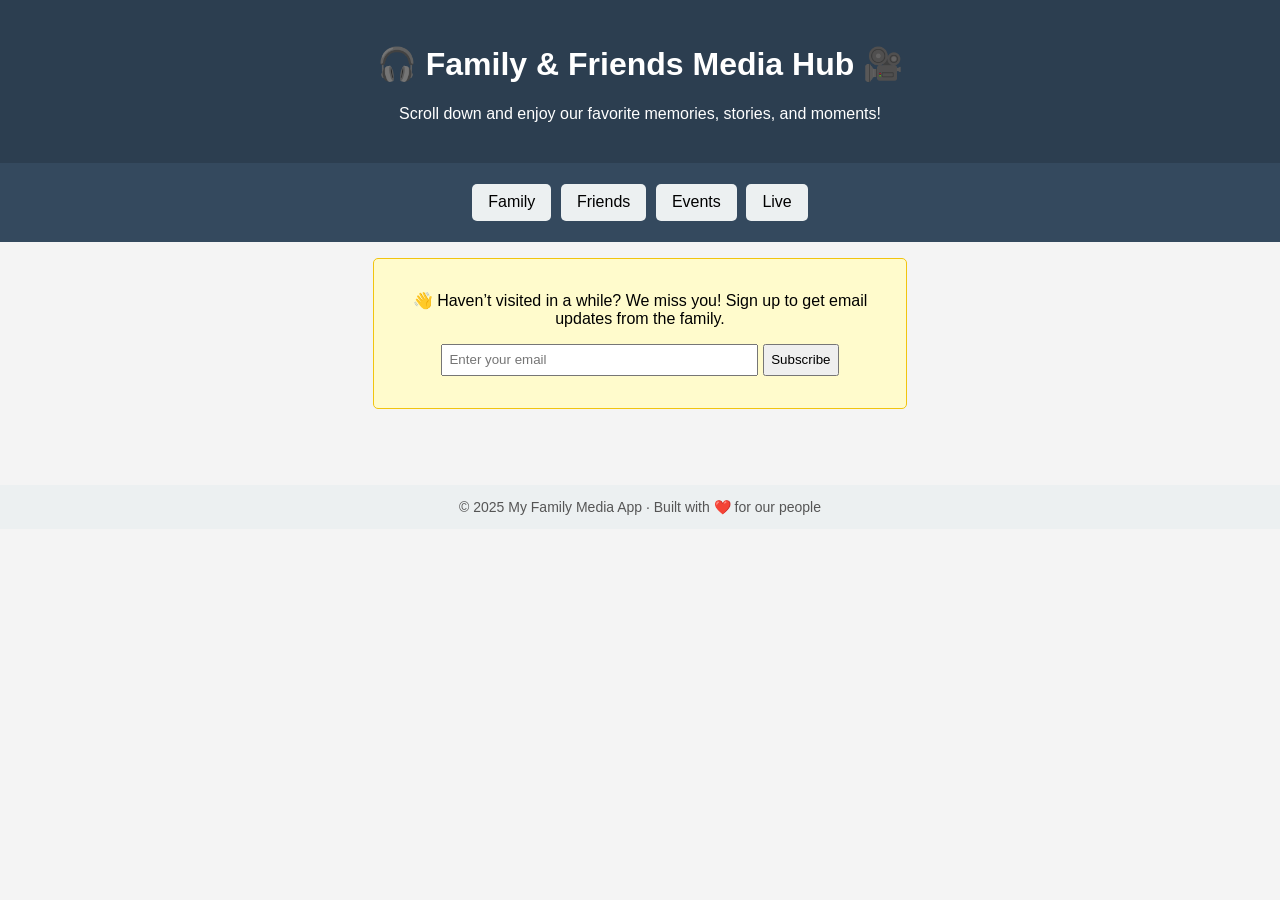
==== index.html @ aa8474a3 "Update index.html" ====
<!DOCTYPE html>
<html lang="en">
<head>
  <meta charset="UTF-8">
  <title>Family & Friends Media App</title>
  <style>
    body { font-family: 'Segoe UI', sans-serif; margin: 0; background: #f4f4f4; }
    header { background: #2c3e50; color: white; padding: 1.5em; text-align: center; }
    nav { display: flex; justify-content: center; background: #34495e; padding: 1em 0; flex-wrap: wrap; }
    nav button {
      background: #ecf0f1; border: none; padding: 0.6em 1em; margin: 0.3em;
      font-size: 16px; cursor: pointer; border-radius: 5px;
    }
    nav button:hover { background: #bdc3c7; }
    .content { display: flex; flex-wrap: wrap; justify-content: center; gap: 1em; padding: 1em; }
    .box {
      background: white; padding: 1em; border-radius: 10px;
      box-shadow: 0 4px 8px rgba(0,0,0,0.1); width: 300px;
    }
    .box h3 { margin-top: 0; }
    audio, video, iframe { width: 100%; margin-top: 0.5em; border-radius: 5px; }
    footer {
      text-align: center; padding: 1em; background: #ecf0f1;
      font-size: 14px; color: #555; margin-top: 2em;
    }
    .email-reminder {
      background: #fffbcc; border: 1px solid #f1c40f; padding: 1em;
      text-align: center; border-radius: 5px; margin: 1em auto; width: 90%; max-width: 500px;
    }
  </style>
</head>
<body>

<header>
  <h1>🎧 Family & Friends Media Hub 🎥</h1>
  <p>Scroll down and enjoy our favorite memories, stories, and moments!</p>
</header>

<nav>
  <button onclick="showPage('family')">Family</button>
  <button onclick="showPage('friends')">Friends</button>
  <button onclick="showPage('events')">Events</button>
  <button onclick="showPage('live')">Live</button>
</nav>

<div id="email-section" class="email-reminder">
  <p>👋 Haven’t visited in a while? We miss you! Sign up to get email updates from the family.</p>
  <input type="email" id="email-input" placeholder="Enter your email" style="padding:0.5em; width:60%;">
  <button onclick="alert("TESt")" style="padding:0.5em;">Subscribe</button>
  <p id="email-msg" style="margin-top: 0.5em; color: green;"></p>
</div>

<div class="content" id="media-content">
  <!-- Dynamic media boxes will appear here -->
</div>

<footer>
  &copy; 2025 My Family Media App · Built with ❤️ for our people
</footer>

<script>
const pages = {
  family: [
    { type: 'audio', title: 'Grandma’s Story', src: 'https://www.soundhelix.com/examples/mp3/SoundHelix-Song-1.mp3' },
    { type: 'video', title: 'Family BBQ 2023', src: 'https://www.w3schools.com/html/mov_bbb.mp4' }
  ],
  friends: [
    { type: 'audio', title: 'Mendy’s Recording', src: 'https://www.soundhelix.com/examples/mp3/SoundHelix-Song-2.mp3' },
    { type: 'video', title: 'Birthday Celebration', src: 'https://www.w3schools.com/html/movie.mp4' }
  ],
  events: [
    { type: 'audio', title: 'Wedding Dance', src: 'https://www.soundhelix.com/examples/mp3/SoundHelix-Song-3.mp3' },
    { type: 'video', title: 'Chol Hamoed Trip', src: 'https://www.w3schools.com/html/mov_bbb.mp4' }
  ],
  live: [
    { type: 'ipcam', title: 'Shul Live Camera', src: 'https://www.youtube.com/embed/live_stream?channel=UC4R8DWoMoI7CAwX8_LjQHig' }
  ]
};

function showPage(pageName) {
  const container = document.getElementById('media-content');
  container.innerHTML = '';
  pages[pageName].forEach(item => {
    const box = document.createElement('div');
    box.className = 'box';
    let mediaElement = '';
    if (item.type === 'audio') {
      mediaElement = \`<audio controls src="\${item.src}"></audio>\`;
    } else if (item.type === 'video') {
      mediaElement = \`<video controls src="\${item.src}"></video>\`;
    } else if (item.type === 'ipcam') {
      mediaElement = \`<iframe src="\${item.src}" allowfullscreen></iframe>\`;
    }
    box.innerHTML = \`<h3>\${item.title}</h3>\` + mediaElement;
    container.appendChild(box);
  });
}

function registerEmail() {
  const email = document.getElementById('email-input').value;
  const msg = document.getElementById('email-msg');
  if (email.includes('@') && email.includes('.')) {
    alert('Holy Shmoly');
    msg.innerText = "Thanks! We'll keep you updated.";
  } else {
    msg.style.color = "red";
    msg.innerText = "Please enter a valid email.";
  }
}

showPage('family');
</script>

</body>
</html>
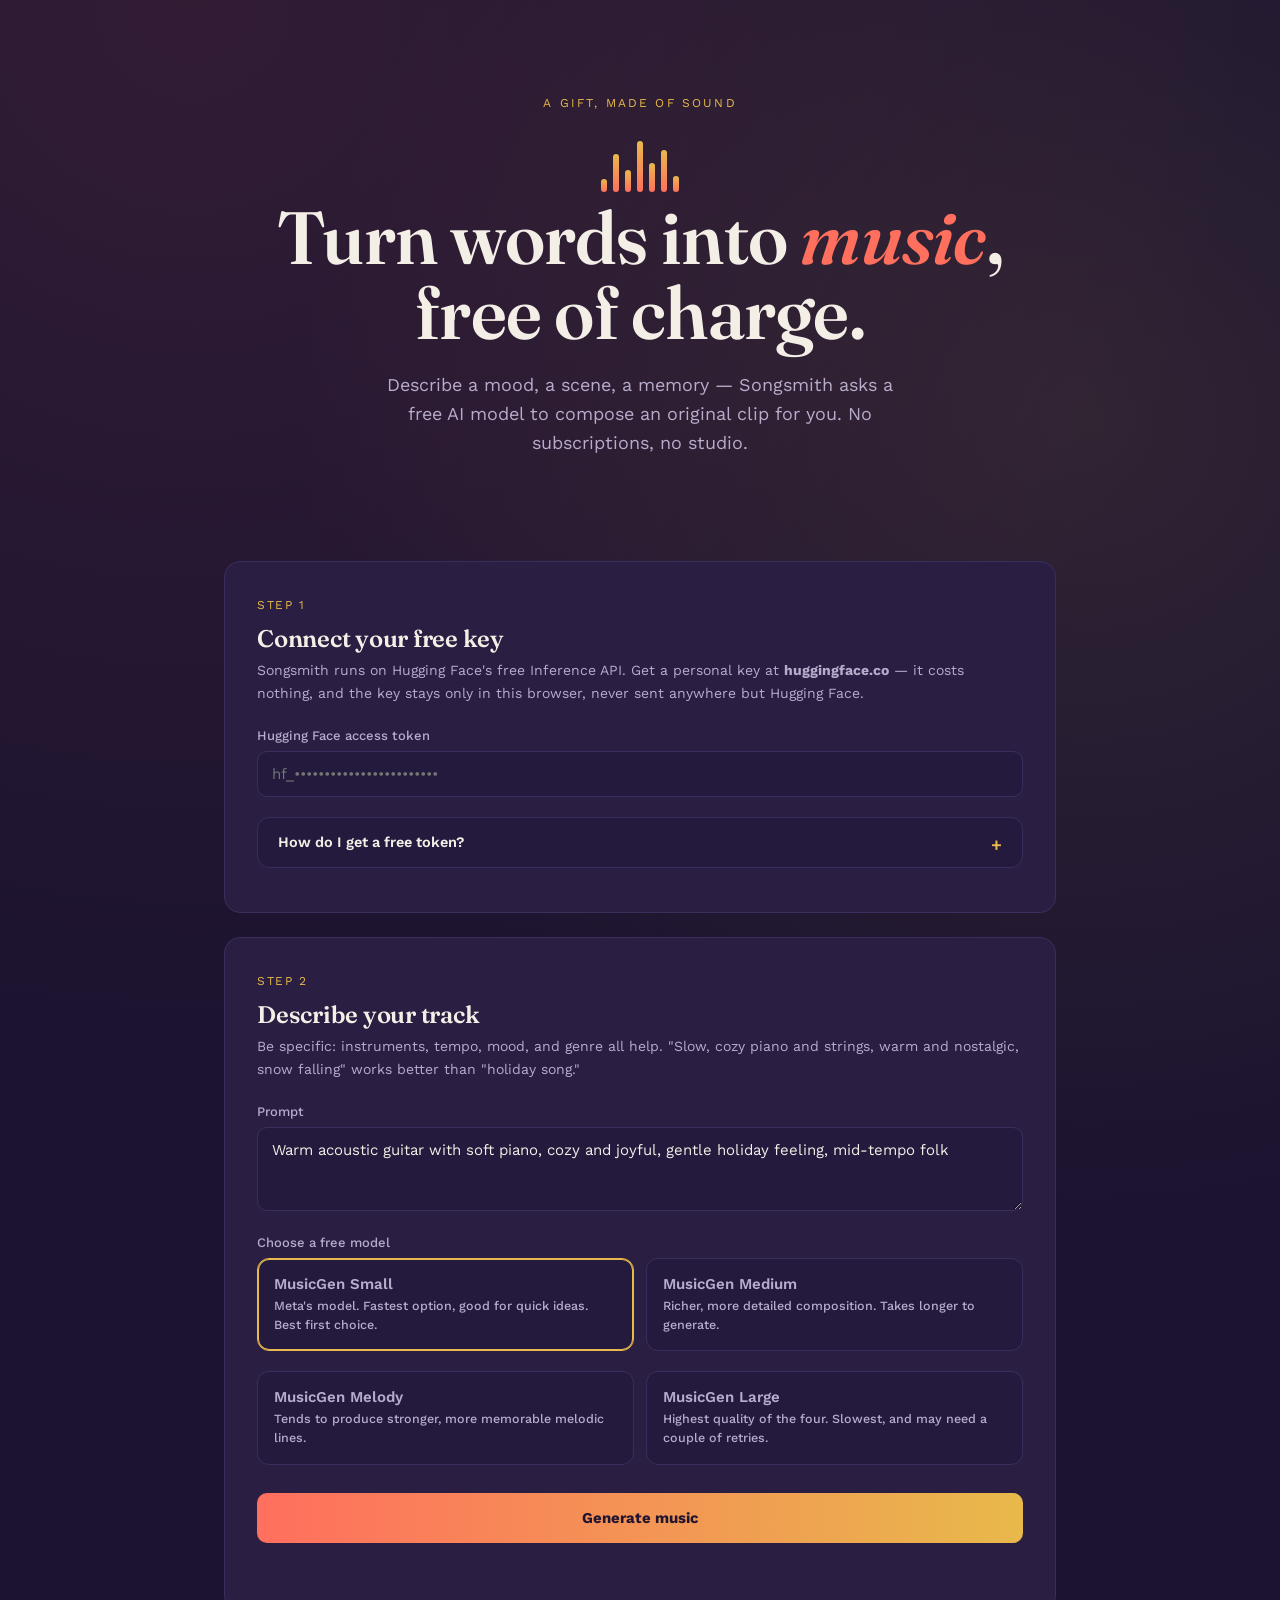
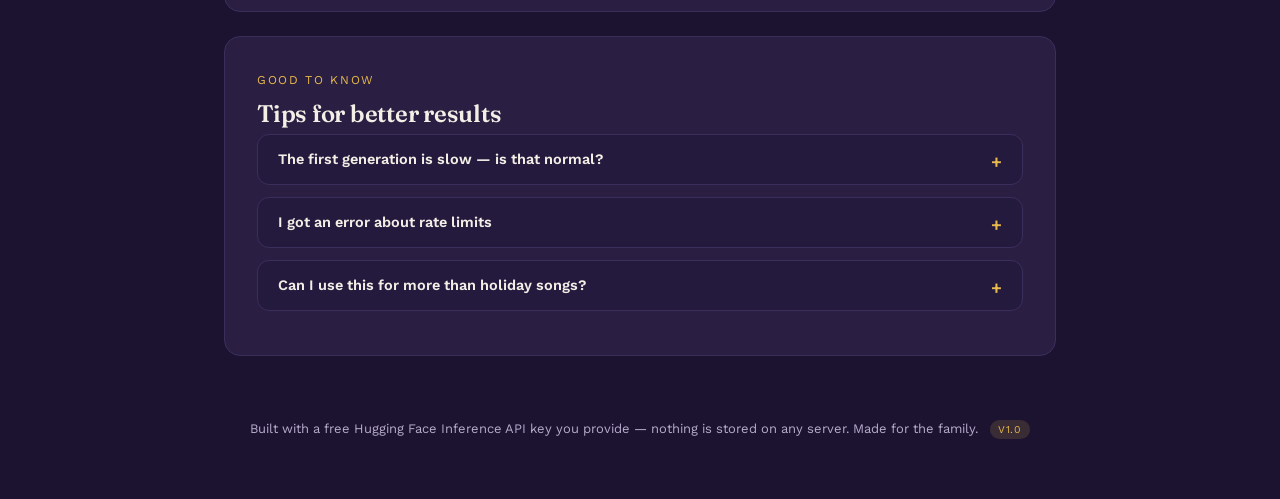
==== commit e09729cd: "Revamp index.html for Songsmith app Updated the HTML structure and styles for the Songsmith app, enh" ====
--- a/index.html
+++ b/index.html
@@ -1,115 +1,572 @@
-
 <!DOCTYPE html>
 <html lang="en">
 <head>
-  <meta charset="UTF-8">
-  <title>Family & Friends Media App</title>
-  <style>
-    body { font-family: 'Segoe UI', sans-serif; margin: 0; background: #f4f4f4; }
-    header { background: #2c3e50; color: white; padding: 1.5em; text-align: center; }
-    nav { display: flex; justify-content: center; background: #34495e; padding: 1em 0; flex-wrap: wrap; }
-    nav button {
-      background: #ecf0f1; border: none; padding: 0.6em 1em; margin: 0.3em;
-      font-size: 16px; cursor: pointer; border-radius: 5px;
-    }
-    nav button:hover { background: #bdc3c7; }
-    .content { display: flex; flex-wrap: wrap; justify-content: center; gap: 1em; padding: 1em; }
-    .box {
-      background: white; padding: 1em; border-radius: 10px;
-      box-shadow: 0 4px 8px rgba(0,0,0,0.1); width: 300px;
-    }
-    .box h3 { margin-top: 0; }
-    audio, video, iframe { width: 100%; margin-top: 0.5em; border-radius: 5px; }
-    footer {
-      text-align: center; padding: 1em; background: #ecf0f1;
-      font-size: 14px; color: #555; margin-top: 2em;
-    }
-    .email-reminder {
-      background: #fffbcc; border: 1px solid #f1c40f; padding: 1em;
-      text-align: center; border-radius: 5px; margin: 1em auto; width: 90%; max-width: 500px;
-    }
-  </style>
+<meta charset="UTF-8">
+<meta name="viewport" content="width=device-width, initial-scale=1.0">
+<title>Songsmith — Free AI Music Generator</title>
+<link rel="preconnect" href="https://fonts.googleapis.com">
+<link href="https://fonts.googleapis.com/css2?family=Fraunces:ital,opsz,wght@0,9..144,400;0,9..144,600;0,9..144,700;1,9..144,500&family=Work+Sans:wght@400;500;600;700&display=swap" rel="stylesheet">
+<style>
+  :root{
+    --bg: #1B1330;
+    --bg-2: #241A3D;
+    --card: #2A1F42;
+    --card-line: #3C2E5C;
+    --gold: #E8B94B;
+    --coral: #FF6F5E;
+    --text: #F3EEE6;
+    --text-dim: #B7ACCB;
+    --success: #7FCB9E;
+  }
+  *{box-sizing:border-box;}
+  html{scroll-behavior:smooth;}
+  body{
+    margin:0;
+    background:
+      radial-gradient(circle at 15% 0%, rgba(255,111,94,0.10), transparent 45%),
+      radial-gradient(circle at 85% 20%, rgba(232,185,75,0.10), transparent 40%),
+      var(--bg);
+    color:var(--text);
+    font-family:'Work Sans', sans-serif;
+    -webkit-font-smoothing:antialiased;
+  }
+  h1,h2,h3, .display{
+    font-family:'Fraunces', serif;
+    font-weight:600;
+    letter-spacing:-0.01em;
+  }
+  .wrap{max-width:880px;margin:0 auto;padding:0 24px;}
+
+  /* ---------- HERO ---------- */
+  .hero{padding:96px 24px 64px; text-align:center; position:relative; overflow:hidden;}
+  .eyebrow{
+    font-family:'Work Sans', sans-serif;
+    text-transform:uppercase;
+    letter-spacing:0.18em;
+    font-size:12px;
+    color:var(--gold);
+    margin-bottom:18px;
+  }
+  .hero h1{
+    font-size:clamp(40px, 7vw, 74px);
+    line-height:1.02;
+    margin:0 0 20px;
+  }
+  .hero h1 em{
+    font-style:italic;
+    color:var(--coral);
+  }
+  .hero p{
+    color:var(--text-dim);
+    font-size:18px;
+    max-width:520px;
+    margin:0 auto 40px;
+    line-height:1.6;
+  }
+
+  /* equalizer signature */
+  .eq{
+    display:flex;
+    align-items:flex-end;
+    justify-content:center;
+    gap:6px;
+    height:64px;
+    margin:0 auto 8px;
+  }
+  .eq span{
+    width:6px;
+    border-radius:3px;
+    background:linear-gradient(180deg, var(--gold), var(--coral));
+    animation: bounce 1.2s ease-in-out infinite;
+  }
+  .eq span:nth-child(1){height:20%; animation-delay:-1.1s;}
+  .eq span:nth-child(2){height:60%; animation-delay:-0.9s;}
+  .eq span:nth-child(3){height:35%; animation-delay:-0.7s;}
+  .eq span:nth-child(4){height:80%; animation-delay:-0.5s;}
+  .eq span:nth-child(5){height:45%; animation-delay:-0.3s;}
+  .eq span:nth-child(6){height:65%; animation-delay:-0.1s;}
+  .eq span:nth-child(7){height:25%; animation-delay:-0.6s;}
+  @keyframes bounce{
+    0%,100%{transform:scaleY(0.4);}
+    50%{transform:scaleY(1);}
+  }
+  @media (prefers-reduced-motion: reduce){
+    .eq span{animation:none; transform:scaleY(0.7);}
+  }
+
+  /* ---------- SECTIONS ---------- */
+  section{padding:20px 24px 64px;}
+  .card{
+    background:var(--card);
+    border:1px solid var(--card-line);
+    border-radius:16px;
+    padding:32px;
+    margin-bottom:24px;
+  }
+  .card h2{
+    font-size:24px;
+    margin:0 0 6px;
+  }
+  .card .sub{
+    color:var(--text-dim);
+    font-size:14px;
+    margin:0 0 24px;
+    line-height:1.6;
+  }
+  .step-label{
+    display:inline-flex;
+    align-items:center;
+    gap:8px;
+    font-family:'Work Sans';
+    font-size:12px;
+    text-transform:uppercase;
+    letter-spacing:0.14em;
+    color:var(--gold);
+    margin-bottom:12px;
+  }
+
+  label{
+    display:block;
+    font-size:13px;
+    color:var(--text-dim);
+    margin-bottom:8px;
+    font-weight:500;
+  }
+  input[type="text"], input[type="password"], select, textarea{
+    width:100%;
+    background:var(--bg-2);
+    border:1px solid var(--card-line);
+    color:var(--text);
+    padding:13px 14px;
+    border-radius:10px;
+    font-family:'Work Sans';
+    font-size:15px;
+    margin-bottom:20px;
+    transition:border-color .15s ease;
+  }
+  textarea{resize:vertical; min-height:84px;}
+  input:focus, select:focus, textarea:focus{
+    outline:2px solid var(--coral);
+    outline-offset:1px;
+    border-color:var(--coral);
+  }
+  select{appearance:none; cursor:pointer;
+    background-image:url("data:image/svg+xml,%3Csvg xmlns='http://www.w3.org/2000/svg' width='14' height='9'%3E%3Cpath d='M1 1l6 6 6-6' stroke='%23B7ACCB' stroke-width='2' fill='none'/%3E%3C/svg%3E");
+    background-repeat:no-repeat;
+    background-position:right 16px center;
+  }
+
+  .model-grid{
+    display:grid;
+    grid-template-columns:1fr 1fr;
+    gap:12px;
+    margin-bottom:20px;
+  }
+  @media (max-width:560px){ .model-grid{grid-template-columns:1fr;} }
+  .model-card{
+    border:1px solid var(--card-line);
+    background:var(--bg-2);
+    border-radius:12px;
+    padding:16px;
+    cursor:pointer;
+    transition:border-color .15s ease, transform .1s ease;
+  }
+  .model-card:hover{border-color:var(--gold);}
+  .model-card.active{
+    border-color:var(--gold);
+    box-shadow:0 0 0 1px var(--gold) inset;
+  }
+  .model-card .name{font-weight:600; font-size:15px; margin-bottom:4px;}
+  .model-card .desc{font-size:12.5px; color:var(--text-dim); line-height:1.5;}
+  .model-card input{display:none;}
+
+  .btn{
+    display:inline-flex;
+    align-items:center;
+    justify-content:center;
+    gap:10px;
+    width:100%;
+    background:linear-gradient(90deg, var(--coral), var(--gold));
+    color:#221530;
+    border:none;
+    padding:16px 20px;
+    border-radius:10px;
+    font-family:'Work Sans';
+    font-weight:700;
+    font-size:15px;
+    cursor:pointer;
+    transition:transform .1s ease, opacity .15s ease;
+  }
+  .btn:hover{transform:translateY(-1px);}
+  .btn:active{transform:translateY(0);}
+  .btn:disabled{opacity:0.55; cursor:not-allowed; transform:none;}
+  .btn:focus-visible{outline:2px solid var(--text); outline-offset:2px;}
+
+  .status{
+    margin-top:16px;
+    font-size:13.5px;
+    color:var(--text-dim);
+    display:flex;
+    align-items:center;
+    gap:10px;
+    min-height:20px;
+  }
+  .status.error{color:var(--coral);}
+  .status.ok{color:var(--success);}
+
+  .spinner{
+    width:14px;height:14px;
+    border-radius:50%;
+    border:2px solid var(--card-line);
+    border-top-color:var(--gold);
+    animation:spin .8s linear infinite;
+    flex:none;
+  }
+  @keyframes spin{to{transform:rotate(360deg);}}
+
+  .output{
+    margin-top:20px;
+    display:none;
+  }
+  .output.show{display:block;}
+  audio{width:100%; margin-bottom:14px;}
+  .output-actions{display:flex; gap:10px;}
+  .btn-secondary{
+    flex:1;
+    background:var(--bg-2);
+    color:var(--text);
+    border:1px solid var(--card-line);
+    padding:12px;
+    border-radius:10px;
+    font-family:'Work Sans';
+    font-weight:600;
+    font-size:14px;
+    cursor:pointer;
+    text-decoration:none;
+    text-align:center;
+    display:inline-block;
+  }
+  .btn-secondary:hover{border-color:var(--gold);}
+
+  details{
+    border:1px solid var(--card-line);
+    border-radius:12px;
+    padding:16px 20px;
+    margin-bottom:12px;
+    background:var(--bg-2);
+  }
+  details summary{
+    cursor:pointer;
+    font-weight:600;
+    font-size:14.5px;
+    list-style:none;
+  }
+  details summary::-webkit-details-marker{display:none;}
+  details summary::after{
+    content:'+';
+    float:right;
+    color:var(--gold);
+    font-size:18px;
+  }
+  details[open] summary::after{content:'−';}
+  details p, details ol, details li{
+    color:var(--text-dim);
+    font-size:14px;
+    line-height:1.7;
+  }
+  details a{color:var(--gold);}
+  details ol{padding-left:20px;}
+
+  footer{
+    text-align:center;
+    padding:40px 24px 60px;
+    color:var(--text-dim);
+    font-size:13px;
+  }
+  footer a{color:var(--gold); text-decoration:none;}
+
+  .tag{
+    display:inline-block;
+    font-size:10.5px;
+    text-transform:uppercase;
+    letter-spacing:0.08em;
+    padding:3px 8px;
+    border-radius:20px;
+    background:rgba(232,185,75,0.15);
+    color:var(--gold);
+    margin-left:8px;
+    vertical-align:middle;
+  }
+</style>
 </head>
 <body>
 
-<header>
-  <h1>🎧 Family & Friends Media Hub 🎥</h1>
-  <p>Scroll down and enjoy our favorite memories, stories, and moments!</p>
-</header>
-
-<nav>
-  <button onclick="showPage('family')">Family</button>
-  <button onclick="showPage('friends')">Friends</button>
-  <button onclick="showPage('events')">Events</button>
-  <button onclick="showPage('live')">Live</button>
-</nav>
-
-<div id="email-section" class="email-reminder">
-  <p>👋 Haven’t visited in a while? We miss you! Sign up to get email updates from the family.</p>
-  <input type="email" id="email-input" placeholder="Enter your email" style="padding:0.5em; width:60%;">
-  <button onclick="alert("TESt")" style="padding:0.5em;">Subscribe</button>
-  <p id="email-msg" style="margin-top: 0.5em; color: green;"></p>
-</div>
-
-<div class="content" id="media-content">
-  <!-- Dynamic media boxes will appear here -->
-</div>
-
-<footer>
-  &copy; 2025 My Family Media App · Built with ❤️ for our people
-</footer>
+  <section class="hero">
+    <div class="eyebrow">A gift, made of sound</div>
+    <div class="eq" aria-hidden="true">
+      <span></span><span></span><span></span><span></span><span></span><span></span><span></span>
+    </div>
+    <h1>Turn words into <em>music</em>,<br>free of charge.</h1>
+    <p>Describe a mood, a scene, a memory — Songsmith asks a free AI model to compose an original clip for you. No subscriptions, no studio.</p>
+  </section>
+
+  <div class="wrap">
+
+    <!-- STEP 1: KEY -->
+    <div class="card">
+      <span class="step-label">Step 1</span>
+      <h2>Connect your free key</h2>
+      <p class="sub">Songsmith runs on Hugging Face's free Inference API. Get a personal key at
+        <strong>huggingface.co</strong> — it costs nothing, and the key stays only in this browser, never sent anywhere but Hugging Face.</p>
+
+      <label for="apiKey">Hugging Face access token</label>
+      <input type="password" id="apiKey" placeholder="hf_••••••••••••••••••••••••">
+
+      <details>
+        <summary>How do I get a free token?</summary>
+        <ol>
+          <li>Go to <a href="https://huggingface.co/join" target="_blank" rel="noopener">huggingface.co/join</a> and make a free account.</li>
+          <li>Visit <a href="https://huggingface.co/settings/tokens" target="_blank" rel="noopener">huggingface.co/settings/tokens</a>.</li>
+          <li>Click <strong>New token</strong>, give it any name, choose the <strong>Read</strong> role, then create it.</li>
+          <li>Copy the token (starts with <code>hf_</code>) and paste it above.</li>
+        </ol>
+        <p>That's it — no card required. Free accounts get a generous number of monthly requests, plenty for making a few tracks.</p>
+      </details>
+    </div>
+
+    <!-- STEP 2: SETUP -->
+    <div class="card">
+      <span class="step-label">Step 2</span>
+      <h2>Describe your track</h2>
+      <p class="sub">Be specific: instruments, tempo, mood, and genre all help. "Slow, cozy piano and strings, warm and nostalgic, snow falling" works better than "holiday song."</p>
+
+      <label for="prompt">Prompt</label>
+      <textarea id="prompt" placeholder="e.g. Upbeat acoustic guitar and soft claps, a bright and joyful family gathering, folk pop, major key">Warm acoustic guitar with soft piano, cozy and joyful, gentle holiday feeling, mid-tempo folk</textarea>
+
+      <label>Choose a free model</label>
+      <div class="model-grid" id="modelGrid">
+        <label class="model-card active" data-model="facebook/musicgen-small">
+          <input type="radio" name="model" value="facebook/musicgen-small" checked>
+          <div class="name">MusicGen Small</div>
+          <div class="desc">Meta's model. Fastest option, good for quick ideas. Best first choice.</div>
+        </label>
+        <label class="model-card" data-model="facebook/musicgen-medium">
+          <input type="radio" name="model" value="facebook/musicgen-medium">
+          <div class="name">MusicGen Medium</div>
+          <div class="desc">Richer, more detailed composition. Takes longer to generate.</div>
+        </label>
+        <label class="model-card" data-model="facebook/musicgen-melody">
+          <input type="radio" name="model" value="facebook/musicgen-melody">
+          <div class="name">MusicGen Melody</div>
+          <div class="desc">Tends to produce stronger, more memorable melodic lines.</div>
+        </label>
+        <label class="model-card" data-model="facebook/musicgen-large">
+          <input type="radio" name="model" value="facebook/musicgen-large">
+          <div class="name">MusicGen Large</div>
+          <div class="desc">Highest quality of the four. Slowest, and may need a couple of retries.</div>
+        </label>
+      </div>
+
+      <button class="btn" id="generateBtn">
+        <span id="btnLabel">Generate music</span>
+      </button>
+
+      <div class="status" id="status"></div>
+
+      <div class="output" id="output">
+        <audio id="player" controls></audio>
+        <div class="output-actions">
+          <a class="btn-secondary" id="downloadLink" download="songsmith-track.wav">Download track</a>
+          <button class="btn-secondary" id="regenBtn">Generate another</button>
+        </div>
+      </div>
+    </div>
+
+    <!-- TIPS -->
+    <div class="card">
+      <span class="step-label">Good to know</span>
+      <h2>Tips for better results</h2>
+      <details>
+        <summary>The first generation is slow — is that normal?</summary>
+        <p>Yes. Free models "sleep" when unused, so the first request wakes the model up and can take 20–60 seconds, sometimes longer for the larger models. Songsmith will keep checking automatically — just leave the tab open.</p>
+      </details>
+      <details>
+        <summary>I got an error about rate limits</summary>
+        <p>Free Hugging Face accounts have a monthly request budget. If you hit it, wait a bit and try again, or create a second free account for a fresh quota.</p>
+      </details>
+      <details>
+        <summary>Can I use this for more than holiday songs?</summary>
+        <p>Absolutely — try birthday themes, lullabies, road-trip playlists, or backing tracks for home videos. The prompt is the whole instrument.</p>
+      </details>
+    </div>
+
+  </div>
+
+  <footer>
+    Built with a free Hugging Face Inference API key you provide — nothing is stored on any server.
+    Made for the family. <span class="tag">v1.0</span>
+  </footer>
 
 <script>
-const pages = {
-  family: [
-    { type: 'audio', title: 'Grandma’s Story', src: 'https://www.soundhelix.com/examples/mp3/SoundHelix-Song-1.mp3' },
-    { type: 'video', title: 'Family BBQ 2023', src: 'https://www.w3schools.com/html/mov_bbb.mp4' }
-  ],
-  friends: [
-    { type: 'audio', title: 'Mendy’s Recording', src: 'https://www.soundhelix.com/examples/mp3/SoundHelix-Song-2.mp3' },
-    { type: 'video', title: 'Birthday Celebration', src: 'https://www.w3schools.com/html/movie.mp4' }
-  ],
-  events: [
-    { type: 'audio', title: 'Wedding Dance', src: 'https://www.soundhelix.com/examples/mp3/SoundHelix-Song-3.mp3' },
-    { type: 'video', title: 'Chol Hamoed Trip', src: 'https://www.w3schools.com/html/mov_bbb.mp4' }
-  ],
-  live: [
-    { type: 'ipcam', title: 'Shul Live Camera', src: 'https://www.youtube.com/embed/live_stream?channel=UC4R8DWoMoI7CAwX8_LjQHig' }
-  ]
-};
-
-function showPage(pageName) {
-  const container = document.getElementById('media-content');
-  container.innerHTML = '';
-  pages[pageName].forEach(item => {
-    const box = document.createElement('div');
-    box.className = 'box';
-    let mediaElement = '';
-    if (item.type === 'audio') {
-      mediaElement = \`<audio controls src="\${item.src}"></audio>\`;
-    } else if (item.type === 'video') {
-      mediaElement = \`<video controls src="\${item.src}"></video>\`;
-    } else if (item.type === 'ipcam') {
-      mediaElement = \`<iframe src="\${item.src}" allowfullscreen></iframe>\`;
+(function(){
+  const apiKeyInput = document.getElementById('apiKey');
+  const promptInput = document.getElementById('prompt');
+  const generateBtn = document.getElementById('generateBtn');
+  const btnLabel = document.getElementById('btnLabel');
+  const statusEl = document.getElementById('status');
+  const output = document.getElementById('output');
+  const player = document.getElementById('player');
+  const downloadLink = document.getElementById('downloadLink');
+  const regenBtn = document.getElementById('regenBtn');
+  const modelCards = document.querySelectorAll('.model-card');
+
+  // Restore saved key
+  const savedKey = localStorage.getItem('songsmith_hf_key');
+  if(savedKey) apiKeyInput.value = savedKey;
+
+  let selectedModel = 'facebook/musicgen-small';
+
+  modelCards.forEach(card => {
+    card.addEventListener('click', () => {
+      modelCards.forEach(c => c.classList.remove('active'));
+      card.classList.add('active');
+      card.querySelector('input').checked = true;
+      selectedModel = card.dataset.model;
+    });
+  });
+
+  function setStatus(msg, kind){
+    statusEl.className = 'status' + (kind ? ' ' + kind : '');
+    statusEl.innerHTML = '';
+    if(kind === 'loading'){
+      const spin = document.createElement('div');
+      spin.className = 'spinner';
+      statusEl.appendChild(spin);
     }
-    box.innerHTML = \`<h3>\${item.title}</h3>\` + mediaElement;
-    container.appendChild(box);
+    const span = document.createElement('span');
+    span.textContent = msg;
+    statusEl.appendChild(span);
+  }
+
+  function setBusy(busy){
+    generateBtn.disabled = busy;
+    btnLabel.textContent = busy ? 'Composing…' : 'Generate music';
+  }
+
+  async function generate(){
+    const key = apiKeyInput.value.trim();
+    const prompt = promptInput.value.trim();
+
+    if(!key){
+      setStatus('Add your free Hugging Face token above first.', 'error');
+      apiKeyInput.focus();
+      return;
+    }
+    if(!prompt){
+      setStatus('Describe the track you want first.', 'error');
+      promptInput.focus();
+      return;
+    }
+
+    localStorage.setItem('songsmith_hf_key', key);
+    setBusy(true);
+    output.classList.remove('show');
+    setStatus('Sending your prompt to ' + selectedModel + '…', 'loading');
+
+    const url = 'https://api-inference.huggingface.co/models/' + selectedModel;
+    const maxAttempts = 6;
+    let attempt = 0;
+
+    try{
+      while(attempt < maxAttempts){
+        attempt++;
+        const res = await fetch(url, {
+          method: 'POST',
+          headers: {
+            'Authorization': 'Bearer ' + key,
+            'Content-Type': 'application/json'
+          },
+          body: JSON.stringify({ inputs: prompt })
+        });
+
+        if(res.status === 503){
+          let waitSec = 15;
+          try{
+            const info = await res.json();
+            if(info && info.estimated_time) waitSec = Math.min(Math.ceil(info.estimated_time), 60);
+          }catch(e){}
+          setStatus('Model is waking up, this can take a minute (attempt ' + attempt + ' of ' + maxAttempts + ')…', 'loading');
+          await new Promise(r => setTimeout(r, waitSec * 1000));
+          continue;
+        }
+
+        if(res.status === 401 || res.status === 403){
+          setStatus('That token was rejected. Double check it was copied in full and has Read access.', 'error');
+          setBusy(false);
+          return;
+        }
+
+        if(res.status === 429){
+          setStatus('You have hit the free rate limit for now. Wait a few minutes and try again.', 'error');
+          setBusy(false);
+          return;
+        }
+
+        if(!res.ok){
+          let detail = '';
+          try{
+            const errJson = await res.json();
+            detail = errJson.error || '';
+          }catch(e){}
+          setStatus('Generation failed' + (detail ? (': ' + detail) : '') + '. Try again in a moment.', 'error');
+          setBusy(false);
+          return;
+        }
+
+        const contentType = res.headers.get('content-type') || '';
+        if(contentType.indexOf('audio') === -1 && contentType.indexOf('octet-stream') === -1){
+          // Sometimes a JSON error slips through with a 200
+          try{
+            const maybeErr = await res.json();
+            if(maybeErr.estimated_time){
+              setStatus('Still warming up, hang tight…', 'loading');
+              await new Promise(r => setTimeout(r, Math.min(Math.ceil(maybeErr.estimated_time), 60) * 1000));
+              continue;
+            }
+            setStatus('Unexpected response from the model. Try a different model or try again.', 'error');
+            setBusy(false);
+            return;
+          }catch(e){
+            setStatus('Unexpected response from the model. Try again.', 'error');
+            setBusy(false);
+            return;
+          }
+        }
+
+        const blob = await res.blob();
+        const objectUrl = URL.createObjectURL(blob);
+        player.src = objectUrl;
+        downloadLink.href = objectUrl;
+        output.classList.add('show');
+        setStatus('Your track is ready.', 'ok');
+        setBusy(false);
+        return;
+      }
+
+      setStatus('The model is taking longer than usual to wake up. Please try again.', 'error');
+      setBusy(false);
+    }catch(err){
+      setStatus('Network error — check your connection and try again.', 'error');
+      setBusy(false);
+    }
+  }
+
+  generateBtn.addEventListener('click', generate);
+  regenBtn.addEventListener('click', () => {
+    output.classList.remove('show');
+    promptInput.focus();
   });
-}
-
-function registerEmail() {
-  const email = document.getElementById('email-input').value;
-  const msg = document.getElementById('email-msg');
-  if (email.includes('@') && email.includes('.')) {
-    alert('Holy Shmoly');
-    msg.innerText = "Thanks! We'll keep you updated.";
-  } else {
-    msg.style.color = "red";
-    msg.innerText = "Please enter a valid email.";
-  }
-}
-
-showPage('family');
+})();
 </script>
 
 </body>
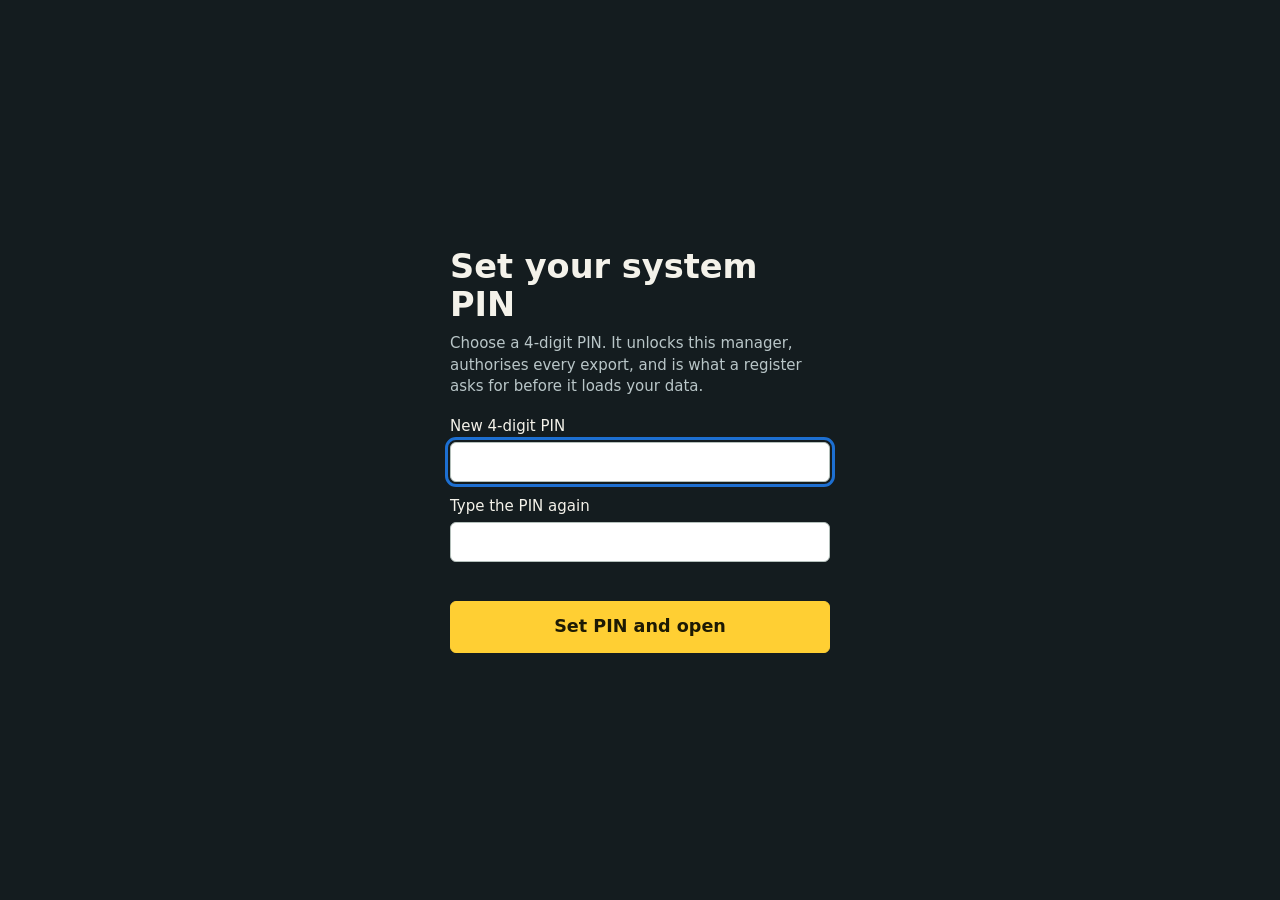
==== commit 33b81caa: "Rename owner_manager.html to index.html" ====
--- a/index.html
+++ b/index.html
@@ -1,573 +1,1247 @@
-<!DOCTYPE html>
+<!doctype html>
 <html lang="en">
 <head>
-<meta charset="UTF-8">
-<meta name="viewport" content="width=device-width, initial-scale=1.0">
-<title>Songsmith — Free AI Music Generator</title>
-<link rel="preconnect" href="https://fonts.googleapis.com">
-<link href="https://fonts.googleapis.com/css2?family=Fraunces:ital,opsz,wght@0,9..144,400;0,9..144,600;0,9..144,700;1,9..144,500&family=Work+Sans:wght@400;500;600;700&display=swap" rel="stylesheet">
+<meta charset="utf-8">
+<meta name="viewport" content="width=device-width, initial-scale=1">
+<meta name="theme-color" content="#141c1f">
+<meta name="color-scheme" content="light">
+<title>Owner manager</title>
+<link rel="manifest" href="manager.webmanifest">
+<link rel="icon" href="icon-192.png">
+<link rel="apple-touch-icon" href="icon-192.png">
 <style>
-  :root{
-    --bg: #1B1330;
-    --bg-2: #241A3D;
-    --card: #2A1F42;
-    --card-line: #3C2E5C;
-    --gold: #E8B94B;
-    --coral: #FF6F5E;
-    --text: #F3EEE6;
-    --text-dim: #B7ACCB;
-    --success: #7FCB9E;
-  }
-  *{box-sizing:border-box;}
-  html{scroll-behavior:smooth;}
-  body{
-    margin:0;
-    background:
-      radial-gradient(circle at 15% 0%, rgba(255,111,94,0.10), transparent 45%),
-      radial-gradient(circle at 85% 20%, rgba(232,185,75,0.10), transparent 40%),
-      var(--bg);
-    color:var(--text);
-    font-family:'Work Sans', sans-serif;
-    -webkit-font-smoothing:antialiased;
-  }
-  h1,h2,h3, .display{
-    font-family:'Fraunces', serif;
-    font-weight:600;
-    letter-spacing:-0.01em;
-  }
-  .wrap{max-width:880px;margin:0 auto;padding:0 24px;}
-
-  /* ---------- HERO ---------- */
-  .hero{padding:96px 24px 64px; text-align:center; position:relative; overflow:hidden;}
-  .eyebrow{
-    font-family:'Work Sans', sans-serif;
-    text-transform:uppercase;
-    letter-spacing:0.18em;
-    font-size:12px;
-    color:var(--gold);
-    margin-bottom:18px;
-  }
-  .hero h1{
-    font-size:clamp(40px, 7vw, 74px);
-    line-height:1.02;
-    margin:0 0 20px;
-  }
-  .hero h1 em{
-    font-style:italic;
-    color:var(--coral);
-  }
-  .hero p{
-    color:var(--text-dim);
-    font-size:18px;
-    max-width:520px;
-    margin:0 auto 40px;
-    line-height:1.6;
-  }
-
-  /* equalizer signature */
-  .eq{
-    display:flex;
-    align-items:flex-end;
-    justify-content:center;
-    gap:6px;
-    height:64px;
-    margin:0 auto 8px;
-  }
-  .eq span{
-    width:6px;
-    border-radius:3px;
-    background:linear-gradient(180deg, var(--gold), var(--coral));
-    animation: bounce 1.2s ease-in-out infinite;
-  }
-  .eq span:nth-child(1){height:20%; animation-delay:-1.1s;}
-  .eq span:nth-child(2){height:60%; animation-delay:-0.9s;}
-  .eq span:nth-child(3){height:35%; animation-delay:-0.7s;}
-  .eq span:nth-child(4){height:80%; animation-delay:-0.5s;}
-  .eq span:nth-child(5){height:45%; animation-delay:-0.3s;}
-  .eq span:nth-child(6){height:65%; animation-delay:-0.1s;}
-  .eq span:nth-child(7){height:25%; animation-delay:-0.6s;}
-  @keyframes bounce{
-    0%,100%{transform:scaleY(0.4);}
-    50%{transform:scaleY(1);}
-  }
-  @media (prefers-reduced-motion: reduce){
-    .eq span{animation:none; transform:scaleY(0.7);}
-  }
-
-  /* ---------- SECTIONS ---------- */
-  section{padding:20px 24px 64px;}
-  .card{
-    background:var(--card);
-    border:1px solid var(--card-line);
-    border-radius:16px;
-    padding:32px;
-    margin-bottom:24px;
-  }
-  .card h2{
-    font-size:24px;
-    margin:0 0 6px;
-  }
-  .card .sub{
-    color:var(--text-dim);
-    font-size:14px;
-    margin:0 0 24px;
-    line-height:1.6;
-  }
-  .step-label{
-    display:inline-flex;
-    align-items:center;
-    gap:8px;
-    font-family:'Work Sans';
-    font-size:12px;
-    text-transform:uppercase;
-    letter-spacing:0.14em;
-    color:var(--gold);
-    margin-bottom:12px;
-  }
-
-  label{
-    display:block;
-    font-size:13px;
-    color:var(--text-dim);
-    margin-bottom:8px;
-    font-weight:500;
-  }
-  input[type="text"], input[type="password"], select, textarea{
-    width:100%;
-    background:var(--bg-2);
-    border:1px solid var(--card-line);
-    color:var(--text);
-    padding:13px 14px;
-    border-radius:10px;
-    font-family:'Work Sans';
-    font-size:15px;
-    margin-bottom:20px;
-    transition:border-color .15s ease;
-  }
-  textarea{resize:vertical; min-height:84px;}
-  input:focus, select:focus, textarea:focus{
-    outline:2px solid var(--coral);
-    outline-offset:1px;
-    border-color:var(--coral);
-  }
-  select{appearance:none; cursor:pointer;
-    background-image:url("data:image/svg+xml,%3Csvg xmlns='http://www.w3.org/2000/svg' width='14' height='9'%3E%3Cpath d='M1 1l6 6 6-6' stroke='%23B7ACCB' stroke-width='2' fill='none'/%3E%3C/svg%3E");
-    background-repeat:no-repeat;
-    background-position:right 16px center;
-  }
-
-  .model-grid{
-    display:grid;
-    grid-template-columns:1fr 1fr;
-    gap:12px;
-    margin-bottom:20px;
-  }
-  @media (max-width:560px){ .model-grid{grid-template-columns:1fr;} }
-  .model-card{
-    border:1px solid var(--card-line);
-    background:var(--bg-2);
-    border-radius:12px;
-    padding:16px;
-    cursor:pointer;
-    transition:border-color .15s ease, transform .1s ease;
-  }
-  .model-card:hover{border-color:var(--gold);}
-  .model-card.active{
-    border-color:var(--gold);
-    box-shadow:0 0 0 1px var(--gold) inset;
-  }
-  .model-card .name{font-weight:600; font-size:15px; margin-bottom:4px;}
-  .model-card .desc{font-size:12.5px; color:var(--text-dim); line-height:1.5;}
-  .model-card input{display:none;}
-
-  .btn{
-    display:inline-flex;
-    align-items:center;
-    justify-content:center;
-    gap:10px;
-    width:100%;
-    background:linear-gradient(90deg, var(--coral), var(--gold));
-    color:#221530;
-    border:none;
-    padding:16px 20px;
-    border-radius:10px;
-    font-family:'Work Sans';
-    font-weight:700;
-    font-size:15px;
-    cursor:pointer;
-    transition:transform .1s ease, opacity .15s ease;
-  }
-  .btn:hover{transform:translateY(-1px);}
-  .btn:active{transform:translateY(0);}
-  .btn:disabled{opacity:0.55; cursor:not-allowed; transform:none;}
-  .btn:focus-visible{outline:2px solid var(--text); outline-offset:2px;}
-
-  .status{
-    margin-top:16px;
-    font-size:13.5px;
-    color:var(--text-dim);
-    display:flex;
-    align-items:center;
-    gap:10px;
-    min-height:20px;
-  }
-  .status.error{color:var(--coral);}
-  .status.ok{color:var(--success);}
-
-  .spinner{
-    width:14px;height:14px;
-    border-radius:50%;
-    border:2px solid var(--card-line);
-    border-top-color:var(--gold);
-    animation:spin .8s linear infinite;
-    flex:none;
-  }
-  @keyframes spin{to{transform:rotate(360deg);}}
-
-  .output{
-    margin-top:20px;
-    display:none;
-  }
-  .output.show{display:block;}
-  audio{width:100%; margin-bottom:14px;}
-  .output-actions{display:flex; gap:10px;}
-  .btn-secondary{
-    flex:1;
-    background:var(--bg-2);
-    color:var(--text);
-    border:1px solid var(--card-line);
-    padding:12px;
-    border-radius:10px;
-    font-family:'Work Sans';
-    font-weight:600;
-    font-size:14px;
-    cursor:pointer;
-    text-decoration:none;
-    text-align:center;
-    display:inline-block;
-  }
-  .btn-secondary:hover{border-color:var(--gold);}
-
-  details{
-    border:1px solid var(--card-line);
-    border-radius:12px;
-    padding:16px 20px;
-    margin-bottom:12px;
-    background:var(--bg-2);
-  }
-  details summary{
-    cursor:pointer;
-    font-weight:600;
-    font-size:14.5px;
-    list-style:none;
-  }
-  details summary::-webkit-details-marker{display:none;}
-  details summary::after{
-    content:'+';
-    float:right;
-    color:var(--gold);
-    font-size:18px;
-  }
-  details[open] summary::after{content:'−';}
-  details p, details ol, details li{
-    color:var(--text-dim);
-    font-size:14px;
-    line-height:1.7;
-  }
-  details a{color:var(--gold);}
-  details ol{padding-left:20px;}
-
-  footer{
-    text-align:center;
-    padding:40px 24px 60px;
-    color:var(--text-dim);
-    font-size:13px;
-  }
-  footer a{color:var(--gold); text-decoration:none;}
-
-  .tag{
-    display:inline-block;
-    font-size:10.5px;
-    text-transform:uppercase;
-    letter-spacing:0.08em;
-    padding:3px 8px;
-    border-radius:20px;
-    background:rgba(232,185,75,0.15);
-    color:var(--gold);
-    margin-left:8px;
-    vertical-align:middle;
-  }
+:root {
+  --bg: #edf1ee; --surface: #ffffff; --ink: #162024; --mute: #55666a; --line: #d2dad6; --row: #f5f7f5;
+  --slate: #141c1f; --slate-2: #24333a; --chalk: #f4f2ea; --tag: #ffcf33; --tag-ink: #1d1a04;
+  --tomato: #c42f1e; --tomato-bg: #fde6e2; --leaf: #1c7d45; --leaf-bg: #dff3e6;
+  --display: Bahnschrift, 'DIN Alternate', 'Avenir Next Condensed', 'Roboto Condensed', 'Arial Narrow', system-ui, sans-serif;
+  --body: system-ui, 'Segoe UI', Roboto, 'Helvetica Neue', Arial, sans-serif;
+}
+* { box-sizing: border-box; }
+[hidden] { display: none !important; }
+html, body { height: 100%; margin: 0; }
+body { background: var(--bg); color: var(--ink); font: 15px/1.45 var(--body); -webkit-text-size-adjust: 100%; }
+button, input, select, textarea { font: inherit; color: inherit; }
+button { cursor: pointer; }
+:focus-visible { outline: 3px solid #1d6fd1; outline-offset: 2px; }
+h1, h2, h3 { font-family: var(--display); margin: 0; line-height: 1.15; }
+
+/* PIN gate */
+.gate { min-height: 100%; display: grid; place-items: center; padding: 24px; background: var(--slate); color: var(--chalk); }
+.gate form { width: min(380px, 100%); }
+.gate h1 { font-size: 2.1rem; margin-bottom: 8px; }
+.gate p { margin: 0 0 18px; color: #b9c6c8; }
+.gate label { display: block; margin: 14px 0 4px; }
+.gate input { width: 100%; height: 56px; text-align: center; letter-spacing: .6em; font: 1.9rem var(--display); background: #0e1416; color: var(--chalk); border: 1px solid #3b4e54; border-radius: 6px; }
+.gate .err { color: #ff8a7f; min-height: 1.4em; margin: 10px 0 0; }
+.gate .btn { width: 100%; height: 52px; margin-top: 8px; font-size: 1.1rem; }
+
+.studio { display: grid; grid-template-columns: 250px minmax(0, 1fr); min-height: 100%; }
+.side { background: var(--slate); color: var(--chalk); display: flex; flex-direction: column; padding: 20px 14px 16px; position: sticky; top: 0; height: 100vh; overflow-y: auto; }
+.brand { font: 700 1.35rem/1.15 var(--display); margin: 0 6px 2px; }
+.brand-sub { margin: 0 6px 18px; color: #a9b8ba; font-size: .9rem; overflow: hidden; text-overflow: ellipsis; white-space: nowrap; }
+.side ul { list-style: none; margin: 0; padding: 0; display: grid; gap: 2px; }
+.nav { width: 100%; display: flex; justify-content: space-between; align-items: center; text-align: left; padding: 10px 12px; border: 0; border-left: 4px solid transparent; border-radius: 0 6px 6px 0; background: none; color: #cfd9da; font: 600 1.05rem var(--display); }
+.nav:hover { background: var(--slate-2); }
+.nav[aria-current="page"] { background: var(--slate-2); border-left-color: var(--tag); color: #fff; }
+.nav .count { background: var(--tag); color: var(--tag-ink); border-radius: 3px; padding: 0 7px; font-size: .85rem; }
+.side-foot { margin-top: auto; padding-top: 20px; display: grid; gap: 8px; }
+.export { min-height: 76px; padding: 10px 14px; border: 0; border-radius: 6px; background: var(--tag); color: var(--tag-ink); font: 700 1.2rem/1.15 var(--display); text-align: left; }
+.export:hover { filter: brightness(1.06); }
+.side .quiet { background: none; border: 1px solid #3b4e54; color: var(--chalk); border-radius: 6px; min-height: 40px; font-weight: 600; }
+.side .quiet:hover { background: var(--slate-2); }
+.side .lamp { margin: 6px 6px 0; color: #a9b8ba; font-size: .85rem; }
+
+.view { padding: 26px 32px 60px; min-width: 0; }
+.view-head { display: flex; flex-wrap: wrap; align-items: end; justify-content: space-between; gap: 12px 20px; margin-bottom: 18px; }
+.view-head h1 { font-size: 1.9rem; }
+.view-head p { margin: 4px 0 0; color: var(--mute); max-width: 68ch; }
+.tools { display: flex; flex-wrap: wrap; align-items: center; gap: 10px; margin-bottom: 14px; }
+.tools input[type=search] { flex: 1 1 240px; max-width: 380px; }
+.tools label { display: flex; align-items: center; gap: 6px; color: var(--mute); }
+.tools .narrow { width: 76px; }
+input:not([type=checkbox]):not([type=radio]), select, textarea { height: 40px; padding: 0 10px; border: 1px solid #b4c0bb; border-radius: 6px; background: #fff; }
+textarea { height: auto; padding: 8px 10px; width: 100%; resize: vertical; }
+input[type=checkbox] { width: 18px; height: 18px; accent-color: var(--slate); }
+input[readonly] { background: var(--row); color: var(--mute); }
+
+.btn { min-height: 40px; padding: 0 14px; border-radius: 6px; border: 1px solid #b4c0bb; background: #fff; font-weight: 600; }
+.btn:hover { background: var(--row); }
+.btn.primary { background: var(--slate); border-color: var(--slate); color: #fff; }
+.btn.primary:hover { background: var(--slate-2); }
+.btn.tag { background: var(--tag); border-color: var(--tag); color: var(--tag-ink); }
+.btn.danger { color: var(--tomato); }
+.link { border: 0; background: none; padding: 4px 6px; color: #0f5fb8; font-weight: 600; border-radius: 4px; }
+.link:hover { background: #e3edf9; }
+.link.danger { color: var(--tomato); }
+.link.danger:hover { background: var(--tomato-bg); }
+
+.table-wrap { overflow-x: auto; background: var(--surface); border: 1px solid var(--line); border-radius: 6px; }
+table { border-collapse: collapse; width: 100%; min-width: 640px; }
+th, td { padding: 9px 12px; text-align: left; border-bottom: 1px solid var(--line); vertical-align: middle; }
+th { font: 600 .9rem var(--display); color: var(--mute); background: var(--row); white-space: nowrap; }
+th button { border: 0; background: none; font: inherit; color: inherit; padding: 0; }
+th button[aria-pressed="true"] { color: var(--ink); text-decoration: underline; text-underline-offset: 3px; }
+tbody tr:last-child td { border-bottom: 0; }
+td.num, th.num { text-align: right; font-variant-numeric: tabular-nums; }
+td.acts { text-align: right; white-space: nowrap; }
+td.code { font-variant-numeric: tabular-nums; letter-spacing: .02em; }
+tr.is-low td { background: #fffaf0; }
+/* Low-stock and status marks borrow the shelf-edge price tag. */
+.tagmark { display: inline-block; padding: 1px 8px; border-radius: 2px; font: 700 .82rem var(--display); background: var(--tag); color: var(--tag-ink); }
+.tagmark.bad { background: var(--tomato); color: #fff; }
+.tagmark.good { background: var(--leaf-bg); color: var(--leaf); }
+.tagmark.plain { background: #e6ebe8; color: var(--mute); }
+.empty { padding: 36px 20px; background: var(--surface); border: 1px dashed #b4c0bb; border-radius: 6px; color: var(--mute); text-align: center; margin: 0; }
+s.was { color: var(--tomato); margin-right: 6px; }
+
+.ledger { display: grid; grid-template-columns: repeat(auto-fit, minmax(190px, 1fr)); gap: 0; margin: 0 0 26px; background: var(--surface); border: 1px solid var(--line); border-radius: 6px; }
+.ledger div { padding: 16px 18px; border-right: 1px solid var(--line); }
+.ledger div:last-child { border-right: 0; }
+.ledger dt { color: var(--mute); }
+.ledger dd { margin: 2px 0 0; font: 700 1.9rem/1.1 var(--display); font-variant-numeric: tabular-nums; }
+.ledger small { display: block; color: var(--mute); font: 400 .88rem var(--body); margin-top: 2px; }
+.ledger .warn dd { color: var(--tomato); }
+.cols { display: grid; grid-template-columns: repeat(auto-fit, minmax(300px, 1fr)); gap: 26px; }
+.cols h2 { font-size: 1.2rem; margin-bottom: 10px; }
+.plain-list { list-style: none; margin: 0; padding: 0; background: var(--surface); border: 1px solid var(--line); border-radius: 6px; }
+.plain-list li { display: flex; justify-content: space-between; gap: 12px; padding: 9px 14px; border-bottom: 1px solid var(--line); }
+.plain-list li:last-child { border-bottom: 0; }
+.steps { margin: 0; padding-left: 1.3em; max-width: 62ch; }
+.steps li { margin-bottom: 6px; }
+
+.panel { background: var(--surface); border: 1px solid var(--line); border-radius: 6px; max-width: 760px; }
+.setting { display: grid; grid-template-columns: minmax(0, 1fr) auto; gap: 6px 20px; align-items: center; padding: 16px 18px; border-bottom: 1px solid var(--line); }
+.setting:last-child { border-bottom: 0; }
+.setting strong { display: block; font: 600 1.08rem var(--display); }
+.setting span { color: var(--mute); }
+.setting.tall { grid-template-columns: 1fr; }
+.toggle { width: 56px; height: 30px; border-radius: 15px; border: 1px solid #b4c0bb; background: #e6ebe8; position: relative; padding: 0; }
+.toggle::after { content: ''; position: absolute; top: 3px; left: 3px; width: 22px; height: 22px; border-radius: 50%; background: #fff; box-shadow: 0 1px 3px rgba(0, 0, 0, .3); transition: left .12s; }
+.toggle[aria-checked="true"] { background: var(--leaf); border-color: var(--leaf); }
+.toggle[aria-checked="true"]::after { left: 29px; }
+details.note { margin-top: 18px; max-width: 760px; color: var(--mute); }
+details.note summary { cursor: pointer; font-weight: 600; color: var(--ink); }
+details.note pre { background: var(--slate); color: var(--chalk); padding: 12px 14px; border-radius: 6px; overflow-x: auto; font-size: .85rem; }
+
+dialog.dlg { width: min(540px, calc(100vw - 32px)); padding: 24px; border: 1px solid var(--line); border-radius: 8px; background: var(--surface); color: var(--ink); }
+dialog.dlg::backdrop { background: rgba(20, 28, 31, .6); }
+.dlg h2 { font-size: 1.45rem; margin-bottom: 12px; }
+.dlg p { margin: 0 0 12px; }
+.dlg .field { margin-bottom: 14px; }
+.dlg .field > label { display: block; font-weight: 600; margin-bottom: 4px; }
+.dlg .field input:not([type=checkbox]), .dlg .field select { width: 100%; }
+.dlg .field.check > label { display: flex; align-items: center; gap: 8px; }
+.dlg .hint { display: block; color: var(--mute); font-size: .9rem; margin-top: 4px; }
+.dlg .err { color: var(--tomato); min-height: 1.3em; margin: 6px 0 0; font-weight: 600; }
+.dlg-btns { display: flex; flex-wrap: wrap; justify-content: flex-end; gap: 10px; margin-top: 18px; }
+#pinInput { letter-spacing: .6em; text-align: center; font: 1.7rem var(--display); height: 52px; width: 100%; }
+
+.join { display: flex; flex-wrap: wrap; align-items: center; gap: 10px 14px; padding: 12px 16px; margin-bottom: 18px; background: #fff6d2; border: 2px solid var(--tag); border-radius: 6px; }
+.join p { margin: 0; flex: 1 1 300px; }
+.panel-title { font-size: 1.2rem; margin: 28px 0 10px; }
+.hostcode { font: 700 1.3rem var(--display); letter-spacing: .08em; }
+.gate .waitnote { color: var(--tag); margin: 14px 0 0; }
+.toasts { position: fixed; right: 24px; bottom: 24px; z-index: 40; display: grid; gap: 8px; max-width: min(460px, calc(100vw - 48px)); }
+.toast { padding: 12px 16px; border-radius: 6px; background: var(--slate); color: var(--chalk); font-weight: 600; box-shadow: 0 6px 20px rgba(0, 0, 0, .25); border-left: 6px solid #a9b8ba; }
+.toast.good { border-left-color: #5fd487; }
+.toast.bad { border-left-color: #ff6b5e; }
+.veil { position: fixed; inset: 0; z-index: 50; display: grid; place-items: center; background: rgba(20, 28, 31, .88); color: var(--chalk); border: 4px dashed var(--tag); font: 700 1.6rem var(--display); pointer-events: none; }
+
+@media (max-width: 860px) {
+  .studio { grid-template-columns: minmax(0, 1fr); }
+  .side { position: static; height: auto; padding: 14px; }
+  .brand-sub { margin-bottom: 10px; }
+  .side ul { display: flex; overflow-x: auto; gap: 4px; padding-bottom: 4px; }
+  .nav { white-space: nowrap; border-left: 0; border-bottom: 4px solid transparent; border-radius: 6px 6px 0 0; gap: 8px; }
+  .nav[aria-current="page"] { border-bottom-color: var(--tag); }
+  .side-foot { margin-top: 12px; padding-top: 0; grid-template-columns: 1fr 1fr; }
+  .export { grid-column: 1 / -1; min-height: 56px; }
+  .side .lamp { display: none; }
+  .view { padding: 20px 14px 60px; }
+  .ledger div { border-right: 0; border-bottom: 1px solid var(--line); }
+}
+@media (prefers-reduced-motion: reduce) { .toggle::after { transition: none; } }
+@media print { .side, .toasts, .tools, td.acts, th.acts { display: none !important; } .studio { display: block; } }
 </style>
 </head>
 <body>
 
-  <section class="hero">
-    <div class="eyebrow">A gift, made of sound</div>
-    <div class="eq" aria-hidden="true">
-      <span></span><span></span><span></span><span></span><span></span><span></span><span></span>
+<div id="gate" class="gate">
+  <form id="gateForm" autocomplete="off">
+    <h1 id="gateTitle">Owner manager</h1>
+    <p id="gateLead"></p>
+    <label for="gatePin" id="gatePinLabel">4-digit PIN</label>
+    <input id="gatePin" type="password" inputmode="numeric" maxlength="4" pattern="[0-9]{4}" required>
+    <div id="gateAgain" hidden>
+      <label for="gatePin2">Type the PIN again</label>
+      <input id="gatePin2" type="password" inputmode="numeric" maxlength="4" pattern="[0-9]{4}">
     </div>
-    <h1>Turn words into <em>music</em>,<br>free of charge.</h1>
-    <p>Describe a mood, a scene, a memory — Songsmith asks a free AI model to compose an original clip for you. No subscriptions, no studio.</p>
-  </section>
-
-  <div class="wrap">
-
-    <!-- STEP 1: KEY -->
-    <div class="card">
-      <span class="step-label">Step 1</span>
-      <h2>Connect your free key</h2>
-      <p class="sub">Songsmith runs on Hugging Face's free Inference API. Get a personal key at
-        <strong>huggingface.co</strong> — it costs nothing, and the key stays only in this browser, never sent anywhere but Hugging Face.</p>
-
-      <label for="apiKey">Hugging Face access token</label>
-      <input type="password" id="apiKey" placeholder="hf_••••••••••••••••••••••••">
-
-      <details>
-        <summary>How do I get a free token?</summary>
-        <ol>
-          <li>Go to <a href="https://huggingface.co/join" target="_blank" rel="noopener">huggingface.co/join</a> and make a free account.</li>
-          <li>Visit <a href="https://huggingface.co/settings/tokens" target="_blank" rel="noopener">huggingface.co/settings/tokens</a>.</li>
-          <li>Click <strong>New token</strong>, give it any name, choose the <strong>Read</strong> role, then create it.</li>
-          <li>Copy the token (starts with <code>hf_</code>) and paste it above.</li>
-        </ol>
-        <p>That's it — no card required. Free accounts get a generous number of monthly requests, plenty for making a few tracks.</p>
-      </details>
+    <p id="gateErr" class="err" role="alert"></p>
+    <button class="btn tag" id="gateBtn">Unlock</button>
+    <p id="gateWait" class="waitnote" hidden></p>
+  </form>
+</div>
+
+<div id="studio" class="studio" hidden>
+  <nav class="side" aria-label="Sections">
+    <p class="brand">Owner manager</p>
+    <p class="brand-sub" id="storeName"></p>
+    <ul id="navList"></ul>
+    <div class="side-foot">
+      <button type="button" class="export" id="exportBtn">Compile &amp; Export Sync File</button>
+      <button type="button" class="quiet" id="importBtn">Import a sync file</button>
+      <button type="button" class="quiet" id="lockBtn">Lock</button>
+      <input type="file" id="importFile" accept=".json,application/json" hidden>
+      <p class="lamp" id="hostLamp" hidden></p>
+      <p class="lamp" id="offlineLamp" hidden>Works offline on this computer</p>
     </div>
-
-    <!-- STEP 2: SETUP -->
-    <div class="card">
-      <span class="step-label">Step 2</span>
-      <h2>Describe your track</h2>
-      <p class="sub">Be specific: instruments, tempo, mood, and genre all help. "Slow, cozy piano and strings, warm and nostalgic, snow falling" works better than "holiday song."</p>
-
-      <label for="prompt">Prompt</label>
-      <textarea id="prompt" placeholder="e.g. Upbeat acoustic guitar and soft claps, a bright and joyful family gathering, folk pop, major key">Warm acoustic guitar with soft piano, cozy and joyful, gentle holiday feeling, mid-tempo folk</textarea>
-
-      <label>Choose a free model</label>
-      <div class="model-grid" id="modelGrid">
-        <label class="model-card active" data-model="facebook/musicgen-small">
-          <input type="radio" name="model" value="facebook/musicgen-small" checked>
-          <div class="name">MusicGen Small</div>
-          <div class="desc">Meta's model. Fastest option, good for quick ideas. Best first choice.</div>
-        </label>
-        <label class="model-card" data-model="facebook/musicgen-medium">
-          <input type="radio" name="model" value="facebook/musicgen-medium">
-          <div class="name">MusicGen Medium</div>
-          <div class="desc">Richer, more detailed composition. Takes longer to generate.</div>
-        </label>
-        <label class="model-card" data-model="facebook/musicgen-melody">
-          <input type="radio" name="model" value="facebook/musicgen-melody">
-          <div class="name">MusicGen Melody</div>
-          <div class="desc">Tends to produce stronger, more memorable melodic lines.</div>
-        </label>
-        <label class="model-card" data-model="facebook/musicgen-large">
-          <input type="radio" name="model" value="facebook/musicgen-large">
-          <div class="name">MusicGen Large</div>
-          <div class="desc">Highest quality of the four. Slowest, and may need a couple of retries.</div>
-        </label>
-      </div>
-
-      <button class="btn" id="generateBtn">
-        <span id="btnLabel">Generate music</span>
-      </button>
-
-      <div class="status" id="status"></div>
-
-      <div class="output" id="output">
-        <audio id="player" controls></audio>
-        <div class="output-actions">
-          <a class="btn-secondary" id="downloadLink" download="songsmith-track.wav">Download track</a>
-          <button class="btn-secondary" id="regenBtn">Generate another</button>
-        </div>
-      </div>
-    </div>
-
-    <!-- TIPS -->
-    <div class="card">
-      <span class="step-label">Good to know</span>
-      <h2>Tips for better results</h2>
-      <details>
-        <summary>The first generation is slow — is that normal?</summary>
-        <p>Yes. Free models "sleep" when unused, so the first request wakes the model up and can take 20–60 seconds, sometimes longer for the larger models. Songsmith will keep checking automatically — just leave the tab open.</p>
-      </details>
-      <details>
-        <summary>I got an error about rate limits</summary>
-        <p>Free Hugging Face accounts have a monthly request budget. If you hit it, wait a bit and try again, or create a second free account for a fresh quota.</p>
-      </details>
-      <details>
-        <summary>Can I use this for more than holiday songs?</summary>
-        <p>Absolutely — try birthday themes, lullabies, road-trip playlists, or backing tracks for home videos. The prompt is the whole instrument.</p>
-      </details>
-    </div>
-
-  </div>
-
-  <footer>
-    Built with a free Hugging Face Inference API key you provide — nothing is stored on any server.
-    Made for the family. <span class="tag">v1.0</span>
-  </footer>
+  </nav>
+  <main class="view" id="view"></main>
+</div>
+
+<div id="dropVeil" class="veil" hidden>Release to import the sync file</div>
+<div id="toasts" class="toasts" role="status" aria-live="polite"></div>
+
+<dialog id="formDlg" class="dlg"><form novalidate>
+  <h2 id="formTitle"></h2>
+  <p id="formLead" hidden></p>
+  <div id="formFields"></div>
+  <p id="formErr" class="err" role="alert"></p>
+  <div class="dlg-btns"><button type="button" class="btn" data-close>Cancel</button><button class="btn primary" id="formOk">Save</button></div>
+</form></dialog>
+
+<dialog id="askDlg" class="dlg"><form method="dialog">
+  <h2 id="askTitle"></h2><div id="askBody"></div><div id="askBtns" class="dlg-btns"></div>
+</form></dialog>
+
+<dialog id="pinDlg" class="dlg"><form autocomplete="off">
+  <h2 id="pinTitle"></h2>
+  <div class="field"><label for="pinInput">4-digit PIN</label>
+  <input id="pinInput" type="password" inputmode="numeric" maxlength="4" pattern="[0-9]{4}" required></div>
+  <p id="pinErr" class="err" role="alert"></p>
+  <div class="dlg-btns"><button type="button" class="btn" data-close>Cancel</button><button class="btn primary">Continue</button></div>
+</form></dialog>
 
 <script>
-(function(){
-  const apiKeyInput = document.getElementById('apiKey');
-  const promptInput = document.getElementById('prompt');
-  const generateBtn = document.getElementById('generateBtn');
-  const btnLabel = document.getElementById('btnLabel');
-  const statusEl = document.getElementById('status');
-  const output = document.getElementById('output');
-  const player = document.getElementById('player');
-  const downloadLink = document.getElementById('downloadLink');
-  const regenBtn = document.getElementById('regenBtn');
-  const modelCards = document.querySelectorAll('.model-card');
-
-  // Restore saved key
-  const savedKey = localStorage.getItem('songsmith_hf_key');
-  if(savedKey) apiKeyInput.value = savedKey;
-
-  let selectedModel = 'facebook/musicgen-small';
-
-  modelCards.forEach(card => {
-    card.addEventListener('click', () => {
-      modelCards.forEach(c => c.classList.remove('active'));
-      card.classList.add('active');
-      card.querySelector('input').checked = true;
-      selectedModel = card.dataset.model;
+/* ===== Shared core. This block is identical in checkout_terminal.html and owner_manager.html ===== */
+const Core = (() => {
+  'use strict';
+
+  /* ---------- money and dates (all arithmetic in integer cents) ---------- */
+  const toCents = v => { const n = Math.round(Number(v) * 100); return Number.isFinite(n) ? n : 0; };
+  const toMoney = c => Math.round(c) / 100;
+  const fmt = c => (c < 0 ? '-$' : '$') + (Math.abs(c) / 100).toFixed(2);
+  const pad2 = n => String(n).padStart(2, '0');
+  const isoDate = (d = new Date()) => `${d.getFullYear()}-${pad2(d.getMonth() + 1)}-${pad2(d.getDate())}`;
+  const addDays = (iso, days) => { const [y, m, d] = iso.split('-').map(Number); return isoDate(new Date(y, m - 1, d + days)); };
+  const phoneKey = s => String(s ?? '').replace(/\D/g, '');
+  const isDate = s => typeof s === 'string' && /^\d{4}-\d{2}-\d{2}$/.test(s);
+
+  /* ---------- SHA-256 in plain JS, so PIN checks work without a secure context ---------- */
+  const K = new Uint32Array([
+    0x428a2f98, 0x71374491, 0xb5c0fbcf, 0xe9b5dba5, 0x3956c25b, 0x59f111f1, 0x923f82a4, 0xab1c5ed5,
+    0xd807aa98, 0x12835b01, 0x243185be, 0x550c7dc3, 0x72be5d74, 0x80deb1fe, 0x9bdc06a7, 0xc19bf174,
+    0xe49b69c1, 0xefbe4786, 0x0fc19dc6, 0x240ca1cc, 0x2de92c6f, 0x4a7484aa, 0x5cb0a9dc, 0x76f988da,
+    0x983e5152, 0xa831c66d, 0xb00327c8, 0xbf597fc7, 0xc6e00bf3, 0xd5a79147, 0x06ca6351, 0x14292967,
+    0x27b70a85, 0x2e1b2138, 0x4d2c6dfc, 0x53380d13, 0x650a7354, 0x766a0abb, 0x81c2c92e, 0x92722c85,
+    0xa2bfe8a1, 0xa81a664b, 0xc24b8b70, 0xc76c51a3, 0xd192e819, 0xd6990624, 0xf40e3585, 0x106aa070,
+    0x19a4c116, 0x1e376c08, 0x2748774c, 0x34b0bcb5, 0x391c0cb3, 0x4ed8aa4a, 0x5b9cca4f, 0x682e6ff3,
+    0x748f82ee, 0x78a5636f, 0x84c87814, 0x8cc70208, 0x90befffa, 0xa4506ceb, 0xbef9a3f7, 0xc67178f2]);
+  const W = new Uint32Array(64);
+  const encoder = new TextEncoder();
+  function sha256(str) {
+    const bytes = encoder.encode(str), len = bytes.length;
+    const total = ((len + 9 + 63) >> 6) << 6;
+    const buf = new Uint8Array(total); buf.set(bytes); buf[len] = 0x80;
+    const dv = new DataView(buf.buffer);
+    dv.setUint32(total - 8, Math.floor(len / 0x20000000)); dv.setUint32(total - 4, (len << 3) >>> 0);
+    const H = new Uint32Array([0x6a09e667, 0xbb67ae85, 0x3c6ef372, 0xa54ff53a, 0x510e527f, 0x9b05688c, 0x1f83d9ab, 0x5be0cd19]);
+    for (let off = 0; off < total; off += 64) {
+      for (let i = 0; i < 16; i++) W[i] = dv.getUint32(off + i * 4);
+      for (let i = 16; i < 64; i++) {
+        const x = W[i - 15], y = W[i - 2];
+        const s0 = ((x >>> 7) | (x << 25)) ^ ((x >>> 18) | (x << 14)) ^ (x >>> 3);
+        const s1 = ((y >>> 17) | (y << 15)) ^ ((y >>> 19) | (y << 13)) ^ (y >>> 10);
+        W[i] = (W[i - 16] + s0 + W[i - 7] + s1) >>> 0;
+      }
+      let a = H[0], b = H[1], c = H[2], d = H[3], e = H[4], f = H[5], g = H[6], hh = H[7];
+      for (let i = 0; i < 64; i++) {
+        const S1 = ((e >>> 6) | (e << 26)) ^ ((e >>> 11) | (e << 21)) ^ ((e >>> 25) | (e << 7));
+        const t1 = (hh + S1 + ((e & f) ^ (~e & g)) + K[i] + W[i]) >>> 0;
+        const S0 = ((a >>> 2) | (a << 30)) ^ ((a >>> 13) | (a << 19)) ^ ((a >>> 22) | (a << 10));
+        const t2 = (S0 + ((a & b) ^ (a & c) ^ (b & c))) >>> 0;
+        hh = g; g = f; f = e; e = (d + t1) >>> 0; d = c; c = b; b = a; a = (t1 + t2) >>> 0;
+      }
+      H[0] += a; H[1] += b; H[2] += c; H[3] += d; H[4] += e; H[5] += f; H[6] += g; H[7] += hh;
+    }
+    let out = ''; for (const x of H) out += x.toString(16).padStart(8, '0');
+    return out;
+  }
+
+  /* ---------- PIN: salted, stretched SHA-256 stored as "s256$rounds$salt$digest" ---------- */
+  const PIN_ROUNDS = 12000;
+  const randomHex = n => Array.from(crypto.getRandomValues(new Uint8Array(n)), b => b.toString(16).padStart(2, '0')).join('');
+  function hashPin(pin, salt = randomHex(16), rounds = PIN_ROUNDS) {
+    let d = sha256(`${salt}:${pin}`);
+    for (let i = 1; i < rounds; i++) d = sha256(d + salt);
+    return `s256$${rounds}$${salt}$${d}`;
+  }
+  function verifyPin(pin, stored) {
+    const [tag, rounds, salt, digest] = String(stored ?? '').split('$');
+    if (tag !== 's256' || !digest || !(Number(rounds) > 0) || Number(rounds) > 200000) return false;
+    return hashPin(String(pin), salt, Number(rounds)) === stored;
+  }
+  /* Wrong-PIN guard: every fifth miss on this device adds a 30 second wait. */
+  const GUARD_KEY = 'pos.pin.guard';
+  function tryPin(pin, stored) {
+    let g = {}; try { g = JSON.parse(localStorage.getItem(GUARD_KEY)) || {}; } catch { /* fresh guard */ }
+    const now = Date.now();
+    if (g.until > now) return { ok: false, wait: Math.ceil((g.until - now) / 1000) };
+    if (verifyPin(pin, stored)) { try { localStorage.removeItem(GUARD_KEY); } catch { /* ignore */ } return { ok: true }; }
+    const fails = (g.fails || 0) + 1;
+    const until = fails % 5 === 0 ? now + 30000 * (fails / 5) : 0;
+    try { localStorage.setItem(GUARD_KEY, JSON.stringify({ fails, until })); } catch { /* ignore */ }
+    return { ok: false, wait: until ? Math.ceil((until - now) / 1000) : 0 };
+  }
+
+  /* ---------- schema ---------- */
+  const PROMO_TYPES = ['percentage', 'fixed', 'clearance'];
+  const emptyDb = () => ({
+    inventory: {}, promotions: {}, customers: {},
+    payment_devices: { ACTIVE_PROFILE_ID: '', profiles: {} },
+    settings: { pin_hash: '', receipt_header: '', credit_allowed_globally: true, global_credit_duration_days: 7, printing_enabled: true, tax_rate_percent: 0, last_modified: '' },
+    sales_history: []
+  });
+  const obj = v => (v && typeof v === 'object' && !Array.isArray(v)) ? v : {};
+  const bool = (v, dflt) => v === true || v === 'true' ? true : v === false || v === 'false' ? false : dflt;
+  const money = v => Math.max(0, toMoney(toCents(v)));
+  const has = (o, k) => Object.prototype.hasOwnProperty.call(o, k);
+  const safeKey = k => { const s = String(k ?? '').trim(); return s === '__proto__' ? '' : s; };
+
+  /* Turns any parsed JSON into a clean database. Throws when it is not a sync file; reports rows it had to skip. */
+  function normalizeDb(raw) {
+    if (!raw || typeof raw !== 'object' || Array.isArray(raw) || !raw.inventory || typeof raw.inventory !== 'object') {
+      throw new Error('This is not an inventory_db.json sync file (it has no "inventory" section).');
+    }
+    const db = emptyDb(), skipped = [];
+    for (const [code, it] of Object.entries(raw.inventory)) {
+      const key = safeKey(code), name = String(obj(it).name ?? '').trim();
+      if (!key || !name) { skipped.push(`inventory "${code}"`); continue; }
+      db.inventory[key] = { name, price: money(it.price), sale_price: money(it.sale_price), stock: Math.trunc(Number(it.stock)) || 0, category: String(it.category ?? '').trim(), taxable: bool(it.taxable, false) };
+    }
+    for (const [code, p] of Object.entries(obj(raw.promotions))) {
+      const key = safeKey(code), type = String(obj(p).type ?? '').toLowerCase(), value = Number(obj(p).value);
+      if (!key || !PROMO_TYPES.includes(type) || !(value > 0) || (type !== 'fixed' && value > 100)) { skipped.push(`promotion "${code}"`); continue; }
+      db.promotions[key] = { type, value, applies_to: String(p.applies_to ?? 'all').trim() || 'all' };
+    }
+    for (const [phone, c] of Object.entries(obj(raw.customers))) {
+      const key = phoneKey(phone), name = String(obj(c).name ?? '').trim();
+      if (key.length < 4 || !name) { skipped.push(`customer "${phone}"`); continue; }
+      db.customers[key] = { name, balance_due: money(c.balance_due), due_date: isDate(c.due_date) ? c.due_date : null, status: c.status === 'frozen' ? 'frozen' : 'active' };
+    }
+    const pd = obj(raw.payment_devices);
+    for (const [id, p] of Object.entries(obj(pd.profiles))) {
+      const key = safeKey(id);
+      if (!key || !p || typeof p !== 'object') { skipped.push(`payment profile "${id}"`); continue; }
+      db.payment_devices.profiles[key] = {
+        provider_name: String(p.provider_name ?? '').trim(), connection_type: p.connection_type === 'SERIAL_COM' ? 'SERIAL_COM' : 'LAN_IP',
+        endpoint_address: String(p.endpoint_address ?? '').trim(), label: String(p.label ?? '').trim() || key
+      };
+    }
+    const ids = Object.keys(db.payment_devices.profiles), active = String(pd.ACTIVE_PROFILE_ID ?? '');
+    db.payment_devices.ACTIVE_PROFILE_ID = ids.includes(active) ? active : (ids[0] || '');
+    const s = obj(raw.settings), days = Math.trunc(Number(s.global_credit_duration_days)), tax = Number(s.tax_rate_percent);
+    db.settings = {
+      pin_hash: typeof s.pin_hash === 'string' ? s.pin_hash : '',
+      receipt_header: String(s.receipt_header ?? ''),
+      credit_allowed_globally: bool(s.credit_allowed_globally, true),
+      global_credit_duration_days: days >= 0 ? days : 7,
+      printing_enabled: bool(s.printing_enabled, true),
+      tax_rate_percent: tax >= 0 && tax <= 100 ? tax : 0,
+      last_modified: typeof s.last_modified === 'string' && !Number.isNaN(Date.parse(s.last_modified)) ? s.last_modified : ''
+    };
+    db.sales_history = (Array.isArray(raw.sales_history) ? raw.sales_history : []).filter(r => r && typeof r === 'object' && r.id);
+    return { db, skipped };
+  }
+
+  const isOverdue = (c, today = isoDate()) => toCents(c.balance_due) > 0 && !!c.due_date && today > c.due_date;
+  const isFrozen = (c, today) => c.status === 'frozen' || isOverdue(c, today);
+  /* Marks every past-due account frozen. Returns how many it changed. */
+  const needsFreeze = (core, today = isoDate()) => Object.values(core.customers).some(c => c.status !== 'frozen' && isOverdue(c, today));
+  const freezeOverdue = (core, today = isoDate()) => { for (const c of Object.values(core.customers)) if (c.status !== 'frozen' && isOverdue(c, today)) c.status = 'frozen'; };
+
+  /* What one sale or account payment does to stock and balances. The register runs it at the moment of sale, the host
+     runs it once when a register reports the sale, and a register replays it for sales the host has not confirmed. */
+  function applyRecord(core, rec) {
+    const acct = rec.customer && has(core.customers, rec.customer) ? core.customers[rec.customer] : null;
+    if (rec.type === 'account_payment') {
+      if (!acct) return;
+      const left = Math.max(0, toCents(acct.balance_due) - toCents(rec.total));
+      acct.balance_due = toMoney(left);
+      if (left === 0) { acct.due_date = null; acct.status = 'active'; }
+      return;
+    }
+    for (const it of rec.items || []) if (has(core.inventory, it.barcode)) core.inventory[it.barcode].stock -= Math.trunc(Number(it.qty)) || 0;
+    if (rec.payment?.method === 'account' && acct) {
+      const before = toCents(acct.balance_due);
+      acct.balance_due = toMoney(before + toCents(rec.total));
+      if (!(before > 0 && acct.due_date)) acct.due_date = addDays(isoDate(new Date(rec.ts)), core.settings.global_credit_duration_days);
+    }
+  }
+  /* Owner changes carry a timestamp and the newest one wins everywhere. It never goes backwards on one computer, and a
+     stamp from more than ten minutes in the future (a wrong clock) counts as no stamp at all. */
+  const stampOf = core => { const t = Date.parse(core?.settings?.last_modified || '') || 0; return t > Date.now() + 600000 ? 0 : t; };
+  const stampNow = core => { core.settings.last_modified = new Date(Math.max(Date.now(), stampOf(core) + 1)).toISOString(); };
+
+  /* ---------- storage: IndexedDB, one "core" record plus one record per sale ---------- */
+  const Store = (() => {
+    let opening;
+    const chan = 'BroadcastChannel' in self ? new BroadcastChannel('grocer-pos') : null;
+    const open = () => opening ??= new Promise((res, rej) => {
+      const r = indexedDB.open('grocer_pos', 1);
+      r.onupgradeneeded = () => { r.result.createObjectStore('kv'); r.result.createObjectStore('sales', { keyPath: 'id' }); };
+      r.onsuccess = () => res(r.result);
+      r.onerror = () => rej(r.error || new Error('This browser is blocking local storage for the register.'));
     });
+    const stripSales = db => { const { sales_history, ...core } = db; return core; };
+    const run = async (stores, mode, work) => {
+      const idb = await open();
+      return new Promise((res, rej) => {
+        const tx = idb.transaction(stores, mode); let out, failure;
+        tx.oncomplete = () => res(out);
+        tx.onabort = tx.onerror = () => rej(failure || tx.error || new Error('Saving to local storage failed.'));
+        try { work(tx, v => { out = v; }, e => { failure = e; try { tx.abort(); } catch { /* already closed */ } }); } catch (e) { failure = e; tx.abort(); }
+      });
+    };
+    /* Read the freshest core, change it, write it and any sale records in one transaction. */
+    async function update(change, records = []) {
+      const core = await run(['kv', 'sales'], 'readwrite', (tx, done, fail) => {
+        const kv = tx.objectStore('kv'), get = kv.get('core');
+        get.onsuccess = () => {
+          try {
+            const c = get.result || stripSales(emptyDb());
+            change(c); kv.put(c, 'core');
+            for (const r of records) tx.objectStore('sales').put(r);
+            done(c);
+          } catch (e) { fail(e); }
+        };
+      });
+      chan?.postMessage('changed');
+      return core;
+    }
+    async function load() {
+      return run(['kv'], 'readonly', (tx, done) => { const g = tx.objectStore('kv').get('core'); g.onsuccess = () => done(g.result || null); });
+    }
+    async function allSales() {
+      const rows = await run(['sales'], 'readonly', (tx, done) => { const g = tx.objectStore('sales').getAll(); g.onsuccess = () => done(g.result); });
+      return rows.sort((a, b) => String(a.ts).localeCompare(String(b.ts)));
+    }
+    /* Swap in a whole database. Sales are merged by id, never dropped. */
+    async function replace(db) {
+      const core = stripSales(db);
+      await run(['kv', 'sales'], 'readwrite', (tx, done) => {
+        tx.objectStore('kv').put(core, 'core');
+        for (const r of db.sales_history || []) tx.objectStore('sales').put(r);
+        done();
+      });
+      chan?.postMessage('changed');
+      return core;
+    }
+    /* Which of these sale ids are not stored yet. */
+    async function missing(ids) {
+      return run(['sales'], 'readonly', (tx, done) => {
+        const out = new Set(), sales = tx.objectStore('sales'); done(out);
+        for (const id of ids) { const g = sales.getKey(id); g.onsuccess = () => { if (g.result === undefined) out.add(id); }; }
+      });
+    }
+    const onChange = cb => { if (chan) chan.onmessage = cb; };
+    return { load, update, allSales, replace, missing, onChange };
+  })();
+
+  /* Schema-ordered export text and a client-side download. */
+  const compile = (core, sales) => JSON.stringify({
+    inventory: core.inventory, promotions: core.promotions, customers: core.customers,
+    payment_devices: core.payment_devices, settings: core.settings, sales_history: sales
+  }, null, 2);
+  function download(text, filename) {
+    const url = URL.createObjectURL(new Blob([text], { type: 'application/json' }));
+    const a = Object.assign(document.createElement('a'), { href: url, download: filename });
+    document.body.append(a); a.click(); a.remove();
+    setTimeout(() => URL.revokeObjectURL(url), 2000);
+  }
+  const readFile = file => new Promise((res, rej) => {
+    const r = new FileReader();
+    r.onload = () => res(String(r.result)); r.onerror = () => rej(r.error || new Error('Could not read the file.'));
+    r.readAsText(file);
   });
-
-  function setStatus(msg, kind){
-    statusEl.className = 'status' + (kind ? ' ' + kind : '');
-    statusEl.innerHTML = '';
-    if(kind === 'loading'){
-      const spin = document.createElement('div');
-      spin.className = 'spinner';
-      statusEl.appendChild(spin);
-    }
-    const span = document.createElement('span');
-    span.textContent = msg;
-    statusEl.appendChild(span);
-  }
-
-  function setBusy(busy){
-    generateBtn.disabled = busy;
-    btnLabel.textContent = busy ? 'Composing…' : 'Generate music';
-  }
-
-  async function generate(){
-    const key = apiKeyInput.value.trim();
-    const prompt = promptInput.value.trim();
-
-    if(!key){
-      setStatus('Add your free Hugging Face token above first.', 'error');
-      apiKeyInput.focus();
-      return;
-    }
-    if(!prompt){
-      setStatus('Describe the track you want first.', 'error');
-      promptInput.focus();
-      return;
-    }
-
-    localStorage.setItem('songsmith_hf_key', key);
-    setBusy(true);
-    output.classList.remove('show');
-    setStatus('Sending your prompt to ' + selectedModel + '…', 'loading');
-
-    const url = 'https://api-inference.huggingface.co/models/' + selectedModel;
-    const maxAttempts = 6;
-    let attempt = 0;
-
-    try{
-      while(attempt < maxAttempts){
-        attempt++;
-        const res = await fetch(url, {
-          method: 'POST',
-          headers: {
-            'Authorization': 'Bearer ' + key,
-            'Content-Type': 'application/json'
-          },
-          body: JSON.stringify({ inputs: prompt })
-        });
-
-        if(res.status === 503){
-          let waitSec = 15;
-          try{
-            const info = await res.json();
-            if(info && info.estimated_time) waitSec = Math.min(Math.ceil(info.estimated_time), 60);
-          }catch(e){}
-          setStatus('Model is waking up, this can take a minute (attempt ' + attempt + ' of ' + maxAttempts + ')…', 'loading');
-          await new Promise(r => setTimeout(r, waitSec * 1000));
-          continue;
+  /* Reads dropped or picked files one by one and returns the first valid database. */
+  async function readDbFiles(files) {
+    let problem = 'No file was received.';
+    for (const f of files) {
+      try { return normalizeDb(JSON.parse(await readFile(f))); }
+      catch (e) { problem = `${f.name}: ${e instanceof SyntaxError ? 'not valid JSON.' : e.message}`; }
+    }
+    throw new Error(problem);
+  }
+
+  /* ---------- DOM helper: builds elements from data, never from HTML strings ---------- */
+  function h(tag, attrs, ...kids) {
+    const el = document.createElement(tag);
+    for (const [k, v] of Object.entries(attrs || {})) {
+      if (v == null || v === false) continue;
+      if (k === 'class') el.className = v;
+      else if (k === 'text') el.textContent = v;
+      else if (k.startsWith('on')) el.addEventListener(k.slice(2), v);
+      else if (k === 'value' || k === 'checked' || k === 'disabled' || k === 'hidden' || k === 'selected') el[k] = v;
+      else el.setAttribute(k, v === true ? '' : v);
+    }
+    for (const kid of kids.flat(Infinity)) if (kid != null && kid !== false) el.append(kid);
+    return el;
+  }
+
+  const registerOffline = () => {
+    if (!('serviceWorker' in navigator) || location.protocol === 'file:') return Promise.resolve(false);
+    return navigator.serviceWorker.register('sw.js').then(() => navigator.serviceWorker.ready).then(() => true).catch(() => false);
+  };
+
+  /* ---------- Wi-Fi sync plumbing, shared by the host and the registers ----------
+     Two pages on the same network talk directly over a WebRTC data channel. To open it, each side must first hand the
+     other one short "how to reach me" note. Those notes go through a public message board (ntfy). Shop data never does. */
+  const Link = (() => {
+    const pref = (k, d) => { try { return localStorage.getItem(k) || d; } catch { return d; } };
+    const SERVICE = pref('pos.link.service', 'https://ntfy.sh').replace(/\/+$/, '');
+    const proof = (key, nonce, who) => sha256(`${key}|${nonce}|${who}`);
+    async function publish(topic, msg) {
+      const res = await fetch(`${SERVICE}/${topic}`, { method: 'POST', body: JSON.stringify(msg), cache: 'no-store' });
+      if (!res.ok) throw new Error(`The link service answered ${res.status}.`);
+    }
+    /* Listens on one or more boards. onState(true) fires each time the listening connection is (re)established. */
+    function subscribe(topics, onMsg, onState) {
+      const es = new EventSource(`${SERVICE}/${topics.join(',')}/sse`);
+      es.onopen = () => onState?.(true);
+      es.onerror = () => onState?.(false);
+      es.onmessage = e => {
+        let m;
+        try { const env = JSON.parse(e.data); if (env.event && env.event !== 'message') return; m = JSON.parse(env.message); } catch { return; }
+        if (m && typeof m === 'object') onMsg(m);
+      };
+      return () => es.close();
+    }
+    /* Computers behind one router share a public address. Its hash names the board where a new register asks "who is host?". */
+    async function areaTopic() {
+      let ip = pref('pos.link.area', '');
+      if (!ip) ip = (await (await fetch('https://api.ipify.org?format=json', { cache: 'no-store' })).json()).ip;
+      return 'gpos-a-' + sha256('grocer-pos-area|' + ip).slice(0, 24);
+    }
+    const gathered = pc => new Promise(res => {
+      if (pc.iceGatheringState === 'complete') return res();
+      const t = setTimeout(res, 2500);
+      pc.addEventListener('icegatheringstatechange', () => { if (pc.iceGatheringState === 'complete') { clearTimeout(t); res(); } });
+    });
+    const compact = sdp => { let n = 0; return sdp.split('\r\n').filter(l => !l.startsWith('a=candidate') || ++n <= 8).join('\r\n'); };   // notes must stay under 4 KB
+    async function offer() {
+      const pc = new RTCPeerConnection({ iceServers: [] }), dc = pc.createDataChannel('pos');
+      await pc.setLocalDescription(await pc.createOffer()); await gathered(pc);
+      return { pc, dc, sdp: compact(pc.localDescription.sdp) };
+    }
+    async function answer(sdp) {
+      const pc = new RTCPeerConnection({ iceServers: [] });
+      const channel = new Promise(res => { pc.ondatachannel = e => res(e.channel); });
+      await pc.setRemoteDescription({ type: 'offer', sdp });
+      await pc.setLocalDescription(await pc.createAnswer()); await gathered(pc);
+      return { pc, channel, sdp: compact(pc.localDescription.sdp) };
+    }
+    /* JSON messages of any size over a data channel: split into small frames, sent in order, rebuilt on arrival. */
+    function wire(dc, onMsg, onClose) {
+      const FRAME = 12000, parts = new Map(); let seq = 0, chain = Promise.resolve();
+      dc.onmessage = e => {
+        const s = String(e.data), a = s.indexOf('|'), b = s.indexOf('|', a + 1), c = s.indexOf('|', b + 1);
+        if (c < 0) return;
+        const id = s.slice(0, a), n = Number(s.slice(b + 1, c)), got = parts.get(id) || [];
+        got.push(s.slice(c + 1));
+        if (got.length < n) return void parts.set(id, got);
+        parts.delete(id);
+        let msg; try { msg = JSON.parse(got.join('')); } catch { return; }
+        if (msg && typeof msg === 'object') onMsg(msg);
+      };
+      dc.onclose = () => onClose?.();
+      const send = obj => (chain = chain.then(async () => {
+        const s = JSON.stringify(obj), n = Math.max(1, Math.ceil(s.length / FRAME)), id = (seq++).toString(36);
+        for (let i = 0; i < n; i++) {
+          while (dc.readyState === 'open' && dc.bufferedAmount > 1 << 20) await new Promise(r => setTimeout(r, 25));
+          if (dc.readyState !== 'open') return;
+          dc.send(`${id}|${i}|${n}|${s.slice(i * FRAME, (i + 1) * FRAME)}`);
         }
-
-        if(res.status === 401 || res.status === 403){
-          setStatus('That token was rejected. Double check it was copied in full and has Read access.', 'error');
-          setBusy(false);
-          return;
-        }
-
-        if(res.status === 429){
-          setStatus('You have hit the free rate limit for now. Wait a few minutes and try again.', 'error');
-          setBusy(false);
-          return;
-        }
-
-        if(!res.ok){
-          let detail = '';
-          try{
-            const errJson = await res.json();
-            detail = errJson.error || '';
-          }catch(e){}
-          setStatus('Generation failed' + (detail ? (': ' + detail) : '') + '. Try again in a moment.', 'error');
-          setBusy(false);
-          return;
-        }
-
-        const contentType = res.headers.get('content-type') || '';
-        if(contentType.indexOf('audio') === -1 && contentType.indexOf('octet-stream') === -1){
-          // Sometimes a JSON error slips through with a 200
-          try{
-            const maybeErr = await res.json();
-            if(maybeErr.estimated_time){
-              setStatus('Still warming up, hang tight…', 'loading');
-              await new Promise(r => setTimeout(r, Math.min(Math.ceil(maybeErr.estimated_time), 60) * 1000));
-              continue;
-            }
-            setStatus('Unexpected response from the model. Try a different model or try again.', 'error');
-            setBusy(false);
-            return;
-          }catch(e){
-            setStatus('Unexpected response from the model. Try again.', 'error');
-            setBusy(false);
-            return;
-          }
-        }
-
-        const blob = await res.blob();
-        const objectUrl = URL.createObjectURL(blob);
-        player.src = objectUrl;
-        downloadLink.href = objectUrl;
-        output.classList.add('show');
-        setStatus('Your track is ready.', 'ok');
-        setBusy(false);
-        return;
-      }
-
-      setStatus('The model is taking longer than usual to wake up. Please try again.', 'error');
-      setBusy(false);
-    }catch(err){
-      setStatus('Network error — check your connection and try again.', 'error');
-      setBusy(false);
-    }
-  }
-
-  generateBtn.addEventListener('click', generate);
-  regenBtn.addEventListener('click', () => {
-    output.classList.remove('show');
-    promptInput.focus();
-  });
+      }).catch(() => {}));
+      return { send, close: () => { try { dc.close(); } catch { /* already closed */ } } };
+    }
+    const prettyCode = id => { const c = String(id).slice(0, 8).toUpperCase(); return c.slice(0, 4) + '-' + c.slice(4); };
+    return { SERVICE, rid: randomHex, proof, publish, subscribe, areaTopic, offer, answer, wire, prettyCode };
+  })();
+
+  return { applyRecord, stampOf, stampNow, Link, toCents, toMoney, fmt, pad2, isoDate, addDays, phoneKey, isDate, sha256, hashPin, verifyPin, tryPin, PROMO_TYPES, emptyDb, normalizeDb, has, safeKey, isOverdue, isFrozen, needsFreeze, freezeOverdue, Store, compile, download, readDbFiles, h, registerOffline };
 })();
 </script>
-
+<script>
+(() => {
+  'use strict';
+  const { toCents, toMoney, fmt, pad2, isoDate, addDays, phoneKey, isDate, hashPin, tryPin, has, safeKey, isOverdue, needsFreeze, freezeOverdue, Store, compile, download, readDbFiles, h, registerOffline, emptyDb } = Core;
+  const $ = id => document.getElementById(id);
+  const K_LOW = 'pos.manager.low_stock';
+  const PROVIDERS = ['Clover Link', 'Verifone Network', 'Ingenico Hub', 'PAX', 'Square Stand', 'Generic LAN controller'];
+  const PAY_WORDS = { cash: 'Cash', card_external: 'Card, linked device', card_manual: 'Card, standalone device', account: 'On account', owner_entry: 'Recorded by owner' };
+
+  let DB = null, SALES = [], unlocked = false;
+  const state = { view: 'overview', inv: { q: '', cat: '', low: false, sort: 'name', dir: 1 }, cust: { q: '', show: 'all' } };
+  let lowAt = Number(localStorage.getItem(K_LOW)); if (!(lowAt >= 0) || localStorage.getItem(K_LOW) === null) lowAt = 5;
+
+  function toast(text, kind = '') {
+    const el = h('div', { class: 'toast ' + kind, text });
+    $('toasts').append(el); setTimeout(() => el.remove(), kind === 'bad' ? 6000 : 3200);
+  }
+  for (const b of document.querySelectorAll('dialog [data-close]')) b.addEventListener('click', () => b.closest('dialog').close(''));
+
+  /* ---------- dialogs ---------- */
+  function ask({ title, body = [], buttons }) {
+    const dlg = $('askDlg');
+    $('askTitle').textContent = title;
+    $('askBody').replaceChildren(...[].concat(body).map(b => typeof b === 'string' ? h('p', { text: b }) : b));
+    $('askBtns').replaceChildren(...buttons.map(b => b.cancel
+      ? h('button', { type: 'button', class: 'btn', text: b.label, onclick: () => dlg.close('') })
+      : h('button', { value: b.value, class: 'btn ' + (b.kind || ''), text: b.label })));
+    return new Promise(res => { dlg.addEventListener('close', () => res(dlg.returnValue), { once: true }); dlg.returnValue = ''; dlg.showModal(); });
+  }
+  const confirmDelete = (what, detail) => ask({ title: `Delete ${what}?`, body: detail || 'This cannot be undone.', buttons: [{ label: 'Keep it', cancel: true }, { label: 'Delete', value: 'yes', kind: 'danger' }] }).then(v => v === 'yes');
+
+  function askPin(title) {
+    const dlg = $('pinDlg'), form = dlg.querySelector('form'), input = $('pinInput');
+    $('pinTitle').textContent = title; input.value = ''; $('pinErr').textContent = '';
+    return new Promise(res => {
+      const submit = e => {
+        e.preventDefault();
+        const r = tryPin(input.value, DB.settings.pin_hash);
+        if (r.ok) return dlg.close('ok');
+        input.value = ''; $('pinErr').textContent = r.wait ? `Too many wrong tries. Wait ${r.wait} seconds, then try again.` : 'That PIN is not right.';
+      };
+      form.addEventListener('submit', submit);
+      dlg.addEventListener('close', () => { form.removeEventListener('submit', submit); res(dlg.returnValue === 'ok'); }, { once: true });
+      dlg.returnValue = ''; dlg.showModal(); input.focus();
+    });
+  }
+
+  /* One form dialog for every record type. onSubmit returns an error string to keep the dialog open. */
+  const NUMERIC = ['money', 'number', 'int'];
+  function openForm({ title, lead, fields, submit = 'Save', onSubmit }) {
+    const dlg = $('formDlg'), form = dlg.querySelector('form');
+    $('formTitle').textContent = title; $('formLead').textContent = lead || ''; $('formLead').hidden = !lead;
+    $('formOk').textContent = submit; $('formErr').textContent = '';
+    $('formFields').replaceChildren(...fields.map(f => {
+      const id = 'f_' + f.name, hint = f.hint ? h('span', { class: 'hint', text: f.hint }) : null;
+      if (f.type === 'checkbox') return h('div', { class: 'field check' }, h('label', {}, h('input', { id, name: f.name, type: 'checkbox', checked: !!f.value }), f.label), hint);
+      let input;
+      if (f.type === 'select') input = h('select', { id, name: f.name }, f.options.map(([v, l]) => h('option', { value: v, selected: v === f.value, text: l })));
+      else input = h('input', {
+        id, name: f.name, type: NUMERIC.includes(f.type) ? 'number' : f.type || 'text',
+        step: f.type === 'money' ? '0.01' : f.type === 'int' ? '1' : f.type === 'number' ? 'any' : null, min: f.min, max: f.max,
+        inputmode: f.type === 'money' || f.type === 'number' ? 'decimal' : f.inputmode, maxlength: f.maxlength, placeholder: f.placeholder,
+        list: f.list ? id + '_list' : null, readonly: f.readonly, autocomplete: 'off', spellcheck: 'false', value: f.value ?? ''
+      });
+      return h('div', { class: 'field' }, h('label', { for: id, text: f.label }), input,
+        f.list ? h('datalist', { id: id + '_list' }, f.list.map(v => h('option', { value: v }))) : null, hint);
+    }));
+    return new Promise(res => {
+      let saved = false;
+      const onsubmit = async e => {
+        e.preventDefault();
+        const vals = {};
+        for (const f of fields) {
+          const el = form.elements[f.name];
+          vals[f.name] = f.type === 'checkbox' ? el.checked : NUMERIC.includes(f.type) ? (el.value === '' ? null : Number(el.value)) : el.value.trim();
+          if (NUMERIC.includes(f.type) && vals[f.name] !== null && !Number.isFinite(vals[f.name])) return void ($('formErr').textContent = `${f.label} must be a number.`);
+        }
+        try {
+          const problem = await onSubmit(vals);
+          if (problem) return void ($('formErr').textContent = problem);
+          saved = true; dlg.close('ok');
+        } catch (err) { $('formErr').textContent = `Could not save: ${err.message}`; }
+      };
+      form.addEventListener('submit', onsubmit);
+      dlg.addEventListener('close', () => { form.removeEventListener('submit', onsubmit); res(saved); }, { once: true });
+      dlg.showModal();
+      (form.querySelector('.field input:not([readonly]), .field select') || $('formOk')).focus();
+    });
+  }
+
+  /* ---------- data helpers ---------- */
+  async function save(change, records) {
+    DB = await Store.update(core => { change(core); Core.stampNow(core); freezeOverdue(core); }, records);
+    if (records?.length) SALES = await Store.allSales();
+    renderAll(); Host.broadcast();
+  }
+  const categories = () => [...new Set(Object.values(DB.inventory).map(i => i.category).filter(Boolean))].sort((a, b) => a.localeCompare(b));
+  const lowItems = () => Object.entries(DB.inventory).filter(([, i]) => i.stock <= lowAt).sort((a, b) => a[1].stock - b[1].stock);
+  const stockMark = n => n <= 0 ? h('span', { class: 'tagmark bad', text: n < 0 ? 'Oversold' : 'Out' }) : n <= lowAt ? h('span', { class: 'tagmark', text: 'Low' }) : null;
+  const custMark = c => isOverdue(c) ? h('span', { class: 'tagmark bad', text: 'Frozen, past due' })
+    : c.status === 'frozen' ? h('span', { class: 'tagmark bad', text: 'Frozen' })
+    : toCents(c.balance_due) > 0 ? h('span', { class: 'tagmark', text: 'Owing' }) : h('span', { class: 'tagmark good', text: 'Clear' });
+  const newId = () => (Date.now().toString(36) + Math.random().toString(36).slice(2, 5)).toUpperCase();
+
+  function table(cols, rows, empty) {
+    if (!rows.length) return h('p', { class: 'empty', text: empty });
+    return h('div', { class: 'table-wrap' }, h('table', {},
+      h('thead', {}, h('tr', {}, cols.map(c => h('th', { class: c.cls, scope: 'col' }, c.head || c.label)))),
+      h('tbody', {}, rows.map(r => h('tr', {}, cols.map(c => h('td', { class: c.cls }, c.cell(r))))))));
+  }
+  const head = (title, lead, ...actions) => h('header', { class: 'view-head' }, h('div', {}, h('h1', { text: title }), lead ? h('p', { text: lead }) : null), h('div', { class: 'tools', style: 'margin:0' }, actions));
+  const link = (text, onclick, danger) => h('button', { type: 'button', class: 'link' + (danger ? ' danger' : ''), text, onclick });
+
+  /* ---------- views ---------- */
+  const VIEWS = {
+    overview: { label: 'Overview', draw: drawOverview },
+    inventory: { label: 'Inventory', draw: drawInventory, count: () => lowItems().length },
+    customers: { label: 'Customers', draw: drawCustomers, count: () => Object.values(DB.customers).filter(c => isOverdue(c) || c.status === 'frozen').length },
+    promotions: { label: 'Promotions', draw: drawPromotions },
+    devices: { label: 'Payment devices', draw: drawDevices },
+    settings: { label: 'Settings', draw: drawSettings },
+    sales: { label: 'Sales', draw: drawSales }
+  };
+  function renderAll() {
+    if (!unlocked) return;
+    $('storeName').textContent = (DB.settings.receipt_header || '').split(/\r?\n/)[0].trim() || 'No store name yet';
+    $('navList').replaceChildren(...Object.entries(VIEWS).map(([key, v]) => {
+      const n = v.count ? v.count() : 0;
+      return h('li', {}, h('button', { type: 'button', class: 'nav', 'aria-current': key === state.view ? 'page' : null, onclick: () => { state.view = key; renderAll(); window.scrollTo(0, 0); } },
+        h('span', { text: v.label }), n ? h('span', { class: 'count', text: n, title: key === 'inventory' ? 'Items running low' : 'Frozen accounts' }) : null));
+    }));
+    const active = document.activeElement; let keep = null;
+    if (active && active.id && $('view').contains(active)) { keep = { id: active.id, at: null }; try { keep.at = active.selectionStart; } catch { /* not a text field */ } }
+    $('view').replaceChildren(...Host.requests(), ...[].concat(VIEWS[state.view].draw()));
+    if (keep && $(keep.id)) { $(keep.id).focus(); if (keep.at != null) try { $(keep.id).setSelectionRange(keep.at, keep.at); } catch { /* not a text field */ } }
+  }
+
+  function drawOverview() {
+    const today = isoDate(), todays = SALES.filter(s => isoDate(new Date(s.ts)) === today);
+    const taken = todays.filter(s => s.payment?.method !== 'account').reduce((t, s) => t + toCents(s.total), 0);
+    const charged = todays.filter(s => s.payment?.method === 'account').reduce((t, s) => t + toCents(s.total), 0);
+    const custs = Object.entries(DB.customers), owing = custs.filter(([, c]) => toCents(c.balance_due) > 0);
+    const frozen = custs.filter(([, c]) => isOverdue(c) || c.status === 'frozen'), low = lowItems();
+    const stat = (label, value, note, warn) => h('div', { class: warn ? 'warn' : null }, h('dt', { text: label }), h('dd', {}, value, note ? h('small', { text: note }) : null));
+    return [
+      head('Overview', 'Where the shop stands on this computer right now.'),
+      h('dl', { class: 'ledger' },
+        stat('Taken today', fmt(taken), `${todays.length} transaction${todays.length === 1 ? '' : 's'}${charged ? `, plus ${fmt(charged)} put on account` : ''}`),
+        stat('Owed on account', fmt(owing.reduce((t, [, c]) => t + toCents(c.balance_due), 0)), `${owing.length} customer${owing.length === 1 ? '' : 's'}`),
+        stat('Frozen accounts', String(frozen.length), frozen.length ? 'Cannot buy on credit until settled' : 'None', frozen.length > 0),
+        stat('Running low', String(low.length), `At or under ${lowAt} in stock`, low.length > 0)),
+      h('div', { class: 'cols' },
+        h('section', {}, h('h2', { text: 'Restock soon' }), low.length
+          ? h('ul', { class: 'plain-list' }, low.slice(0, 8).map(([, i]) => h('li', {}, h('span', { text: i.name }), h('span', {}, `${i.stock} left `, stockMark(i.stock)))))
+          : h('p', { class: 'empty', text: Object.keys(DB.inventory).length ? 'Every item is above the low-stock line.' : 'No items yet. Add them under Inventory, or import a sync file.' })),
+        h('section', {}, h('h2', { text: 'Getting changes to the register' }), h('ol', { class: 'steps' },
+          h('li', { text: 'Press Compile & Export Sync File and enter your PIN. The browser saves inventory_db.json.' }),
+          h('li', { text: 'Carry the file to the register and drop it anywhere on the checkout screen.' }),
+          h('li', { text: 'Enter your PIN on the register. It switches to the new data at once.' })),
+          h('p', { style: 'color:var(--mute);max-width:62ch', text: 'If the register runs in this same browser, it already shares this data and needs no file.' })))
+    ];
+  }
+
+  function drawInventory() {
+    const s = state.inv, host = h('div');
+    if (s.cat && !categories().includes(s.cat)) s.cat = '';
+    const sortBtn = (label, key) => h('button', { type: 'button', 'aria-pressed': String(s.sort === key), text: label + (s.sort === key ? (s.dir > 0 ? ' \u2191' : ' \u2193') : ''), onclick: () => { s.dir = s.sort === key ? -s.dir : 1; s.sort = key; fill(); } });
+    function fill() {
+      const q = s.q.toLowerCase();
+      const rows = Object.entries(DB.inventory).map(([code, i]) => ({ code, ...i }))
+        .filter(r => (!q || r.code.toLowerCase().includes(q) || r.name.toLowerCase().includes(q) || r.category.toLowerCase().includes(q)) && (!s.cat || r.category === s.cat) && (!s.low || r.stock <= lowAt))
+        .sort((a, b) => s.dir * (typeof a[s.sort] === 'number' ? a[s.sort] - b[s.sort] : String(a[s.sort]).localeCompare(String(b[s.sort]))));
+      host.replaceChildren(table([
+        { head: sortBtn('Barcode', 'code'), cls: 'code', cell: r => r.code },
+        { head: sortBtn('Item', 'name'), cell: r => r.name },
+        { head: sortBtn('Category', 'category'), cell: r => r.category || '\u2013' },
+        { head: sortBtn('Price', 'price'), cls: 'num', cell: r => r.sale_price > 0 && r.sale_price < r.price ? [h('s', { class: 'was', text: fmt(toCents(r.price)) }), fmt(toCents(r.sale_price))] : fmt(toCents(r.price)) },
+        { head: sortBtn('In stock', 'stock'), cls: 'num', cell: r => [stockMark(r.stock), ' ', String(r.stock)] },
+        { label: 'Taxed', cell: r => r.taxable ? 'Yes' : 'No' },
+        { label: '', cls: 'acts', cell: r => [link('Edit', () => editItem(r.code)), link('Delete', async () => { if (await confirmDelete(r.name)) save(c => { delete c.inventory[r.code]; }); }, true)] }
+      ], rows, Object.keys(DB.inventory).length ? 'No items match those filters.' : 'No items yet. Press Add item to enter the first one.'));
+      for (const tr of host.querySelectorAll('tbody tr')) if (tr.querySelector('.tagmark')) tr.classList.add('is-low');
+    }
+    fill();
+    return [
+      head('Inventory', `${Object.keys(DB.inventory).length} items on file.`, h('button', { type: 'button', class: 'btn primary', text: 'Add item', onclick: () => editItem(null) })),
+      h('div', { class: 'tools' },
+        h('input', { id: 'invSearch', type: 'search', placeholder: 'Search name, barcode or category', 'aria-label': 'Search inventory', value: s.q, oninput: e => { s.q = e.target.value; fill(); } }),
+        h('select', { 'aria-label': 'Category', onchange: e => { s.cat = e.target.value; fill(); } }, h('option', { value: '', text: 'All categories' }), categories().map(c => h('option', { value: c, text: c, selected: c === s.cat }))),
+        h('label', {}, h('input', { type: 'checkbox', checked: s.low, onchange: e => { s.low = e.target.checked; fill(); } }), 'Low stock only'),
+        h('label', {}, 'Alert at or under', h('input', { id: 'lowAt', class: 'narrow', type: 'number', min: '0', step: '1', value: lowAt, onchange: e => { lowAt = Math.max(0, Math.trunc(Number(e.target.value)) || 0); localStorage.setItem(K_LOW, String(lowAt)); renderAll(); } }))),
+      host
+    ];
+  }
+  function editItem(code) {
+    const it = code ? DB.inventory[code] : null;
+    openForm({
+      title: it ? `Edit ${it.name}` : 'Add an item',
+      fields: [
+        { name: 'code', label: 'Barcode', value: code || '', readonly: !!it, hint: it ? null : 'Scan or type it. This is what the register looks up.' },
+        { name: 'name', label: 'Item name', value: it?.name },
+        { name: 'category', label: 'Category', value: it?.category, list: categories() },
+        { name: 'price', label: 'Regular price ($)', type: 'money', min: '0', value: it ? it.price.toFixed(2) : '' },
+        { name: 'sale_price', label: 'Sale price ($)', type: 'money', min: '0', value: it?.sale_price ? it.sale_price.toFixed(2) : '', hint: 'Leave empty when the item is not on sale.' },
+        { name: 'stock', label: 'In stock', type: 'int', value: it ? it.stock : 0 },
+        { name: 'taxable', label: 'Sales tax applies to this item', type: 'checkbox', value: it?.taxable }
+      ],
+      onSubmit: async v => {
+        const key = it ? code : safeKey(v.code);
+        if (!key || /\s/.test(key)) return 'Enter a barcode without spaces.';
+        if (!it && has(DB.inventory, key)) return `Barcode ${key} already belongs to ${DB.inventory[key].name}.`;
+        if (!v.name) return 'Enter the item name.';
+        if (!(v.price >= 0) || v.price === null) return 'Enter the regular price.';
+        if (v.sale_price !== null && (v.sale_price < 0 || v.sale_price >= v.price) && v.sale_price !== 0) return 'The sale price must be lower than the regular price.';
+        if (!Number.isInteger(v.stock)) return 'Stock must be a whole number.';
+        await save(c => { c.inventory[key] = { name: v.name, price: toMoney(toCents(v.price)), sale_price: toMoney(toCents(v.sale_price || 0)), stock: v.stock, category: v.category, taxable: v.taxable }; });
+      }
+    });
+  }
+
+  function drawCustomers() {
+    const s = state.cust, host = h('div');
+    function fill() {
+      const q = s.q.toLowerCase(), digits = phoneKey(s.q);
+      const rows = Object.entries(DB.customers).map(([phone, c]) => ({ phone, ...c }))
+        .filter(r => (!q || r.name.toLowerCase().includes(q) || (digits && r.phone.includes(digits))) && (s.show === 'all' || (s.show === 'owing' && r.balance_due > 0) || (s.show === 'frozen' && (isOverdue(r) || r.status === 'frozen'))))
+        .sort((a, b) => b.balance_due - a.balance_due || a.name.localeCompare(b.name));
+      host.replaceChildren(table([
+        { label: 'Phone (account no.)', cls: 'code', cell: r => r.phone },
+        { label: 'Name', cell: r => r.name },
+        { label: 'Balance due', cls: 'num', cell: r => fmt(toCents(r.balance_due)) },
+        { label: 'Due date', cell: r => r.due_date || '\u2013' },
+        { label: 'Status', cell: custMark },
+        { label: '', cls: 'acts', cell: r => [
+          r.balance_due > 0 ? link('Record payment', () => recordPayment(r.phone)) : null,
+          isOverdue(r) ? null : link(r.status === 'frozen' ? 'Unfreeze' : 'Freeze', () => save(c => { c.customers[r.phone].status = r.status === 'frozen' ? 'active' : 'frozen'; })),
+          link('Edit', () => editCustomer(r.phone)),
+          link('Delete', async () => { if (await confirmDelete(r.name, r.balance_due > 0 ? `${r.name} still owes ${fmt(toCents(r.balance_due))}. Deleting the account erases that balance.` : null)) save(c => { delete c.customers[r.phone]; }); }, true)] }
+      ], rows, Object.keys(DB.customers).length ? 'No customers match.' : 'No customer accounts yet. Press Add customer to open the first one.'));
+    }
+    fill();
+    return [
+      head('Customers', 'Each account is identified by its phone number. Past-due accounts freeze on their own until the balance is paid.', h('button', { type: 'button', class: 'btn primary', text: 'Add customer', onclick: () => editCustomer(null) })),
+      h('div', { class: 'tools' },
+        h('input', { id: 'custSearch', type: 'search', placeholder: 'Search phone number or name', 'aria-label': 'Search customers', value: s.q, oninput: e => { s.q = e.target.value; fill(); } }),
+        h('select', { 'aria-label': 'Show', onchange: e => { s.show = e.target.value; fill(); } }, [['all', 'All accounts'], ['owing', 'With a balance'], ['frozen', 'Frozen']].map(([v, l]) => h('option', { value: v, text: l, selected: v === s.show })))),
+      host
+    ];
+  }
+  function editCustomer(phone) {
+    const c = phone ? DB.customers[phone] : null;
+    openForm({
+      title: c ? `Edit ${c.name}` : 'Add a customer account',
+      fields: [
+        { name: 'phone', label: 'Phone number (account number)', value: phone || '', readonly: !!c, inputmode: 'tel' },
+        { name: 'name', label: 'Name', value: c?.name },
+        { name: 'balance_due', label: 'Balance due ($)', type: 'money', min: '0', value: c ? c.balance_due.toFixed(2) : '0.00' },
+        { name: 'due_date', label: 'Due date', type: 'date', value: c?.due_date || '', hint: `Leave empty and a balance gets ${DB.settings.global_credit_duration_days} days from today.` },
+        { name: 'status', label: 'Status', type: 'select', value: c?.status || 'active', options: [['active', 'Active'], ['frozen', 'Frozen (no purchases on this account)']] }
+      ],
+      onSubmit: async v => {
+        const key = c ? phone : phoneKey(v.phone);
+        if (key.length < 4 || key.length > 15) return 'Enter the phone number, digits only (4 to 15 digits).';
+        if (!c && has(DB.customers, key)) return `${key} already belongs to ${DB.customers[key].name}.`;
+        if (!v.name) return 'Enter the customer\u2019s name.';
+        if (!(v.balance_due >= 0)) return 'The balance cannot be negative.';
+        if (v.due_date && !isDate(v.due_date)) return 'Pick a valid due date.';
+        const owes = toCents(v.balance_due) > 0;
+        await save(core => { core.customers[key] = { name: v.name, balance_due: toMoney(toCents(v.balance_due)), due_date: owes ? (v.due_date || addDays(isoDate(), core.settings.global_credit_duration_days)) : null, status: v.status }; });
+      }
+    });
+  }
+  function recordPayment(phone) {
+    const c = DB.customers[phone], owed = toCents(c.balance_due);
+    openForm({
+      title: `Record a payment from ${c.name}`, lead: `${fmt(owed)} is owing${c.due_date ? `, due ${c.due_date}` : ''}.`, submit: 'Record payment',
+      fields: [{ name: 'amount', label: 'Amount received ($)', type: 'money', min: '0.01', value: (owed / 100).toFixed(2) }],
+      onSubmit: async v => {
+        const amt = toCents(v.amount);
+        if (!(amt > 0) || amt > owed) return `Enter an amount from $0.01 to ${fmt(owed)}.`;
+        const rec = { id: newId(), ts: new Date().toISOString(), type: 'account_payment', station: 'OWNER', total: toMoney(amt), payment: { method: 'owner_entry' }, customer: phone, customer_name: c.name };
+        await save(core => {
+          const a = core.customers[phone], left = Math.max(0, toCents(a.balance_due) - amt);
+          a.balance_due = toMoney(left);
+          if (left === 0) { a.due_date = null; a.status = 'active'; }
+          rec.account = { balance_after: a.balance_due, due_date: a.due_date };
+        }, [rec]);
+        toast(`Recorded ${fmt(amt)} from ${c.name}.`, 'good');
+      }
+    });
+  }
+
+  const promoWords = p => p.type === 'percentage' ? `${p.value}% off when scanned` : p.type === 'clearance' ? `Clearance, ${p.value}% off, always on` : p.applies_to === 'all' ? `${fmt(toCents(p.value))} off the order when scanned` : `${fmt(toCents(p.value))} off each when scanned`;
+  const targetWords = t => t === 'all' ? 'Everything' : has(DB.inventory, t) ? `${DB.inventory[t].name} (${t})` : `Category: ${t}`;
+  function drawPromotions() {
+    const rows = Object.entries(DB.promotions).map(([code, p]) => ({ code, ...p })).sort((a, b) => a.code.localeCompare(b.code));
+    return [
+      head('Promotions', 'Coupons take effect when the cashier scans or types the code. Clearance markdowns are always on, and coupons skip clearance items.', h('button', { type: 'button', class: 'btn primary', text: 'Add promotion', onclick: () => editPromo(null) })),
+      table([
+        { label: 'Code or barcode', cls: 'code', cell: r => r.code },
+        { label: 'What it does', cell: promoWords },
+        { label: 'Applies to', cell: r => targetWords(r.applies_to) },
+        { label: '', cls: 'acts', cell: r => [link('Edit', () => editPromo(r.code)), link('Delete', async () => { if (await confirmDelete(`promotion ${r.code}`)) save(c => { delete c.promotions[r.code]; }); }, true)] }
+      ], rows, 'No promotions yet. Press Add promotion to create a coupon or a clearance markdown.')
+    ];
+  }
+  function editPromo(code) {
+    const p = code ? DB.promotions[code] : null;
+    openForm({
+      title: p ? `Edit promotion ${code}` : 'Add a promotion',
+      fields: [
+        { name: 'code', label: 'Code or barcode', value: code || '', readonly: !!p, hint: p ? null : 'What the cashier scans or types. Use an item\u2019s own barcode to apply it whenever that item is sold.' },
+        { name: 'type', label: 'Kind', type: 'select', value: p?.type || 'percentage', options: [['percentage', 'Percentage off (coupon)'], ['fixed', 'Dollar amount off (coupon)'], ['clearance', 'Clearance markdown (always on)']] },
+        { name: 'value', label: 'Amount', type: 'number', min: '0', value: p?.value ?? '', hint: 'A percent for percentage and clearance. Dollars for a dollar coupon: off each matching unit, or once off the order when it applies to all.' },
+        { name: 'applies_to', label: 'Applies to', value: p?.applies_to || 'all', list: ['all', ...categories(), ...Object.keys(DB.inventory)], hint: 'Type all, a category name, or one item\u2019s barcode.' }
+      ],
+      onSubmit: async v => {
+        const key = p ? code : safeKey(v.code);
+        if (!key || /\s/.test(key)) return 'Enter a code without spaces.';
+        if (!p && has(DB.promotions, key)) return `Code ${key} is already in use.`;
+        if (!(v.value > 0)) return 'Enter an amount above zero.';
+        if (v.type !== 'fixed' && v.value > 100) return 'A percentage cannot be more than 100.';
+        let target = v.applies_to.toLowerCase() === 'all' || !v.applies_to ? 'all' : v.applies_to;
+        if (target !== 'all' && !has(DB.inventory, target)) {
+          const category = categories().find(c => c.toLowerCase() === target.toLowerCase());
+          if (!category) return `No item barcode or category matches \u201c${target}\u201d.`;
+          target = category;
+        }
+        await save(c => { c.promotions[key] = { type: v.type, value: v.value, applies_to: target }; });
+      }
+    });
+  }
+
+  function drawDevices() {
+    const pd = DB.payment_devices, rows = Object.entries(pd.profiles).map(([id, p]) => ({ id, ...p }));
+    return [
+      head('Payment devices', 'Register each card terminal here. A register asks once which of these it should push card totals to.', h('button', { type: 'button', class: 'btn primary', text: 'Add device profile', onclick: () => editDevice(null) })),
+      table([
+        { label: 'Label', cell: r => [r.label, r.id === pd.ACTIVE_PROFILE_ID ? [' ', h('span', { class: 'tagmark', text: 'Default push target' })] : null] },
+        { label: 'Provider', cell: r => r.provider_name || '\u2013' },
+        { label: 'Connects by', cell: r => r.connection_type === 'SERIAL_COM' ? 'Serial port' : 'Local LAN IP' },
+        { label: 'Address', cls: 'code', cell: r => r.endpoint_address || '\u2013' },
+        { label: '', cls: 'acts', cell: r => [
+          r.id === pd.ACTIVE_PROFILE_ID ? null : link('Make default', () => save(c => { c.payment_devices.ACTIVE_PROFILE_ID = r.id; })),
+          link('Edit', () => editDevice(r.id)),
+          link('Delete', async () => { if (await confirmDelete(r.label, 'Registers mapped to this device will ask which device to use next time.')) save(c => { delete c.payment_devices.profiles[r.id]; if (c.payment_devices.ACTIVE_PROFILE_ID === r.id) c.payment_devices.ACTIVE_PROFILE_ID = Object.keys(c.payment_devices.profiles)[0] || ''; }); }, true)] }
+      ], rows, 'No card devices yet. Until one is added, cashiers use Manual Standalone Card Device Capture.'),
+      h('details', { class: 'note' }, h('summary', { text: 'What the register sends to a device' }),
+        h('p', { text: 'For a LAN address the register sends an HTTP POST (or a WebSocket message for ws:// addresses); for a serial port it writes one line. The body is always this JSON:' }),
+        h('pre', { text: '{ "type": "sale", "amount": "24.18", "amount_cents": 2418,\n  "currency": "USD", "reference": "SALE-ID", "station": "REG-AB12" }' }),
+        h('p', { text: 'It then waits up to two minutes for a reply whose "status" is approved (or success, ok, paid) or declined (or failed, cancelled). Anything else is treated as not approved. A device that speaks its maker\u2019s own protocol needs a small bridge on the LAN that translates to this exchange and allows cross-origin requests.' }),
+        h('p', { text: 'For a dry run with no hardware, use the address sim://approve or sim://decline. Receipts from it are marked as test mode.' }))
+    ];
+  }
+  function editDevice(id) {
+    const pd = DB.payment_devices, p = id ? pd.profiles[id] : null;
+    openForm({
+      title: p ? `Edit ${p.label}` : 'Add a device profile',
+      fields: [
+        { name: 'label', label: 'Label', value: p?.label, placeholder: 'Front counter Clover', hint: 'What cashiers see when they pick a device.' },
+        { name: 'provider_name', label: 'Provider', value: p?.provider_name, list: PROVIDERS },
+        { name: 'connection_type', label: 'Connects by', type: 'select', value: p?.connection_type || 'LAN_IP', options: [['LAN_IP', 'Local LAN IP'], ['SERIAL_COM', 'Serial port']] },
+        { name: 'endpoint_address', label: 'Address', value: p?.endpoint_address, placeholder: '110.12.0.45:8080/v2/sale', hint: 'LAN: host:port/path, or a ws:// address. Serial: the port and speed, for example COM3@9600.' },
+        { name: 'is_default', label: 'Make this the default push target', type: 'checkbox', value: !p ? !pd.ACTIVE_PROFILE_ID : pd.ACTIVE_PROFILE_ID === id }
+      ],
+      onSubmit: async v => {
+        if (!v.label) return 'Give the device a label.';
+        if (!v.endpoint_address) return 'Enter the device address.';
+        const key = id || 'dev_' + newId().toLowerCase();
+        await save(c => {
+          c.payment_devices.profiles[key] = { provider_name: v.provider_name, connection_type: v.connection_type, endpoint_address: v.endpoint_address, label: v.label };
+          if (v.is_default || !has(c.payment_devices.profiles, c.payment_devices.ACTIVE_PROFILE_ID)) c.payment_devices.ACTIVE_PROFILE_ID = key;
+        });
+      }
+    });
+  }
+
+  function drawSettings() {
+    const s = DB.settings;
+    const row = (title, note, control, tall) => h('div', { class: 'setting' + (tall ? ' tall' : '') }, h('div', {}, h('strong', { text: title }), h('span', { text: note })), control);
+    const toggle = (key, label) => h('button', { type: 'button', class: 'toggle', role: 'switch', 'aria-checked': String(!!s[key]), 'aria-label': label, onclick: () => save(c => { c.settings[key] = !c.settings[key]; }) });
+    const num = (id, key, max, int, label) => h('input', { id, class: 'narrow', type: 'number', min: '0', max, step: int ? '1' : 'any', value: s[key], 'aria-label': label, onchange: e => {
+      let n = Number(e.target.value); if (!(n >= 0)) n = 0; n = Math.min(Number(max), int ? Math.trunc(n) : n);
+      save(c => { c.settings[key] = n; }).then(() => toast('Saved.', 'good'));
+    } });
+    return [
+      head('Settings', 'These apply to every register that loads your next sync file.'),
+      h('div', { class: 'panel' },
+        row('Receipt printing', 'When off, registers skip every print job.', toggle('printing_enabled', 'Receipt printing')),
+        row('Lines of credit', 'When off, the Charge to Account button disappears from registers.', toggle('credit_allowed_globally', 'Lines of credit')),
+        row('Credit payment window', 'Days a customer has to pay after their first unpaid charge.', h('label', { style: 'display:flex;align-items:center;gap:8px' }, num('setDays', 'global_credit_duration_days', '365', true, 'Credit payment window in days'), 'days')),
+        row('Sales tax rate', 'Charged on items marked as taxed.', h('label', { style: 'display:flex;align-items:center;gap:8px' }, num('setTax', 'tax_rate_percent', '100', false, 'Sales tax rate in percent'), '%')),
+        row('Receipt header', 'Printed at the top of every receipt. The first line is the store name.', h('textarea', { id: 'setHeader', rows: '4', 'aria-label': 'Receipt header', onchange: e => save(c => { c.settings.receipt_header = e.target.value.trim(); }).then(() => toast('Saved.', 'good')) }, s.receipt_header), true),
+        row('System PIN', 'Unlocks this manager, exports the sync file, and lets a register load it.', h('button', { type: 'button', class: 'btn', text: 'Change PIN', onclick: changePin }))),
+      ...Host.settings(row)
+    ];
+  }
+  async function changePin() {
+    if (!(await askPin('Enter your current PIN'))) return;
+    const ok = await openForm({
+      title: 'Choose a new PIN', submit: 'Change PIN', lead: 'Registers pick up the new PIN from the next sync file they load. That load is approved with the old PIN.',
+      fields: [{ name: 'a', label: 'New 4-digit PIN', type: 'password', inputmode: 'numeric', maxlength: '4' }, { name: 'b', label: 'Type it again', type: 'password', inputmode: 'numeric', maxlength: '4' }],
+      onSubmit: async v => {
+        if (!/^\d{4}$/.test(v.a)) return 'The PIN is exactly 4 digits.';
+        if (v.a !== v.b) return 'The two PINs do not match.';
+        await save(c => { c.settings.pin_hash = hashPin(v.a); });
+      }
+    });
+    if (ok) toast('PIN changed.', 'good');
+  }
+
+  function drawSales() {
+    const rows = SALES.slice(-300).reverse();
+    const stamp = ts => { const d = new Date(ts); return `${isoDate(d)} ${pad2(d.getHours())}:${pad2(d.getMinutes())}`; };
+    return [
+      head('Sales', `${SALES.length} record${SALES.length === 1 ? '' : 's'} on this computer${SALES.length > 300 ? ', newest 300 shown' : ''}. Sales made on another register arrive when you import its sync file.`),
+      table([
+        { label: 'When', cell: r => stamp(r.ts) },
+        { label: 'No.', cls: 'code', cell: r => r.id },
+        { label: 'What', cell: r => r.type === 'account_payment' ? 'Payment on account' : `${(r.items || []).reduce((n, i) => n + i.qty, 0)} items` },
+        { label: 'Paid by', cell: r => (PAY_WORDS[r.payment?.method] || '\u2013') + (r.payment?.test ? ' (test)' : '') },
+        { label: 'Customer', cell: r => r.customer_name || '\u2013' },
+        { label: 'Register', cell: r => r.station || '\u2013' },
+        { label: 'Total', cls: 'num', cell: r => fmt(toCents(r.total)) }
+      ], rows, 'No sales recorded yet.')
+    ];
+  }
+
+  /* ---------- Wi-Fi sync: this page as the host ----------
+     Registers connect over the shop Wi-Fi. The host keeps the one true copy: it applies each reported sale once (by id)
+     to stock and balances, and sends the result, plus every owner change, back out to all registers. */
+  const K_HOST = 'pos.host';
+  const Host = (() => {
+    const { Link } = Core;
+    let cfg; try { cfg = JSON.parse(localStorage.getItem(K_HOST)); } catch { cfg = null; }
+    cfg = { enabled: false, id: Link.rid(10), name: '', links: {}, ...(cfg && typeof cfg === 'object' ? cfg : {}) };
+    const persist = () => localStorage.setItem(K_HOST, JSON.stringify(cfg));
+    const peers = new Map(), waiting = new Map();
+    let stop = null, up = false, run = 0, lastHello = 0, offers = [], queue = Promise.resolve();
+    const serial = job => (queue = queue.then(job).catch(e => console.warn('Wi-Fi sync', e)));
+    const hostName = () => cfg.name || (DB?.settings.receipt_header || '').split(/\r?\n/)[0].trim() || 'Shop host';
+    const bare = () => { const { _pending, ...core } = DB; return core; };
+
+    function paint() {
+      const n = waiting.size;
+      $('gateWait').hidden = !n; $('gateWait').textContent = n ? `${n} register${n === 1 ? ' is' : 's are'} waiting to join. Unlock to answer.` : '';
+      $('hostLamp').hidden = !cfg.enabled;
+      $('hostLamp').textContent = up ? `Wi-Fi sync on, ${peers.size} register${peers.size === 1 ? '' : 's'} connected` : 'Wi-Fi sync: link service out of reach';
+      if (unlocked && !document.querySelector('dialog[open]')) renderAll();
+    }
+    async function start() {
+      const mine = ++run;
+      stop?.(); stop = null; up = false;
+      if (!cfg.enabled) return paint();
+      let area = null; try { area = await Link.areaTopic(); } catch { /* registers can still type the host code */ }
+      if (mine !== run) return;
+      stop = Link.subscribe(['gpos-h-' + cfg.id, 'gpos-c-' + cfg.id.slice(0, 8), ...(area ? [area] : [])], m => { onSignal(m).catch(() => {}); }, ok => {
+        up = ok; paint();
+        if (ok && Date.now() - lastHello > 600000) { lastHello = Date.now(); Link.publish('gpos-u-' + cfg.id, { t: 'up' }).catch(() => {}); }   // wakes registers that are waiting to retry
+      });
+      paint();
+    }
+    async function onSignal(m) {
+      if (typeof m.reply !== 'string' || !/^gpos-r-[0-9a-f]{24}$/.test(m.reply)) return;
+      if (m.t === 'who') return Link.publish(m.reply, { t: 'host', id: cfg.id, name: hostName() });
+      if (m.t !== 'offer' || typeof m.sdp !== 'string' || m.sdp.length > 4000) return;
+      const now = Date.now(); offers = offers.filter(t => now - t < 60000);
+      if (offers.length >= 20) return;                     // more than 20 connection attempts a minute is not a shop
+      offers.push(now);
+      const a = await Link.answer(m.sdp);
+      const peer = { pc: a.pc, station: '', authed: false, nonce: Link.rid(8) };
+      const giveUp = setTimeout(() => { try { a.pc.close(); } catch { /* closed */ } }, 30000);
+      a.channel.then(dc => { clearTimeout(giveUp); peer.wire = Link.wire(dc, msg => serial(() => fromRegister(peer, msg)), () => drop(peer)); });
+      await Link.publish(m.reply, { t: 'answer', sdp: a.sdp });
+    }
+    function drop(peer) {
+      if (peers.get(peer.station) === peer) peers.delete(peer.station);
+      if (waiting.get(peer.station) === peer) waiting.delete(peer.station);
+      peer.wire?.close(); try { peer.pc.close(); } catch { /* closed */ }
+      paint();
+    }
+    function admit(peer) {
+      const old = peers.get(peer.station); if (old && old !== peer) drop(old);
+      peer.authed = true; peers.set(peer.station, peer);
+      peer.wire.send({ t: 'ready' }); paint();
+    }
+    async function fromRegister(peer, m) {
+      if (m.t === 'hello') {
+        peer.station = String(m.station || '').replace(/[^\w-]/g, '').slice(0, 24); peer.code = String(m.code || '').replace(/\D/g, '').slice(0, 4);
+        if (!peer.station) return drop(peer);
+        const known = cfg.links[peer.station];
+        if (known && m.linked) return peer.wire.send({ t: 'welcome', nonce: peer.nonce, proof: Link.proof(known.key, String(m.nonce), 'host') });
+        const earlier = waiting.get(peer.station); if (earlier && earlier !== peer) drop(earlier);
+        waiting.set(peer.station, peer); peer.wire.send({ t: 'wait' }); return paint();        // the owner decides
+      }
+      if (m.t === 'auth') {
+        const known = cfg.links[peer.station];
+        return known && m.proof === Link.proof(known.key, peer.nonce, 'register') ? admit(peer) : drop(peer);
+      }
+      if (!peer.authed) return;
+      if (m.t === 'state') {
+        const theirs = Core.stampOf({ settings: { last_modified: String(m.stamp || '') } });
+        if (theirs > Core.stampOf(DB)) return peer.wire.send({ t: 'need', what: 'full' });      // the register holds newer owner data than this host
+        await takeSales(peer, m.pending, true);
+        if (m.first) peer.wire.send({ t: 'need', what: 'history' });
+      } else if (m.t === 'sales') await takeSales(peer, m.pending, true);
+      else if (m.t === 'history') await takeSales(peer, m.sales, false, true);
+      else if (m.t === 'full') {
+        const { db } = Core.normalizeDb({ ...m.core, sales_history: Array.isArray(m.sales) ? m.sales : [] });
+        const queued = new Set(Array.isArray(m.pending) ? m.pending : []);
+        if (!(Core.stampOf(db) > Core.stampOf(DB))) return takeSales(peer, db.sales_history.filter(r => queued.has(r.id)), true);
+        db.settings.pin_hash = DB.settings.pin_hash; freezeOverdue(db);                          // newest timestamp wins: adopt it and pass it on
+        DB = await Store.replace(db); SALES = await Store.allSales();
+        send(peer, [...queued]); broadcast(peer); paint();
+      }
+    }
+    /* Stores sales this host has not seen. With apply, their effect on stock and balances is applied exactly once. */
+    async function takeSales(peer, list, apply, quiet) {
+      const recs = (Array.isArray(list) ? list : []).filter(r => r && typeof r === 'object' && typeof r.id === 'string' && r.id).slice(0, 20000);
+      const unseen = await Store.missing(recs.map(r => r.id)), fresh = recs.filter(r => unseen.has(r.id));
+      if (fresh.length) {
+        DB = await Store.update(core => { if (apply) for (const r of fresh) Core.applyRecord(core, r); freezeOverdue(core); }, fresh);
+        SALES = await Store.allSales();
+      }
+      if (quiet) return paint();
+      send(peer, recs.map(r => r.id));
+      if (fresh.length) { broadcast(peer); paint(); }
+    }
+    const send = (peer, acked) => peer.wire.send({ t: 'core', core: bare(), acked });
+    function broadcast(except) { if (!DB) return; for (const peer of peers.values()) if (peer !== except) send(peer, []); }
+
+    function allow(peer) {
+      if (waiting.get(peer.station) !== peer) return;
+      waiting.delete(peer.station);
+      const key = Link.rid(24); cfg.links[peer.station] = { key, added: new Date().toISOString() }; persist();
+      peer.wire.send({ t: 'linked', key, host: { id: cfg.id, name: hostName() } });
+      admit(peer); toast(`${peer.station} is now linked.`, 'good');
+    }
+    function refuse(peer) { peer.wire.send({ t: 'refused' }); setTimeout(() => drop(peer), 300); waiting.delete(peer.station); paint(); }
+    const requests = () => [...waiting.values()].map(peer => h('div', { class: 'join', role: 'alert' },
+      h('p', {}, h('strong', { text: `Register ${peer.station} wants to join. ` }), `Allow it only if its screen shows code ${peer.code || '(none)'}.`),
+      h('button', { type: 'button', class: 'btn primary', text: 'Allow', onclick: () => allow(peer) }),
+      h('button', { type: 'button', class: 'btn', text: 'Refuse', onclick: () => refuse(peer) })));
+
+    function settings(row) {
+      const rows = [row('Wi-Fi sync', 'Registers on the same Wi-Fi send their sales here and pick up your changes on their own. Keep this page open on this computer. Finding each other uses the internet for a moment; shop data only travels over your Wi-Fi.',
+        h('button', { type: 'button', class: 'toggle', role: 'switch', 'aria-checked': String(cfg.enabled), 'aria-label': 'Wi-Fi sync',
+          onclick: () => { cfg.enabled = !cfg.enabled; persist(); if (!cfg.enabled) for (const peer of [...peers.values(), ...waiting.values()]) drop(peer); start(); } }))];
+      if (cfg.enabled) {
+        const stations = Object.keys(cfg.links);
+        rows.push(
+          row('Host name', 'What staff see when a register looks for its host.', h('input', { id: 'hostName', maxlength: '40', 'aria-label': 'Host name', value: hostName(), onchange: e => { cfg.name = e.target.value.trim(); persist(); toast('Saved.', 'good'); } })),
+          row('Host code', 'A register that cannot see this host on its own can be given this code.', h('strong', { class: 'hostcode', text: Link.prettyCode(cfg.id) })),
+          row('Linked registers', stations.length ? 'Each one was allowed once on this screen. Remove one to make it ask again.' : 'None yet. Open the checkout page on a register; it asks for its host, and the request appears here.',
+            stations.length ? h('ul', { class: 'plain-list' }, stations.map(st => h('li', {},
+              h('span', {}, st, ' ', h('span', { class: 'tagmark ' + (peers.has(st) ? 'good' : 'plain'), text: peers.has(st) ? 'Connected' : 'Away' })),
+              link('Remove', () => { const peer = peers.get(st); delete cfg.links[st]; persist(); if (peer) drop(peer); else paint(); }, true)))) : null, true));
+      }
+      return [h('h2', { class: 'panel-title', text: 'Registers on other computers' }), h('div', { class: 'panel' }, rows)];
+    }
+    return { start, broadcast: () => broadcast(), requests, settings };
+  })();
+
+  /* ---------- export and import ---------- */
+  $('exportBtn').addEventListener('click', async () => {
+    if (!(await askPin('Enter your PIN to compile the sync file'))) return;
+    SALES = await Store.allSales();
+    download(compile(DB, SALES), 'inventory_db.json');
+    toast('inventory_db.json compiled and saved by your browser.', 'good');
+  });
+  async function importFiles(files) {
+    if (!unlocked || document.querySelector('dialog[open]')) return;
+    let incoming;
+    try { incoming = await readDbFiles(files); } catch (e) { return toast(e.message, 'bad'); }
+    const next = incoming.db, count = o => Object.keys(o).length;
+    const blank = !count(DB.inventory) && !count(DB.customers) && !count(DB.promotions);
+    let mode = 'replace';
+    if (!blank) {
+      mode = await ask({
+        title: 'How should this file be imported?',
+        body: [`The file holds ${count(next.inventory)} items, ${count(next.customers)} customers and ${next.sales_history.length} sales records.`,
+          h('p', {}, h('strong', { text: 'Pull register activity ' }), 'takes stock counts, customer balances and sales from the file. Your prices, promotions, devices and settings stay as they are here.'),
+          h('p', {}, h('strong', { text: 'Replace everything ' }), 'makes this manager a copy of the file. Your PIN stays.')],
+        buttons: [{ label: 'Cancel', cancel: true }, { label: 'Replace everything', value: 'replace' }, { label: 'Pull register activity', value: 'pull', kind: 'primary' }]
+      });
+      if (!mode) return;
+    }
+    if (!(await askPin('Enter your PIN to import this file'))) return;
+    try {
+      if (mode === 'pull') {
+        DB = await Store.update(core => {
+          for (const [code, it] of Object.entries(next.inventory)) if (has(core.inventory, code)) core.inventory[code].stock = it.stock;
+          for (const [ph, c] of Object.entries(next.customers)) if (has(core.customers, ph)) Object.assign(core.customers[ph], { balance_due: c.balance_due, due_date: c.due_date, status: c.status });
+          Core.stampNow(core); freezeOverdue(core);
+        }, next.sales_history);
+      } else {
+        next.settings.pin_hash = DB.settings.pin_hash;
+        Core.stampNow(next); freezeOverdue(next);
+        DB = await Store.replace(next);
+      }
+      SALES = await Store.allSales();
+    } catch (e) { return toast(`The import could not be saved: ${e.message}`, 'bad'); }
+    renderAll(); Host.broadcast();
+    toast(`Imported${incoming.skipped.length ? `, ${incoming.skipped.length} bad rows skipped` : ''}.`, 'good');
+  }
+  $('importBtn').addEventListener('click', () => $('importFile').click());
+  $('importFile').addEventListener('change', e => { const files = [...e.target.files]; e.target.value = ''; if (files.length) importFiles(files); });
+  const carriesFiles = e => [...(e.dataTransfer?.types || [])].includes('Files');
+  let dragDepth = 0;
+  window.addEventListener('dragenter', e => { if (unlocked && carriesFiles(e)) { e.preventDefault(); dragDepth++; $('dropVeil').hidden = false; } });
+  window.addEventListener('dragover', e => { if (carriesFiles(e)) e.preventDefault(); });
+  window.addEventListener('dragleave', () => { if (--dragDepth <= 0) { dragDepth = 0; $('dropVeil').hidden = true; } });
+  window.addEventListener('drop', e => { e.preventDefault(); dragDepth = 0; $('dropVeil').hidden = true; if (e.dataTransfer?.files?.length) importFiles(e.dataTransfer.files); });
+
+  /* ---------- PIN gate ---------- */
+  function showGate() {
+    unlocked = false;
+    const fresh = !DB?.settings.pin_hash;
+    $('studio').hidden = true; $('gate').hidden = false; $('view').replaceChildren();
+    $('gateTitle').textContent = fresh ? 'Set your system PIN' : 'Owner manager';
+    $('gateLead').textContent = fresh ? 'Choose a 4-digit PIN. It unlocks this manager, authorises every export, and is what a register asks for before it loads your data.' : 'Enter your PIN to open the manager.';
+    $('gatePinLabel').textContent = fresh ? 'New 4-digit PIN' : '4-digit PIN';
+    $('gateAgain').hidden = !fresh; $('gatePin2').required = fresh;
+    $('gateBtn').textContent = fresh ? 'Set PIN and open' : 'Unlock';
+    $('gatePin').value = $('gatePin2').value = ''; $('gateErr').textContent = '';
+    $('gatePin').focus();
+  }
+  $('gateForm').addEventListener('submit', async e => {
+    e.preventDefault();
+    const pin = $('gatePin').value;
+    try {
+      if (!DB?.settings.pin_hash) {
+        if (!/^\d{4}$/.test(pin)) return void ($('gateErr').textContent = 'The PIN is exactly 4 digits.');
+        if (pin !== $('gatePin2').value) return void ($('gateErr').textContent = 'The two PINs do not match.');
+        DB = await Store.update(c => { if (!c.settings.pin_hash) c.settings.pin_hash = hashPin(pin); });
+        if (!tryPin(pin, DB.settings.pin_hash).ok) return showGate();   // another tab set a PIN first
+      } else {
+        const r = tryPin(pin, DB.settings.pin_hash);
+        if (!r.ok) { $('gatePin').value = ''; return void ($('gateErr').textContent = r.wait ? `Too many wrong tries. Wait ${r.wait} seconds, then try again.` : 'That PIN is not right.'); }
+      }
+      if (needsFreeze(DB)) DB = await Store.update(freezeOverdue);
+      SALES = await Store.allSales();
+      unlocked = true; $('gate').hidden = true; $('studio').hidden = false; renderAll();
+    } catch (err) { $('gateErr').textContent = `Local storage is unavailable: ${err.message}`; }
+  });
+  $('lockBtn').addEventListener('click', showGate);
+
+  window.addEventListener('unhandledrejection', e => toast(`That did not save: ${e.reason?.message || e.reason}`, 'bad'));
+  async function start() {
+    try { DB = (await Store.load()) || (() => { const { sales_history, ...core } = emptyDb(); return core; })(); }
+    catch (e) { DB = null; $('gateErr').textContent = `Local storage is unavailable: ${e.message}`; }
+    showGate(); Host.start();
+    Store.onChange(async () => {
+      try { const fresh = await Store.load(); if (!fresh) return; DB = fresh; Host.broadcast(); if (unlocked) { SALES = await Store.allSales(); if (!document.querySelector('dialog[open]')) renderAll(); } } catch { /* keep the last good copy */ }
+    });
+    registerOffline().then(ok => { $('offlineLamp').hidden = !ok; });
+  }
+  start();
+})();
+</script>
 </body>
 </html>
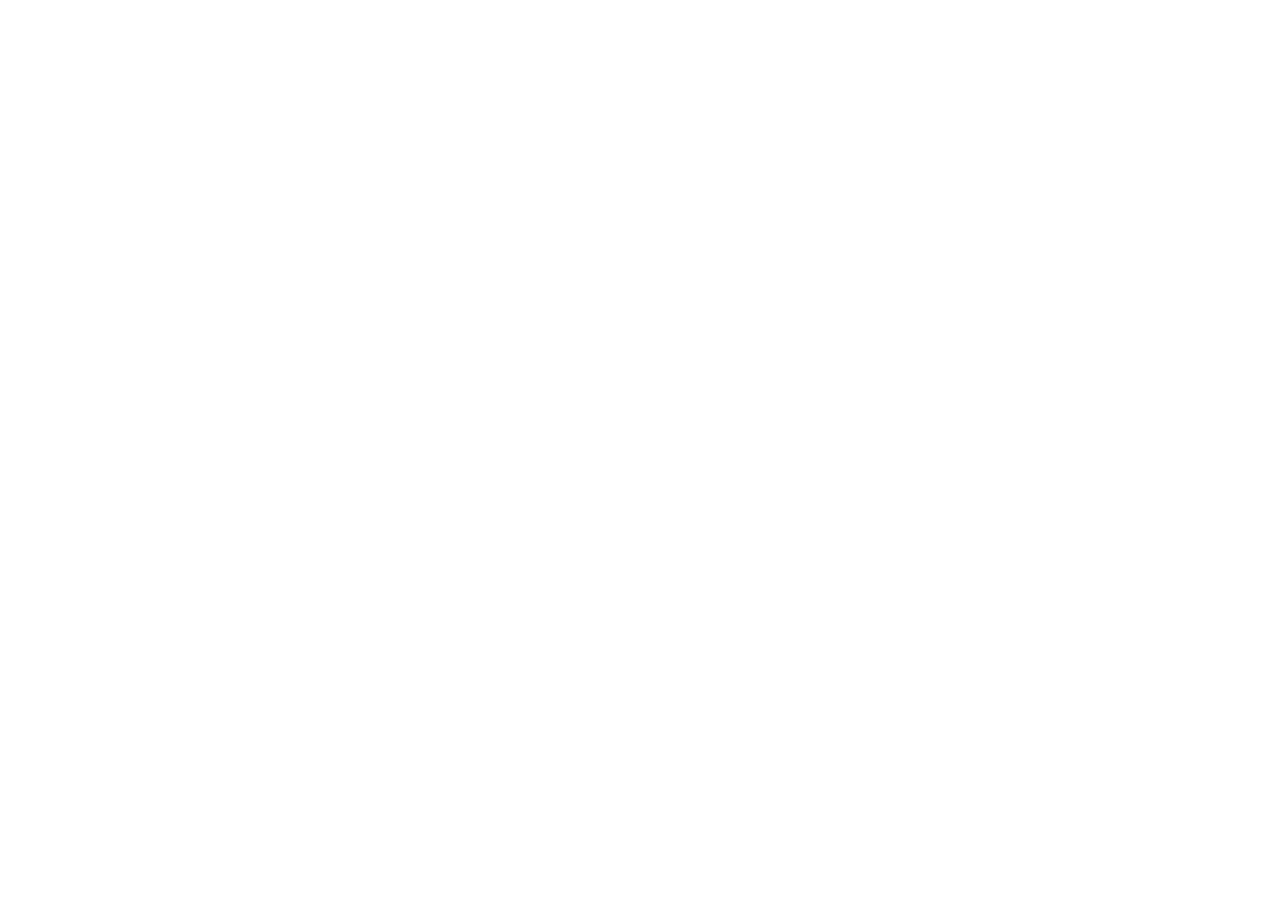
==== commit 5bf4b3f2: "Add files via upload" ====
--- a/index.html
+++ b/index.html
@@ -1,1247 +1,20 @@
 <!doctype html>
-<html lang="en">
+<html lang="en" dir="ltr">
 <head>
-<meta charset="utf-8">
-<meta name="viewport" content="width=device-width, initial-scale=1">
-<meta name="theme-color" content="#141c1f">
-<meta name="color-scheme" content="light">
-<title>Owner manager</title>
-<link rel="manifest" href="manager.webmanifest">
-<link rel="icon" href="icon-192.png">
-<link rel="apple-touch-icon" href="icon-192.png">
-<style>
-:root {
-  --bg: #edf1ee; --surface: #ffffff; --ink: #162024; --mute: #55666a; --line: #d2dad6; --row: #f5f7f5;
-  --slate: #141c1f; --slate-2: #24333a; --chalk: #f4f2ea; --tag: #ffcf33; --tag-ink: #1d1a04;
-  --tomato: #c42f1e; --tomato-bg: #fde6e2; --leaf: #1c7d45; --leaf-bg: #dff3e6;
-  --display: Bahnschrift, 'DIN Alternate', 'Avenir Next Condensed', 'Roboto Condensed', 'Arial Narrow', system-ui, sans-serif;
-  --body: system-ui, 'Segoe UI', Roboto, 'Helvetica Neue', Arial, sans-serif;
-}
-* { box-sizing: border-box; }
-[hidden] { display: none !important; }
-html, body { height: 100%; margin: 0; }
-body { background: var(--bg); color: var(--ink); font: 15px/1.45 var(--body); -webkit-text-size-adjust: 100%; }
-button, input, select, textarea { font: inherit; color: inherit; }
-button { cursor: pointer; }
-:focus-visible { outline: 3px solid #1d6fd1; outline-offset: 2px; }
-h1, h2, h3 { font-family: var(--display); margin: 0; line-height: 1.15; }
-
-/* PIN gate */
-.gate { min-height: 100%; display: grid; place-items: center; padding: 24px; background: var(--slate); color: var(--chalk); }
-.gate form { width: min(380px, 100%); }
-.gate h1 { font-size: 2.1rem; margin-bottom: 8px; }
-.gate p { margin: 0 0 18px; color: #b9c6c8; }
-.gate label { display: block; margin: 14px 0 4px; }
-.gate input { width: 100%; height: 56px; text-align: center; letter-spacing: .6em; font: 1.9rem var(--display); background: #0e1416; color: var(--chalk); border: 1px solid #3b4e54; border-radius: 6px; }
-.gate .err { color: #ff8a7f; min-height: 1.4em; margin: 10px 0 0; }
-.gate .btn { width: 100%; height: 52px; margin-top: 8px; font-size: 1.1rem; }
-
-.studio { display: grid; grid-template-columns: 250px minmax(0, 1fr); min-height: 100%; }
-.side { background: var(--slate); color: var(--chalk); display: flex; flex-direction: column; padding: 20px 14px 16px; position: sticky; top: 0; height: 100vh; overflow-y: auto; }
-.brand { font: 700 1.35rem/1.15 var(--display); margin: 0 6px 2px; }
-.brand-sub { margin: 0 6px 18px; color: #a9b8ba; font-size: .9rem; overflow: hidden; text-overflow: ellipsis; white-space: nowrap; }
-.side ul { list-style: none; margin: 0; padding: 0; display: grid; gap: 2px; }
-.nav { width: 100%; display: flex; justify-content: space-between; align-items: center; text-align: left; padding: 10px 12px; border: 0; border-left: 4px solid transparent; border-radius: 0 6px 6px 0; background: none; color: #cfd9da; font: 600 1.05rem var(--display); }
-.nav:hover { background: var(--slate-2); }
-.nav[aria-current="page"] { background: var(--slate-2); border-left-color: var(--tag); color: #fff; }
-.nav .count { background: var(--tag); color: var(--tag-ink); border-radius: 3px; padding: 0 7px; font-size: .85rem; }
-.side-foot { margin-top: auto; padding-top: 20px; display: grid; gap: 8px; }
-.export { min-height: 76px; padding: 10px 14px; border: 0; border-radius: 6px; background: var(--tag); color: var(--tag-ink); font: 700 1.2rem/1.15 var(--display); text-align: left; }
-.export:hover { filter: brightness(1.06); }
-.side .quiet { background: none; border: 1px solid #3b4e54; color: var(--chalk); border-radius: 6px; min-height: 40px; font-weight: 600; }
-.side .quiet:hover { background: var(--slate-2); }
-.side .lamp { margin: 6px 6px 0; color: #a9b8ba; font-size: .85rem; }
-
-.view { padding: 26px 32px 60px; min-width: 0; }
-.view-head { display: flex; flex-wrap: wrap; align-items: end; justify-content: space-between; gap: 12px 20px; margin-bottom: 18px; }
-.view-head h1 { font-size: 1.9rem; }
-.view-head p { margin: 4px 0 0; color: var(--mute); max-width: 68ch; }
-.tools { display: flex; flex-wrap: wrap; align-items: center; gap: 10px; margin-bottom: 14px; }
-.tools input[type=search] { flex: 1 1 240px; max-width: 380px; }
-.tools label { display: flex; align-items: center; gap: 6px; color: var(--mute); }
-.tools .narrow { width: 76px; }
-input:not([type=checkbox]):not([type=radio]), select, textarea { height: 40px; padding: 0 10px; border: 1px solid #b4c0bb; border-radius: 6px; background: #fff; }
-textarea { height: auto; padding: 8px 10px; width: 100%; resize: vertical; }
-input[type=checkbox] { width: 18px; height: 18px; accent-color: var(--slate); }
-input[readonly] { background: var(--row); color: var(--mute); }
-
-.btn { min-height: 40px; padding: 0 14px; border-radius: 6px; border: 1px solid #b4c0bb; background: #fff; font-weight: 600; }
-.btn:hover { background: var(--row); }
-.btn.primary { background: var(--slate); border-color: var(--slate); color: #fff; }
-.btn.primary:hover { background: var(--slate-2); }
-.btn.tag { background: var(--tag); border-color: var(--tag); color: var(--tag-ink); }
-.btn.danger { color: var(--tomato); }
-.link { border: 0; background: none; padding: 4px 6px; color: #0f5fb8; font-weight: 600; border-radius: 4px; }
-.link:hover { background: #e3edf9; }
-.link.danger { color: var(--tomato); }
-.link.danger:hover { background: var(--tomato-bg); }
-
-.table-wrap { overflow-x: auto; background: var(--surface); border: 1px solid var(--line); border-radius: 6px; }
-table { border-collapse: collapse; width: 100%; min-width: 640px; }
-th, td { padding: 9px 12px; text-align: left; border-bottom: 1px solid var(--line); vertical-align: middle; }
-th { font: 600 .9rem var(--display); color: var(--mute); background: var(--row); white-space: nowrap; }
-th button { border: 0; background: none; font: inherit; color: inherit; padding: 0; }
-th button[aria-pressed="true"] { color: var(--ink); text-decoration: underline; text-underline-offset: 3px; }
-tbody tr:last-child td { border-bottom: 0; }
-td.num, th.num { text-align: right; font-variant-numeric: tabular-nums; }
-td.acts { text-align: right; white-space: nowrap; }
-td.code { font-variant-numeric: tabular-nums; letter-spacing: .02em; }
-tr.is-low td { background: #fffaf0; }
-/* Low-stock and status marks borrow the shelf-edge price tag. */
-.tagmark { display: inline-block; padding: 1px 8px; border-radius: 2px; font: 700 .82rem var(--display); background: var(--tag); color: var(--tag-ink); }
-.tagmark.bad { background: var(--tomato); color: #fff; }
-.tagmark.good { background: var(--leaf-bg); color: var(--leaf); }
-.tagmark.plain { background: #e6ebe8; color: var(--mute); }
-.empty { padding: 36px 20px; background: var(--surface); border: 1px dashed #b4c0bb; border-radius: 6px; color: var(--mute); text-align: center; margin: 0; }
-s.was { color: var(--tomato); margin-right: 6px; }
-
-.ledger { display: grid; grid-template-columns: repeat(auto-fit, minmax(190px, 1fr)); gap: 0; margin: 0 0 26px; background: var(--surface); border: 1px solid var(--line); border-radius: 6px; }
-.ledger div { padding: 16px 18px; border-right: 1px solid var(--line); }
-.ledger div:last-child { border-right: 0; }
-.ledger dt { color: var(--mute); }
-.ledger dd { margin: 2px 0 0; font: 700 1.9rem/1.1 var(--display); font-variant-numeric: tabular-nums; }
-.ledger small { display: block; color: var(--mute); font: 400 .88rem var(--body); margin-top: 2px; }
-.ledger .warn dd { color: var(--tomato); }
-.cols { display: grid; grid-template-columns: repeat(auto-fit, minmax(300px, 1fr)); gap: 26px; }
-.cols h2 { font-size: 1.2rem; margin-bottom: 10px; }
-.plain-list { list-style: none; margin: 0; padding: 0; background: var(--surface); border: 1px solid var(--line); border-radius: 6px; }
-.plain-list li { display: flex; justify-content: space-between; gap: 12px; padding: 9px 14px; border-bottom: 1px solid var(--line); }
-.plain-list li:last-child { border-bottom: 0; }
-.steps { margin: 0; padding-left: 1.3em; max-width: 62ch; }
-.steps li { margin-bottom: 6px; }
-
-.panel { background: var(--surface); border: 1px solid var(--line); border-radius: 6px; max-width: 760px; }
-.setting { display: grid; grid-template-columns: minmax(0, 1fr) auto; gap: 6px 20px; align-items: center; padding: 16px 18px; border-bottom: 1px solid var(--line); }
-.setting:last-child { border-bottom: 0; }
-.setting strong { display: block; font: 600 1.08rem var(--display); }
-.setting span { color: var(--mute); }
-.setting.tall { grid-template-columns: 1fr; }
-.toggle { width: 56px; height: 30px; border-radius: 15px; border: 1px solid #b4c0bb; background: #e6ebe8; position: relative; padding: 0; }
-.toggle::after { content: ''; position: absolute; top: 3px; left: 3px; width: 22px; height: 22px; border-radius: 50%; background: #fff; box-shadow: 0 1px 3px rgba(0, 0, 0, .3); transition: left .12s; }
-.toggle[aria-checked="true"] { background: var(--leaf); border-color: var(--leaf); }
-.toggle[aria-checked="true"]::after { left: 29px; }
-details.note { margin-top: 18px; max-width: 760px; color: var(--mute); }
-details.note summary { cursor: pointer; font-weight: 600; color: var(--ink); }
-details.note pre { background: var(--slate); color: var(--chalk); padding: 12px 14px; border-radius: 6px; overflow-x: auto; font-size: .85rem; }
-
-dialog.dlg { width: min(540px, calc(100vw - 32px)); padding: 24px; border: 1px solid var(--line); border-radius: 8px; background: var(--surface); color: var(--ink); }
-dialog.dlg::backdrop { background: rgba(20, 28, 31, .6); }
-.dlg h2 { font-size: 1.45rem; margin-bottom: 12px; }
-.dlg p { margin: 0 0 12px; }
-.dlg .field { margin-bottom: 14px; }
-.dlg .field > label { display: block; font-weight: 600; margin-bottom: 4px; }
-.dlg .field input:not([type=checkbox]), .dlg .field select { width: 100%; }
-.dlg .field.check > label { display: flex; align-items: center; gap: 8px; }
-.dlg .hint { display: block; color: var(--mute); font-size: .9rem; margin-top: 4px; }
-.dlg .err { color: var(--tomato); min-height: 1.3em; margin: 6px 0 0; font-weight: 600; }
-.dlg-btns { display: flex; flex-wrap: wrap; justify-content: flex-end; gap: 10px; margin-top: 18px; }
-#pinInput { letter-spacing: .6em; text-align: center; font: 1.7rem var(--display); height: 52px; width: 100%; }
-
-.join { display: flex; flex-wrap: wrap; align-items: center; gap: 10px 14px; padding: 12px 16px; margin-bottom: 18px; background: #fff6d2; border: 2px solid var(--tag); border-radius: 6px; }
-.join p { margin: 0; flex: 1 1 300px; }
-.panel-title { font-size: 1.2rem; margin: 28px 0 10px; }
-.hostcode { font: 700 1.3rem var(--display); letter-spacing: .08em; }
-.gate .waitnote { color: var(--tag); margin: 14px 0 0; }
-.toasts { position: fixed; right: 24px; bottom: 24px; z-index: 40; display: grid; gap: 8px; max-width: min(460px, calc(100vw - 48px)); }
-.toast { padding: 12px 16px; border-radius: 6px; background: var(--slate); color: var(--chalk); font-weight: 600; box-shadow: 0 6px 20px rgba(0, 0, 0, .25); border-left: 6px solid #a9b8ba; }
-.toast.good { border-left-color: #5fd487; }
-.toast.bad { border-left-color: #ff6b5e; }
-.veil { position: fixed; inset: 0; z-index: 50; display: grid; place-items: center; background: rgba(20, 28, 31, .88); color: var(--chalk); border: 4px dashed var(--tag); font: 700 1.6rem var(--display); pointer-events: none; }
-
-@media (max-width: 860px) {
-  .studio { grid-template-columns: minmax(0, 1fr); }
-  .side { position: static; height: auto; padding: 14px; }
-  .brand-sub { margin-bottom: 10px; }
-  .side ul { display: flex; overflow-x: auto; gap: 4px; padding-bottom: 4px; }
-  .nav { white-space: nowrap; border-left: 0; border-bottom: 4px solid transparent; border-radius: 6px 6px 0 0; gap: 8px; }
-  .nav[aria-current="page"] { border-bottom-color: var(--tag); }
-  .side-foot { margin-top: 12px; padding-top: 0; grid-template-columns: 1fr 1fr; }
-  .export { grid-column: 1 / -1; min-height: 56px; }
-  .side .lamp { display: none; }
-  .view { padding: 20px 14px 60px; }
-  .ledger div { border-right: 0; border-bottom: 1px solid var(--line); }
-}
-@media (prefers-reduced-motion: reduce) { .toggle::after { transition: none; } }
-@media print { .side, .toasts, .tools, td.acts, th.acts { display: none !important; } .studio { display: block; } }
-</style>
+  <meta charset="utf-8">
+  <meta name="viewport" content="width=device-width, initial-scale=1, viewport-fit=cover">
+  <title>Clicker Show — Host</title>
+  <meta name="theme-color" content="#0a0a12">
+  <meta name="description" content="Host dashboard: projects, media library and a live quiz presentation">
+  <link rel="manifest" href="manifest.json">
+  <link rel="icon" href="icons/icon-192.png">
+  <link rel="apple-touch-icon" href="icons/icon-192.png">
+  <link rel="stylesheet" href="shared/base.css">
+  <link rel="stylesheet" href="css/host.css">
+  <link rel="stylesheet" href="css/stage.css">
 </head>
 <body>
-
-<div id="gate" class="gate">
-  <form id="gateForm" autocomplete="off">
-    <h1 id="gateTitle">Owner manager</h1>
-    <p id="gateLead"></p>
-    <label for="gatePin" id="gatePinLabel">4-digit PIN</label>
-    <input id="gatePin" type="password" inputmode="numeric" maxlength="4" pattern="[0-9]{4}" required>
-    <div id="gateAgain" hidden>
-      <label for="gatePin2">Type the PIN again</label>
-      <input id="gatePin2" type="password" inputmode="numeric" maxlength="4" pattern="[0-9]{4}">
-    </div>
-    <p id="gateErr" class="err" role="alert"></p>
-    <button class="btn tag" id="gateBtn">Unlock</button>
-    <p id="gateWait" class="waitnote" hidden></p>
-  </form>
-</div>
-
-<div id="studio" class="studio" hidden>
-  <nav class="side" aria-label="Sections">
-    <p class="brand">Owner manager</p>
-    <p class="brand-sub" id="storeName"></p>
-    <ul id="navList"></ul>
-    <div class="side-foot">
-      <button type="button" class="export" id="exportBtn">Compile &amp; Export Sync File</button>
-      <button type="button" class="quiet" id="importBtn">Import a sync file</button>
-      <button type="button" class="quiet" id="lockBtn">Lock</button>
-      <input type="file" id="importFile" accept=".json,application/json" hidden>
-      <p class="lamp" id="hostLamp" hidden></p>
-      <p class="lamp" id="offlineLamp" hidden>Works offline on this computer</p>
-    </div>
-  </nav>
-  <main class="view" id="view"></main>
-</div>
-
-<div id="dropVeil" class="veil" hidden>Release to import the sync file</div>
-<div id="toasts" class="toasts" role="status" aria-live="polite"></div>
-
-<dialog id="formDlg" class="dlg"><form novalidate>
-  <h2 id="formTitle"></h2>
-  <p id="formLead" hidden></p>
-  <div id="formFields"></div>
-  <p id="formErr" class="err" role="alert"></p>
-  <div class="dlg-btns"><button type="button" class="btn" data-close>Cancel</button><button class="btn primary" id="formOk">Save</button></div>
-</form></dialog>
-
-<dialog id="askDlg" class="dlg"><form method="dialog">
-  <h2 id="askTitle"></h2><div id="askBody"></div><div id="askBtns" class="dlg-btns"></div>
-</form></dialog>
-
-<dialog id="pinDlg" class="dlg"><form autocomplete="off">
-  <h2 id="pinTitle"></h2>
-  <div class="field"><label for="pinInput">4-digit PIN</label>
-  <input id="pinInput" type="password" inputmode="numeric" maxlength="4" pattern="[0-9]{4}" required></div>
-  <p id="pinErr" class="err" role="alert"></p>
-  <div class="dlg-btns"><button type="button" class="btn" data-close>Cancel</button><button class="btn primary">Continue</button></div>
-</form></dialog>
-
-<script>
-/* ===== Shared core. This block is identical in checkout_terminal.html and owner_manager.html ===== */
-const Core = (() => {
-  'use strict';
-
-  /* ---------- money and dates (all arithmetic in integer cents) ---------- */
-  const toCents = v => { const n = Math.round(Number(v) * 100); return Number.isFinite(n) ? n : 0; };
-  const toMoney = c => Math.round(c) / 100;
-  const fmt = c => (c < 0 ? '-$' : '$') + (Math.abs(c) / 100).toFixed(2);
-  const pad2 = n => String(n).padStart(2, '0');
-  const isoDate = (d = new Date()) => `${d.getFullYear()}-${pad2(d.getMonth() + 1)}-${pad2(d.getDate())}`;
-  const addDays = (iso, days) => { const [y, m, d] = iso.split('-').map(Number); return isoDate(new Date(y, m - 1, d + days)); };
-  const phoneKey = s => String(s ?? '').replace(/\D/g, '');
-  const isDate = s => typeof s === 'string' && /^\d{4}-\d{2}-\d{2}$/.test(s);
-
-  /* ---------- SHA-256 in plain JS, so PIN checks work without a secure context ---------- */
-  const K = new Uint32Array([
-    0x428a2f98, 0x71374491, 0xb5c0fbcf, 0xe9b5dba5, 0x3956c25b, 0x59f111f1, 0x923f82a4, 0xab1c5ed5,
-    0xd807aa98, 0x12835b01, 0x243185be, 0x550c7dc3, 0x72be5d74, 0x80deb1fe, 0x9bdc06a7, 0xc19bf174,
-    0xe49b69c1, 0xefbe4786, 0x0fc19dc6, 0x240ca1cc, 0x2de92c6f, 0x4a7484aa, 0x5cb0a9dc, 0x76f988da,
-    0x983e5152, 0xa831c66d, 0xb00327c8, 0xbf597fc7, 0xc6e00bf3, 0xd5a79147, 0x06ca6351, 0x14292967,
-    0x27b70a85, 0x2e1b2138, 0x4d2c6dfc, 0x53380d13, 0x650a7354, 0x766a0abb, 0x81c2c92e, 0x92722c85,
-    0xa2bfe8a1, 0xa81a664b, 0xc24b8b70, 0xc76c51a3, 0xd192e819, 0xd6990624, 0xf40e3585, 0x106aa070,
-    0x19a4c116, 0x1e376c08, 0x2748774c, 0x34b0bcb5, 0x391c0cb3, 0x4ed8aa4a, 0x5b9cca4f, 0x682e6ff3,
-    0x748f82ee, 0x78a5636f, 0x84c87814, 0x8cc70208, 0x90befffa, 0xa4506ceb, 0xbef9a3f7, 0xc67178f2]);
-  const W = new Uint32Array(64);
-  const encoder = new TextEncoder();
-  function sha256(str) {
-    const bytes = encoder.encode(str), len = bytes.length;
-    const total = ((len + 9 + 63) >> 6) << 6;
-    const buf = new Uint8Array(total); buf.set(bytes); buf[len] = 0x80;
-    const dv = new DataView(buf.buffer);
-    dv.setUint32(total - 8, Math.floor(len / 0x20000000)); dv.setUint32(total - 4, (len << 3) >>> 0);
-    const H = new Uint32Array([0x6a09e667, 0xbb67ae85, 0x3c6ef372, 0xa54ff53a, 0x510e527f, 0x9b05688c, 0x1f83d9ab, 0x5be0cd19]);
-    for (let off = 0; off < total; off += 64) {
-      for (let i = 0; i < 16; i++) W[i] = dv.getUint32(off + i * 4);
-      for (let i = 16; i < 64; i++) {
-        const x = W[i - 15], y = W[i - 2];
-        const s0 = ((x >>> 7) | (x << 25)) ^ ((x >>> 18) | (x << 14)) ^ (x >>> 3);
-        const s1 = ((y >>> 17) | (y << 15)) ^ ((y >>> 19) | (y << 13)) ^ (y >>> 10);
-        W[i] = (W[i - 16] + s0 + W[i - 7] + s1) >>> 0;
-      }
-      let a = H[0], b = H[1], c = H[2], d = H[3], e = H[4], f = H[5], g = H[6], hh = H[7];
-      for (let i = 0; i < 64; i++) {
-        const S1 = ((e >>> 6) | (e << 26)) ^ ((e >>> 11) | (e << 21)) ^ ((e >>> 25) | (e << 7));
-        const t1 = (hh + S1 + ((e & f) ^ (~e & g)) + K[i] + W[i]) >>> 0;
-        const S0 = ((a >>> 2) | (a << 30)) ^ ((a >>> 13) | (a << 19)) ^ ((a >>> 22) | (a << 10));
-        const t2 = (S0 + ((a & b) ^ (a & c) ^ (b & c))) >>> 0;
-        hh = g; g = f; f = e; e = (d + t1) >>> 0; d = c; c = b; b = a; a = (t1 + t2) >>> 0;
-      }
-      H[0] += a; H[1] += b; H[2] += c; H[3] += d; H[4] += e; H[5] += f; H[6] += g; H[7] += hh;
-    }
-    let out = ''; for (const x of H) out += x.toString(16).padStart(8, '0');
-    return out;
-  }
-
-  /* ---------- PIN: salted, stretched SHA-256 stored as "s256$rounds$salt$digest" ---------- */
-  const PIN_ROUNDS = 12000;
-  const randomHex = n => Array.from(crypto.getRandomValues(new Uint8Array(n)), b => b.toString(16).padStart(2, '0')).join('');
-  function hashPin(pin, salt = randomHex(16), rounds = PIN_ROUNDS) {
-    let d = sha256(`${salt}:${pin}`);
-    for (let i = 1; i < rounds; i++) d = sha256(d + salt);
-    return `s256$${rounds}$${salt}$${d}`;
-  }
-  function verifyPin(pin, stored) {
-    const [tag, rounds, salt, digest] = String(stored ?? '').split('$');
-    if (tag !== 's256' || !digest || !(Number(rounds) > 0) || Number(rounds) > 200000) return false;
-    return hashPin(String(pin), salt, Number(rounds)) === stored;
-  }
-  /* Wrong-PIN guard: every fifth miss on this device adds a 30 second wait. */
-  const GUARD_KEY = 'pos.pin.guard';
-  function tryPin(pin, stored) {
-    let g = {}; try { g = JSON.parse(localStorage.getItem(GUARD_KEY)) || {}; } catch { /* fresh guard */ }
-    const now = Date.now();
-    if (g.until > now) return { ok: false, wait: Math.ceil((g.until - now) / 1000) };
-    if (verifyPin(pin, stored)) { try { localStorage.removeItem(GUARD_KEY); } catch { /* ignore */ } return { ok: true }; }
-    const fails = (g.fails || 0) + 1;
-    const until = fails % 5 === 0 ? now + 30000 * (fails / 5) : 0;
-    try { localStorage.setItem(GUARD_KEY, JSON.stringify({ fails, until })); } catch { /* ignore */ }
-    return { ok: false, wait: until ? Math.ceil((until - now) / 1000) : 0 };
-  }
-
-  /* ---------- schema ---------- */
-  const PROMO_TYPES = ['percentage', 'fixed', 'clearance'];
-  const emptyDb = () => ({
-    inventory: {}, promotions: {}, customers: {},
-    payment_devices: { ACTIVE_PROFILE_ID: '', profiles: {} },
-    settings: { pin_hash: '', receipt_header: '', credit_allowed_globally: true, global_credit_duration_days: 7, printing_enabled: true, tax_rate_percent: 0, last_modified: '' },
-    sales_history: []
-  });
-  const obj = v => (v && typeof v === 'object' && !Array.isArray(v)) ? v : {};
-  const bool = (v, dflt) => v === true || v === 'true' ? true : v === false || v === 'false' ? false : dflt;
-  const money = v => Math.max(0, toMoney(toCents(v)));
-  const has = (o, k) => Object.prototype.hasOwnProperty.call(o, k);
-  const safeKey = k => { const s = String(k ?? '').trim(); return s === '__proto__' ? '' : s; };
-
-  /* Turns any parsed JSON into a clean database. Throws when it is not a sync file; reports rows it had to skip. */
-  function normalizeDb(raw) {
-    if (!raw || typeof raw !== 'object' || Array.isArray(raw) || !raw.inventory || typeof raw.inventory !== 'object') {
-      throw new Error('This is not an inventory_db.json sync file (it has no "inventory" section).');
-    }
-    const db = emptyDb(), skipped = [];
-    for (const [code, it] of Object.entries(raw.inventory)) {
-      const key = safeKey(code), name = String(obj(it).name ?? '').trim();
-      if (!key || !name) { skipped.push(`inventory "${code}"`); continue; }
-      db.inventory[key] = { name, price: money(it.price), sale_price: money(it.sale_price), stock: Math.trunc(Number(it.stock)) || 0, category: String(it.category ?? '').trim(), taxable: bool(it.taxable, false) };
-    }
-    for (const [code, p] of Object.entries(obj(raw.promotions))) {
-      const key = safeKey(code), type = String(obj(p).type ?? '').toLowerCase(), value = Number(obj(p).value);
-      if (!key || !PROMO_TYPES.includes(type) || !(value > 0) || (type !== 'fixed' && value > 100)) { skipped.push(`promotion "${code}"`); continue; }
-      db.promotions[key] = { type, value, applies_to: String(p.applies_to ?? 'all').trim() || 'all' };
-    }
-    for (const [phone, c] of Object.entries(obj(raw.customers))) {
-      const key = phoneKey(phone), name = String(obj(c).name ?? '').trim();
-      if (key.length < 4 || !name) { skipped.push(`customer "${phone}"`); continue; }
-      db.customers[key] = { name, balance_due: money(c.balance_due), due_date: isDate(c.due_date) ? c.due_date : null, status: c.status === 'frozen' ? 'frozen' : 'active' };
-    }
-    const pd = obj(raw.payment_devices);
-    for (const [id, p] of Object.entries(obj(pd.profiles))) {
-      const key = safeKey(id);
-      if (!key || !p || typeof p !== 'object') { skipped.push(`payment profile "${id}"`); continue; }
-      db.payment_devices.profiles[key] = {
-        provider_name: String(p.provider_name ?? '').trim(), connection_type: p.connection_type === 'SERIAL_COM' ? 'SERIAL_COM' : 'LAN_IP',
-        endpoint_address: String(p.endpoint_address ?? '').trim(), label: String(p.label ?? '').trim() || key
-      };
-    }
-    const ids = Object.keys(db.payment_devices.profiles), active = String(pd.ACTIVE_PROFILE_ID ?? '');
-    db.payment_devices.ACTIVE_PROFILE_ID = ids.includes(active) ? active : (ids[0] || '');
-    const s = obj(raw.settings), days = Math.trunc(Number(s.global_credit_duration_days)), tax = Number(s.tax_rate_percent);
-    db.settings = {
-      pin_hash: typeof s.pin_hash === 'string' ? s.pin_hash : '',
-      receipt_header: String(s.receipt_header ?? ''),
-      credit_allowed_globally: bool(s.credit_allowed_globally, true),
-      global_credit_duration_days: days >= 0 ? days : 7,
-      printing_enabled: bool(s.printing_enabled, true),
-      tax_rate_percent: tax >= 0 && tax <= 100 ? tax : 0,
-      last_modified: typeof s.last_modified === 'string' && !Number.isNaN(Date.parse(s.last_modified)) ? s.last_modified : ''
-    };
-    db.sales_history = (Array.isArray(raw.sales_history) ? raw.sales_history : []).filter(r => r && typeof r === 'object' && r.id);
-    return { db, skipped };
-  }
-
-  const isOverdue = (c, today = isoDate()) => toCents(c.balance_due) > 0 && !!c.due_date && today > c.due_date;
-  const isFrozen = (c, today) => c.status === 'frozen' || isOverdue(c, today);
-  /* Marks every past-due account frozen. Returns how many it changed. */
-  const needsFreeze = (core, today = isoDate()) => Object.values(core.customers).some(c => c.status !== 'frozen' && isOverdue(c, today));
-  const freezeOverdue = (core, today = isoDate()) => { for (const c of Object.values(core.customers)) if (c.status !== 'frozen' && isOverdue(c, today)) c.status = 'frozen'; };
-
-  /* What one sale or account payment does to stock and balances. The register runs it at the moment of sale, the host
-     runs it once when a register reports the sale, and a register replays it for sales the host has not confirmed. */
-  function applyRecord(core, rec) {
-    const acct = rec.customer && has(core.customers, rec.customer) ? core.customers[rec.customer] : null;
-    if (rec.type === 'account_payment') {
-      if (!acct) return;
-      const left = Math.max(0, toCents(acct.balance_due) - toCents(rec.total));
-      acct.balance_due = toMoney(left);
-      if (left === 0) { acct.due_date = null; acct.status = 'active'; }
-      return;
-    }
-    for (const it of rec.items || []) if (has(core.inventory, it.barcode)) core.inventory[it.barcode].stock -= Math.trunc(Number(it.qty)) || 0;
-    if (rec.payment?.method === 'account' && acct) {
-      const before = toCents(acct.balance_due);
-      acct.balance_due = toMoney(before + toCents(rec.total));
-      if (!(before > 0 && acct.due_date)) acct.due_date = addDays(isoDate(new Date(rec.ts)), core.settings.global_credit_duration_days);
-    }
-  }
-  /* Owner changes carry a timestamp and the newest one wins everywhere. It never goes backwards on one computer, and a
-     stamp from more than ten minutes in the future (a wrong clock) counts as no stamp at all. */
-  const stampOf = core => { const t = Date.parse(core?.settings?.last_modified || '') || 0; return t > Date.now() + 600000 ? 0 : t; };
-  const stampNow = core => { core.settings.last_modified = new Date(Math.max(Date.now(), stampOf(core) + 1)).toISOString(); };
-
-  /* ---------- storage: IndexedDB, one "core" record plus one record per sale ---------- */
-  const Store = (() => {
-    let opening;
-    const chan = 'BroadcastChannel' in self ? new BroadcastChannel('grocer-pos') : null;
-    const open = () => opening ??= new Promise((res, rej) => {
-      const r = indexedDB.open('grocer_pos', 1);
-      r.onupgradeneeded = () => { r.result.createObjectStore('kv'); r.result.createObjectStore('sales', { keyPath: 'id' }); };
-      r.onsuccess = () => res(r.result);
-      r.onerror = () => rej(r.error || new Error('This browser is blocking local storage for the register.'));
-    });
-    const stripSales = db => { const { sales_history, ...core } = db; return core; };
-    const run = async (stores, mode, work) => {
-      const idb = await open();
-      return new Promise((res, rej) => {
-        const tx = idb.transaction(stores, mode); let out, failure;
-        tx.oncomplete = () => res(out);
-        tx.onabort = tx.onerror = () => rej(failure || tx.error || new Error('Saving to local storage failed.'));
-        try { work(tx, v => { out = v; }, e => { failure = e; try { tx.abort(); } catch { /* already closed */ } }); } catch (e) { failure = e; tx.abort(); }
-      });
-    };
-    /* Read the freshest core, change it, write it and any sale records in one transaction. */
-    async function update(change, records = []) {
-      const core = await run(['kv', 'sales'], 'readwrite', (tx, done, fail) => {
-        const kv = tx.objectStore('kv'), get = kv.get('core');
-        get.onsuccess = () => {
-          try {
-            const c = get.result || stripSales(emptyDb());
-            change(c); kv.put(c, 'core');
-            for (const r of records) tx.objectStore('sales').put(r);
-            done(c);
-          } catch (e) { fail(e); }
-        };
-      });
-      chan?.postMessage('changed');
-      return core;
-    }
-    async function load() {
-      return run(['kv'], 'readonly', (tx, done) => { const g = tx.objectStore('kv').get('core'); g.onsuccess = () => done(g.result || null); });
-    }
-    async function allSales() {
-      const rows = await run(['sales'], 'readonly', (tx, done) => { const g = tx.objectStore('sales').getAll(); g.onsuccess = () => done(g.result); });
-      return rows.sort((a, b) => String(a.ts).localeCompare(String(b.ts)));
-    }
-    /* Swap in a whole database. Sales are merged by id, never dropped. */
-    async function replace(db) {
-      const core = stripSales(db);
-      await run(['kv', 'sales'], 'readwrite', (tx, done) => {
-        tx.objectStore('kv').put(core, 'core');
-        for (const r of db.sales_history || []) tx.objectStore('sales').put(r);
-        done();
-      });
-      chan?.postMessage('changed');
-      return core;
-    }
-    /* Which of these sale ids are not stored yet. */
-    async function missing(ids) {
-      return run(['sales'], 'readonly', (tx, done) => {
-        const out = new Set(), sales = tx.objectStore('sales'); done(out);
-        for (const id of ids) { const g = sales.getKey(id); g.onsuccess = () => { if (g.result === undefined) out.add(id); }; }
-      });
-    }
-    const onChange = cb => { if (chan) chan.onmessage = cb; };
-    return { load, update, allSales, replace, missing, onChange };
-  })();
-
-  /* Schema-ordered export text and a client-side download. */
-  const compile = (core, sales) => JSON.stringify({
-    inventory: core.inventory, promotions: core.promotions, customers: core.customers,
-    payment_devices: core.payment_devices, settings: core.settings, sales_history: sales
-  }, null, 2);
-  function download(text, filename) {
-    const url = URL.createObjectURL(new Blob([text], { type: 'application/json' }));
-    const a = Object.assign(document.createElement('a'), { href: url, download: filename });
-    document.body.append(a); a.click(); a.remove();
-    setTimeout(() => URL.revokeObjectURL(url), 2000);
-  }
-  const readFile = file => new Promise((res, rej) => {
-    const r = new FileReader();
-    r.onload = () => res(String(r.result)); r.onerror = () => rej(r.error || new Error('Could not read the file.'));
-    r.readAsText(file);
-  });
-  /* Reads dropped or picked files one by one and returns the first valid database. */
-  async function readDbFiles(files) {
-    let problem = 'No file was received.';
-    for (const f of files) {
-      try { return normalizeDb(JSON.parse(await readFile(f))); }
-      catch (e) { problem = `${f.name}: ${e instanceof SyntaxError ? 'not valid JSON.' : e.message}`; }
-    }
-    throw new Error(problem);
-  }
-
-  /* ---------- DOM helper: builds elements from data, never from HTML strings ---------- */
-  function h(tag, attrs, ...kids) {
-    const el = document.createElement(tag);
-    for (const [k, v] of Object.entries(attrs || {})) {
-      if (v == null || v === false) continue;
-      if (k === 'class') el.className = v;
-      else if (k === 'text') el.textContent = v;
-      else if (k.startsWith('on')) el.addEventListener(k.slice(2), v);
-      else if (k === 'value' || k === 'checked' || k === 'disabled' || k === 'hidden' || k === 'selected') el[k] = v;
-      else el.setAttribute(k, v === true ? '' : v);
-    }
-    for (const kid of kids.flat(Infinity)) if (kid != null && kid !== false) el.append(kid);
-    return el;
-  }
-
-  const registerOffline = () => {
-    if (!('serviceWorker' in navigator) || location.protocol === 'file:') return Promise.resolve(false);
-    return navigator.serviceWorker.register('sw.js').then(() => navigator.serviceWorker.ready).then(() => true).catch(() => false);
-  };
-
-  /* ---------- Wi-Fi sync plumbing, shared by the host and the registers ----------
-     Two pages on the same network talk directly over a WebRTC data channel. To open it, each side must first hand the
-     other one short "how to reach me" note. Those notes go through a public message board (ntfy). Shop data never does. */
-  const Link = (() => {
-    const pref = (k, d) => { try { return localStorage.getItem(k) || d; } catch { return d; } };
-    const SERVICE = pref('pos.link.service', 'https://ntfy.sh').replace(/\/+$/, '');
-    const proof = (key, nonce, who) => sha256(`${key}|${nonce}|${who}`);
-    async function publish(topic, msg) {
-      const res = await fetch(`${SERVICE}/${topic}`, { method: 'POST', body: JSON.stringify(msg), cache: 'no-store' });
-      if (!res.ok) throw new Error(`The link service answered ${res.status}.`);
-    }
-    /* Listens on one or more boards. onState(true) fires each time the listening connection is (re)established. */
-    function subscribe(topics, onMsg, onState) {
-      const es = new EventSource(`${SERVICE}/${topics.join(',')}/sse`);
-      es.onopen = () => onState?.(true);
-      es.onerror = () => onState?.(false);
-      es.onmessage = e => {
-        let m;
-        try { const env = JSON.parse(e.data); if (env.event && env.event !== 'message') return; m = JSON.parse(env.message); } catch { return; }
-        if (m && typeof m === 'object') onMsg(m);
-      };
-      return () => es.close();
-    }
-    /* Computers behind one router share a public address. Its hash names the board where a new register asks "who is host?". */
-    async function areaTopic() {
-      let ip = pref('pos.link.area', '');
-      if (!ip) ip = (await (await fetch('https://api.ipify.org?format=json', { cache: 'no-store' })).json()).ip;
-      return 'gpos-a-' + sha256('grocer-pos-area|' + ip).slice(0, 24);
-    }
-    const gathered = pc => new Promise(res => {
-      if (pc.iceGatheringState === 'complete') return res();
-      const t = setTimeout(res, 2500);
-      pc.addEventListener('icegatheringstatechange', () => { if (pc.iceGatheringState === 'complete') { clearTimeout(t); res(); } });
-    });
-    const compact = sdp => { let n = 0; return sdp.split('\r\n').filter(l => !l.startsWith('a=candidate') || ++n <= 8).join('\r\n'); };   // notes must stay under 4 KB
-    async function offer() {
-      const pc = new RTCPeerConnection({ iceServers: [] }), dc = pc.createDataChannel('pos');
-      await pc.setLocalDescription(await pc.createOffer()); await gathered(pc);
-      return { pc, dc, sdp: compact(pc.localDescription.sdp) };
-    }
-    async function answer(sdp) {
-      const pc = new RTCPeerConnection({ iceServers: [] });
-      const channel = new Promise(res => { pc.ondatachannel = e => res(e.channel); });
-      await pc.setRemoteDescription({ type: 'offer', sdp });
-      await pc.setLocalDescription(await pc.createAnswer()); await gathered(pc);
-      return { pc, channel, sdp: compact(pc.localDescription.sdp) };
-    }
-    /* JSON messages of any size over a data channel: split into small frames, sent in order, rebuilt on arrival. */
-    function wire(dc, onMsg, onClose) {
-      const FRAME = 12000, parts = new Map(); let seq = 0, chain = Promise.resolve();
-      dc.onmessage = e => {
-        const s = String(e.data), a = s.indexOf('|'), b = s.indexOf('|', a + 1), c = s.indexOf('|', b + 1);
-        if (c < 0) return;
-        const id = s.slice(0, a), n = Number(s.slice(b + 1, c)), got = parts.get(id) || [];
-        got.push(s.slice(c + 1));
-        if (got.length < n) return void parts.set(id, got);
-        parts.delete(id);
-        let msg; try { msg = JSON.parse(got.join('')); } catch { return; }
-        if (msg && typeof msg === 'object') onMsg(msg);
-      };
-      dc.onclose = () => onClose?.();
-      const send = obj => (chain = chain.then(async () => {
-        const s = JSON.stringify(obj), n = Math.max(1, Math.ceil(s.length / FRAME)), id = (seq++).toString(36);
-        for (let i = 0; i < n; i++) {
-          while (dc.readyState === 'open' && dc.bufferedAmount > 1 << 20) await new Promise(r => setTimeout(r, 25));
-          if (dc.readyState !== 'open') return;
-          dc.send(`${id}|${i}|${n}|${s.slice(i * FRAME, (i + 1) * FRAME)}`);
-        }
-      }).catch(() => {}));
-      return { send, close: () => { try { dc.close(); } catch { /* already closed */ } } };
-    }
-    const prettyCode = id => { const c = String(id).slice(0, 8).toUpperCase(); return c.slice(0, 4) + '-' + c.slice(4); };
-    return { SERVICE, rid: randomHex, proof, publish, subscribe, areaTopic, offer, answer, wire, prettyCode };
-  })();
-
-  return { applyRecord, stampOf, stampNow, Link, toCents, toMoney, fmt, pad2, isoDate, addDays, phoneKey, isDate, sha256, hashPin, verifyPin, tryPin, PROMO_TYPES, emptyDb, normalizeDb, has, safeKey, isOverdue, isFrozen, needsFreeze, freezeOverdue, Store, compile, download, readDbFiles, h, registerOffline };
-})();
-</script>
-<script>
-(() => {
-  'use strict';
-  const { toCents, toMoney, fmt, pad2, isoDate, addDays, phoneKey, isDate, hashPin, tryPin, has, safeKey, isOverdue, needsFreeze, freezeOverdue, Store, compile, download, readDbFiles, h, registerOffline, emptyDb } = Core;
-  const $ = id => document.getElementById(id);
-  const K_LOW = 'pos.manager.low_stock';
-  const PROVIDERS = ['Clover Link', 'Verifone Network', 'Ingenico Hub', 'PAX', 'Square Stand', 'Generic LAN controller'];
-  const PAY_WORDS = { cash: 'Cash', card_external: 'Card, linked device', card_manual: 'Card, standalone device', account: 'On account', owner_entry: 'Recorded by owner' };
-
-  let DB = null, SALES = [], unlocked = false;
-  const state = { view: 'overview', inv: { q: '', cat: '', low: false, sort: 'name', dir: 1 }, cust: { q: '', show: 'all' } };
-  let lowAt = Number(localStorage.getItem(K_LOW)); if (!(lowAt >= 0) || localStorage.getItem(K_LOW) === null) lowAt = 5;
-
-  function toast(text, kind = '') {
-    const el = h('div', { class: 'toast ' + kind, text });
-    $('toasts').append(el); setTimeout(() => el.remove(), kind === 'bad' ? 6000 : 3200);
-  }
-  for (const b of document.querySelectorAll('dialog [data-close]')) b.addEventListener('click', () => b.closest('dialog').close(''));
-
-  /* ---------- dialogs ---------- */
-  function ask({ title, body = [], buttons }) {
-    const dlg = $('askDlg');
-    $('askTitle').textContent = title;
-    $('askBody').replaceChildren(...[].concat(body).map(b => typeof b === 'string' ? h('p', { text: b }) : b));
-    $('askBtns').replaceChildren(...buttons.map(b => b.cancel
-      ? h('button', { type: 'button', class: 'btn', text: b.label, onclick: () => dlg.close('') })
-      : h('button', { value: b.value, class: 'btn ' + (b.kind || ''), text: b.label })));
-    return new Promise(res => { dlg.addEventListener('close', () => res(dlg.returnValue), { once: true }); dlg.returnValue = ''; dlg.showModal(); });
-  }
-  const confirmDelete = (what, detail) => ask({ title: `Delete ${what}?`, body: detail || 'This cannot be undone.', buttons: [{ label: 'Keep it', cancel: true }, { label: 'Delete', value: 'yes', kind: 'danger' }] }).then(v => v === 'yes');
-
-  function askPin(title) {
-    const dlg = $('pinDlg'), form = dlg.querySelector('form'), input = $('pinInput');
-    $('pinTitle').textContent = title; input.value = ''; $('pinErr').textContent = '';
-    return new Promise(res => {
-      const submit = e => {
-        e.preventDefault();
-        const r = tryPin(input.value, DB.settings.pin_hash);
-        if (r.ok) return dlg.close('ok');
-        input.value = ''; $('pinErr').textContent = r.wait ? `Too many wrong tries. Wait ${r.wait} seconds, then try again.` : 'That PIN is not right.';
-      };
-      form.addEventListener('submit', submit);
-      dlg.addEventListener('close', () => { form.removeEventListener('submit', submit); res(dlg.returnValue === 'ok'); }, { once: true });
-      dlg.returnValue = ''; dlg.showModal(); input.focus();
-    });
-  }
-
-  /* One form dialog for every record type. onSubmit returns an error string to keep the dialog open. */
-  const NUMERIC = ['money', 'number', 'int'];
-  function openForm({ title, lead, fields, submit = 'Save', onSubmit }) {
-    const dlg = $('formDlg'), form = dlg.querySelector('form');
-    $('formTitle').textContent = title; $('formLead').textContent = lead || ''; $('formLead').hidden = !lead;
-    $('formOk').textContent = submit; $('formErr').textContent = '';
-    $('formFields').replaceChildren(...fields.map(f => {
-      const id = 'f_' + f.name, hint = f.hint ? h('span', { class: 'hint', text: f.hint }) : null;
-      if (f.type === 'checkbox') return h('div', { class: 'field check' }, h('label', {}, h('input', { id, name: f.name, type: 'checkbox', checked: !!f.value }), f.label), hint);
-      let input;
-      if (f.type === 'select') input = h('select', { id, name: f.name }, f.options.map(([v, l]) => h('option', { value: v, selected: v === f.value, text: l })));
-      else input = h('input', {
-        id, name: f.name, type: NUMERIC.includes(f.type) ? 'number' : f.type || 'text',
-        step: f.type === 'money' ? '0.01' : f.type === 'int' ? '1' : f.type === 'number' ? 'any' : null, min: f.min, max: f.max,
-        inputmode: f.type === 'money' || f.type === 'number' ? 'decimal' : f.inputmode, maxlength: f.maxlength, placeholder: f.placeholder,
-        list: f.list ? id + '_list' : null, readonly: f.readonly, autocomplete: 'off', spellcheck: 'false', value: f.value ?? ''
-      });
-      return h('div', { class: 'field' }, h('label', { for: id, text: f.label }), input,
-        f.list ? h('datalist', { id: id + '_list' }, f.list.map(v => h('option', { value: v }))) : null, hint);
-    }));
-    return new Promise(res => {
-      let saved = false;
-      const onsubmit = async e => {
-        e.preventDefault();
-        const vals = {};
-        for (const f of fields) {
-          const el = form.elements[f.name];
-          vals[f.name] = f.type === 'checkbox' ? el.checked : NUMERIC.includes(f.type) ? (el.value === '' ? null : Number(el.value)) : el.value.trim();
-          if (NUMERIC.includes(f.type) && vals[f.name] !== null && !Number.isFinite(vals[f.name])) return void ($('formErr').textContent = `${f.label} must be a number.`);
-        }
-        try {
-          const problem = await onSubmit(vals);
-          if (problem) return void ($('formErr').textContent = problem);
-          saved = true; dlg.close('ok');
-        } catch (err) { $('formErr').textContent = `Could not save: ${err.message}`; }
-      };
-      form.addEventListener('submit', onsubmit);
-      dlg.addEventListener('close', () => { form.removeEventListener('submit', onsubmit); res(saved); }, { once: true });
-      dlg.showModal();
-      (form.querySelector('.field input:not([readonly]), .field select') || $('formOk')).focus();
-    });
-  }
-
-  /* ---------- data helpers ---------- */
-  async function save(change, records) {
-    DB = await Store.update(core => { change(core); Core.stampNow(core); freezeOverdue(core); }, records);
-    if (records?.length) SALES = await Store.allSales();
-    renderAll(); Host.broadcast();
-  }
-  const categories = () => [...new Set(Object.values(DB.inventory).map(i => i.category).filter(Boolean))].sort((a, b) => a.localeCompare(b));
-  const lowItems = () => Object.entries(DB.inventory).filter(([, i]) => i.stock <= lowAt).sort((a, b) => a[1].stock - b[1].stock);
-  const stockMark = n => n <= 0 ? h('span', { class: 'tagmark bad', text: n < 0 ? 'Oversold' : 'Out' }) : n <= lowAt ? h('span', { class: 'tagmark', text: 'Low' }) : null;
-  const custMark = c => isOverdue(c) ? h('span', { class: 'tagmark bad', text: 'Frozen, past due' })
-    : c.status === 'frozen' ? h('span', { class: 'tagmark bad', text: 'Frozen' })
-    : toCents(c.balance_due) > 0 ? h('span', { class: 'tagmark', text: 'Owing' }) : h('span', { class: 'tagmark good', text: 'Clear' });
-  const newId = () => (Date.now().toString(36) + Math.random().toString(36).slice(2, 5)).toUpperCase();
-
-  function table(cols, rows, empty) {
-    if (!rows.length) return h('p', { class: 'empty', text: empty });
-    return h('div', { class: 'table-wrap' }, h('table', {},
-      h('thead', {}, h('tr', {}, cols.map(c => h('th', { class: c.cls, scope: 'col' }, c.head || c.label)))),
-      h('tbody', {}, rows.map(r => h('tr', {}, cols.map(c => h('td', { class: c.cls }, c.cell(r))))))));
-  }
-  const head = (title, lead, ...actions) => h('header', { class: 'view-head' }, h('div', {}, h('h1', { text: title }), lead ? h('p', { text: lead }) : null), h('div', { class: 'tools', style: 'margin:0' }, actions));
-  const link = (text, onclick, danger) => h('button', { type: 'button', class: 'link' + (danger ? ' danger' : ''), text, onclick });
-
-  /* ---------- views ---------- */
-  const VIEWS = {
-    overview: { label: 'Overview', draw: drawOverview },
-    inventory: { label: 'Inventory', draw: drawInventory, count: () => lowItems().length },
-    customers: { label: 'Customers', draw: drawCustomers, count: () => Object.values(DB.customers).filter(c => isOverdue(c) || c.status === 'frozen').length },
-    promotions: { label: 'Promotions', draw: drawPromotions },
-    devices: { label: 'Payment devices', draw: drawDevices },
-    settings: { label: 'Settings', draw: drawSettings },
-    sales: { label: 'Sales', draw: drawSales }
-  };
-  function renderAll() {
-    if (!unlocked) return;
-    $('storeName').textContent = (DB.settings.receipt_header || '').split(/\r?\n/)[0].trim() || 'No store name yet';
-    $('navList').replaceChildren(...Object.entries(VIEWS).map(([key, v]) => {
-      const n = v.count ? v.count() : 0;
-      return h('li', {}, h('button', { type: 'button', class: 'nav', 'aria-current': key === state.view ? 'page' : null, onclick: () => { state.view = key; renderAll(); window.scrollTo(0, 0); } },
-        h('span', { text: v.label }), n ? h('span', { class: 'count', text: n, title: key === 'inventory' ? 'Items running low' : 'Frozen accounts' }) : null));
-    }));
-    const active = document.activeElement; let keep = null;
-    if (active && active.id && $('view').contains(active)) { keep = { id: active.id, at: null }; try { keep.at = active.selectionStart; } catch { /* not a text field */ } }
-    $('view').replaceChildren(...Host.requests(), ...[].concat(VIEWS[state.view].draw()));
-    if (keep && $(keep.id)) { $(keep.id).focus(); if (keep.at != null) try { $(keep.id).setSelectionRange(keep.at, keep.at); } catch { /* not a text field */ } }
-  }
-
-  function drawOverview() {
-    const today = isoDate(), todays = SALES.filter(s => isoDate(new Date(s.ts)) === today);
-    const taken = todays.filter(s => s.payment?.method !== 'account').reduce((t, s) => t + toCents(s.total), 0);
-    const charged = todays.filter(s => s.payment?.method === 'account').reduce((t, s) => t + toCents(s.total), 0);
-    const custs = Object.entries(DB.customers), owing = custs.filter(([, c]) => toCents(c.balance_due) > 0);
-    const frozen = custs.filter(([, c]) => isOverdue(c) || c.status === 'frozen'), low = lowItems();
-    const stat = (label, value, note, warn) => h('div', { class: warn ? 'warn' : null }, h('dt', { text: label }), h('dd', {}, value, note ? h('small', { text: note }) : null));
-    return [
-      head('Overview', 'Where the shop stands on this computer right now.'),
-      h('dl', { class: 'ledger' },
-        stat('Taken today', fmt(taken), `${todays.length} transaction${todays.length === 1 ? '' : 's'}${charged ? `, plus ${fmt(charged)} put on account` : ''}`),
-        stat('Owed on account', fmt(owing.reduce((t, [, c]) => t + toCents(c.balance_due), 0)), `${owing.length} customer${owing.length === 1 ? '' : 's'}`),
-        stat('Frozen accounts', String(frozen.length), frozen.length ? 'Cannot buy on credit until settled' : 'None', frozen.length > 0),
-        stat('Running low', String(low.length), `At or under ${lowAt} in stock`, low.length > 0)),
-      h('div', { class: 'cols' },
-        h('section', {}, h('h2', { text: 'Restock soon' }), low.length
-          ? h('ul', { class: 'plain-list' }, low.slice(0, 8).map(([, i]) => h('li', {}, h('span', { text: i.name }), h('span', {}, `${i.stock} left `, stockMark(i.stock)))))
-          : h('p', { class: 'empty', text: Object.keys(DB.inventory).length ? 'Every item is above the low-stock line.' : 'No items yet. Add them under Inventory, or import a sync file.' })),
-        h('section', {}, h('h2', { text: 'Getting changes to the register' }), h('ol', { class: 'steps' },
-          h('li', { text: 'Press Compile & Export Sync File and enter your PIN. The browser saves inventory_db.json.' }),
-          h('li', { text: 'Carry the file to the register and drop it anywhere on the checkout screen.' }),
-          h('li', { text: 'Enter your PIN on the register. It switches to the new data at once.' })),
-          h('p', { style: 'color:var(--mute);max-width:62ch', text: 'If the register runs in this same browser, it already shares this data and needs no file.' })))
-    ];
-  }
-
-  function drawInventory() {
-    const s = state.inv, host = h('div');
-    if (s.cat && !categories().includes(s.cat)) s.cat = '';
-    const sortBtn = (label, key) => h('button', { type: 'button', 'aria-pressed': String(s.sort === key), text: label + (s.sort === key ? (s.dir > 0 ? ' \u2191' : ' \u2193') : ''), onclick: () => { s.dir = s.sort === key ? -s.dir : 1; s.sort = key; fill(); } });
-    function fill() {
-      const q = s.q.toLowerCase();
-      const rows = Object.entries(DB.inventory).map(([code, i]) => ({ code, ...i }))
-        .filter(r => (!q || r.code.toLowerCase().includes(q) || r.name.toLowerCase().includes(q) || r.category.toLowerCase().includes(q)) && (!s.cat || r.category === s.cat) && (!s.low || r.stock <= lowAt))
-        .sort((a, b) => s.dir * (typeof a[s.sort] === 'number' ? a[s.sort] - b[s.sort] : String(a[s.sort]).localeCompare(String(b[s.sort]))));
-      host.replaceChildren(table([
-        { head: sortBtn('Barcode', 'code'), cls: 'code', cell: r => r.code },
-        { head: sortBtn('Item', 'name'), cell: r => r.name },
-        { head: sortBtn('Category', 'category'), cell: r => r.category || '\u2013' },
-        { head: sortBtn('Price', 'price'), cls: 'num', cell: r => r.sale_price > 0 && r.sale_price < r.price ? [h('s', { class: 'was', text: fmt(toCents(r.price)) }), fmt(toCents(r.sale_price))] : fmt(toCents(r.price)) },
-        { head: sortBtn('In stock', 'stock'), cls: 'num', cell: r => [stockMark(r.stock), ' ', String(r.stock)] },
-        { label: 'Taxed', cell: r => r.taxable ? 'Yes' : 'No' },
-        { label: '', cls: 'acts', cell: r => [link('Edit', () => editItem(r.code)), link('Delete', async () => { if (await confirmDelete(r.name)) save(c => { delete c.inventory[r.code]; }); }, true)] }
-      ], rows, Object.keys(DB.inventory).length ? 'No items match those filters.' : 'No items yet. Press Add item to enter the first one.'));
-      for (const tr of host.querySelectorAll('tbody tr')) if (tr.querySelector('.tagmark')) tr.classList.add('is-low');
-    }
-    fill();
-    return [
-      head('Inventory', `${Object.keys(DB.inventory).length} items on file.`, h('button', { type: 'button', class: 'btn primary', text: 'Add item', onclick: () => editItem(null) })),
-      h('div', { class: 'tools' },
-        h('input', { id: 'invSearch', type: 'search', placeholder: 'Search name, barcode or category', 'aria-label': 'Search inventory', value: s.q, oninput: e => { s.q = e.target.value; fill(); } }),
-        h('select', { 'aria-label': 'Category', onchange: e => { s.cat = e.target.value; fill(); } }, h('option', { value: '', text: 'All categories' }), categories().map(c => h('option', { value: c, text: c, selected: c === s.cat }))),
-        h('label', {}, h('input', { type: 'checkbox', checked: s.low, onchange: e => { s.low = e.target.checked; fill(); } }), 'Low stock only'),
-        h('label', {}, 'Alert at or under', h('input', { id: 'lowAt', class: 'narrow', type: 'number', min: '0', step: '1', value: lowAt, onchange: e => { lowAt = Math.max(0, Math.trunc(Number(e.target.value)) || 0); localStorage.setItem(K_LOW, String(lowAt)); renderAll(); } }))),
-      host
-    ];
-  }
-  function editItem(code) {
-    const it = code ? DB.inventory[code] : null;
-    openForm({
-      title: it ? `Edit ${it.name}` : 'Add an item',
-      fields: [
-        { name: 'code', label: 'Barcode', value: code || '', readonly: !!it, hint: it ? null : 'Scan or type it. This is what the register looks up.' },
-        { name: 'name', label: 'Item name', value: it?.name },
-        { name: 'category', label: 'Category', value: it?.category, list: categories() },
-        { name: 'price', label: 'Regular price ($)', type: 'money', min: '0', value: it ? it.price.toFixed(2) : '' },
-        { name: 'sale_price', label: 'Sale price ($)', type: 'money', min: '0', value: it?.sale_price ? it.sale_price.toFixed(2) : '', hint: 'Leave empty when the item is not on sale.' },
-        { name: 'stock', label: 'In stock', type: 'int', value: it ? it.stock : 0 },
-        { name: 'taxable', label: 'Sales tax applies to this item', type: 'checkbox', value: it?.taxable }
-      ],
-      onSubmit: async v => {
-        const key = it ? code : safeKey(v.code);
-        if (!key || /\s/.test(key)) return 'Enter a barcode without spaces.';
-        if (!it && has(DB.inventory, key)) return `Barcode ${key} already belongs to ${DB.inventory[key].name}.`;
-        if (!v.name) return 'Enter the item name.';
-        if (!(v.price >= 0) || v.price === null) return 'Enter the regular price.';
-        if (v.sale_price !== null && (v.sale_price < 0 || v.sale_price >= v.price) && v.sale_price !== 0) return 'The sale price must be lower than the regular price.';
-        if (!Number.isInteger(v.stock)) return 'Stock must be a whole number.';
-        await save(c => { c.inventory[key] = { name: v.name, price: toMoney(toCents(v.price)), sale_price: toMoney(toCents(v.sale_price || 0)), stock: v.stock, category: v.category, taxable: v.taxable }; });
-      }
-    });
-  }
-
-  function drawCustomers() {
-    const s = state.cust, host = h('div');
-    function fill() {
-      const q = s.q.toLowerCase(), digits = phoneKey(s.q);
-      const rows = Object.entries(DB.customers).map(([phone, c]) => ({ phone, ...c }))
-        .filter(r => (!q || r.name.toLowerCase().includes(q) || (digits && r.phone.includes(digits))) && (s.show === 'all' || (s.show === 'owing' && r.balance_due > 0) || (s.show === 'frozen' && (isOverdue(r) || r.status === 'frozen'))))
-        .sort((a, b) => b.balance_due - a.balance_due || a.name.localeCompare(b.name));
-      host.replaceChildren(table([
-        { label: 'Phone (account no.)', cls: 'code', cell: r => r.phone },
-        { label: 'Name', cell: r => r.name },
-        { label: 'Balance due', cls: 'num', cell: r => fmt(toCents(r.balance_due)) },
-        { label: 'Due date', cell: r => r.due_date || '\u2013' },
-        { label: 'Status', cell: custMark },
-        { label: '', cls: 'acts', cell: r => [
-          r.balance_due > 0 ? link('Record payment', () => recordPayment(r.phone)) : null,
-          isOverdue(r) ? null : link(r.status === 'frozen' ? 'Unfreeze' : 'Freeze', () => save(c => { c.customers[r.phone].status = r.status === 'frozen' ? 'active' : 'frozen'; })),
-          link('Edit', () => editCustomer(r.phone)),
-          link('Delete', async () => { if (await confirmDelete(r.name, r.balance_due > 0 ? `${r.name} still owes ${fmt(toCents(r.balance_due))}. Deleting the account erases that balance.` : null)) save(c => { delete c.customers[r.phone]; }); }, true)] }
-      ], rows, Object.keys(DB.customers).length ? 'No customers match.' : 'No customer accounts yet. Press Add customer to open the first one.'));
-    }
-    fill();
-    return [
-      head('Customers', 'Each account is identified by its phone number. Past-due accounts freeze on their own until the balance is paid.', h('button', { type: 'button', class: 'btn primary', text: 'Add customer', onclick: () => editCustomer(null) })),
-      h('div', { class: 'tools' },
-        h('input', { id: 'custSearch', type: 'search', placeholder: 'Search phone number or name', 'aria-label': 'Search customers', value: s.q, oninput: e => { s.q = e.target.value; fill(); } }),
-        h('select', { 'aria-label': 'Show', onchange: e => { s.show = e.target.value; fill(); } }, [['all', 'All accounts'], ['owing', 'With a balance'], ['frozen', 'Frozen']].map(([v, l]) => h('option', { value: v, text: l, selected: v === s.show })))),
-      host
-    ];
-  }
-  function editCustomer(phone) {
-    const c = phone ? DB.customers[phone] : null;
-    openForm({
-      title: c ? `Edit ${c.name}` : 'Add a customer account',
-      fields: [
-        { name: 'phone', label: 'Phone number (account number)', value: phone || '', readonly: !!c, inputmode: 'tel' },
-        { name: 'name', label: 'Name', value: c?.name },
-        { name: 'balance_due', label: 'Balance due ($)', type: 'money', min: '0', value: c ? c.balance_due.toFixed(2) : '0.00' },
-        { name: 'due_date', label: 'Due date', type: 'date', value: c?.due_date || '', hint: `Leave empty and a balance gets ${DB.settings.global_credit_duration_days} days from today.` },
-        { name: 'status', label: 'Status', type: 'select', value: c?.status || 'active', options: [['active', 'Active'], ['frozen', 'Frozen (no purchases on this account)']] }
-      ],
-      onSubmit: async v => {
-        const key = c ? phone : phoneKey(v.phone);
-        if (key.length < 4 || key.length > 15) return 'Enter the phone number, digits only (4 to 15 digits).';
-        if (!c && has(DB.customers, key)) return `${key} already belongs to ${DB.customers[key].name}.`;
-        if (!v.name) return 'Enter the customer\u2019s name.';
-        if (!(v.balance_due >= 0)) return 'The balance cannot be negative.';
-        if (v.due_date && !isDate(v.due_date)) return 'Pick a valid due date.';
-        const owes = toCents(v.balance_due) > 0;
-        await save(core => { core.customers[key] = { name: v.name, balance_due: toMoney(toCents(v.balance_due)), due_date: owes ? (v.due_date || addDays(isoDate(), core.settings.global_credit_duration_days)) : null, status: v.status }; });
-      }
-    });
-  }
-  function recordPayment(phone) {
-    const c = DB.customers[phone], owed = toCents(c.balance_due);
-    openForm({
-      title: `Record a payment from ${c.name}`, lead: `${fmt(owed)} is owing${c.due_date ? `, due ${c.due_date}` : ''}.`, submit: 'Record payment',
-      fields: [{ name: 'amount', label: 'Amount received ($)', type: 'money', min: '0.01', value: (owed / 100).toFixed(2) }],
-      onSubmit: async v => {
-        const amt = toCents(v.amount);
-        if (!(amt > 0) || amt > owed) return `Enter an amount from $0.01 to ${fmt(owed)}.`;
-        const rec = { id: newId(), ts: new Date().toISOString(), type: 'account_payment', station: 'OWNER', total: toMoney(amt), payment: { method: 'owner_entry' }, customer: phone, customer_name: c.name };
-        await save(core => {
-          const a = core.customers[phone], left = Math.max(0, toCents(a.balance_due) - amt);
-          a.balance_due = toMoney(left);
-          if (left === 0) { a.due_date = null; a.status = 'active'; }
-          rec.account = { balance_after: a.balance_due, due_date: a.due_date };
-        }, [rec]);
-        toast(`Recorded ${fmt(amt)} from ${c.name}.`, 'good');
-      }
-    });
-  }
-
-  const promoWords = p => p.type === 'percentage' ? `${p.value}% off when scanned` : p.type === 'clearance' ? `Clearance, ${p.value}% off, always on` : p.applies_to === 'all' ? `${fmt(toCents(p.value))} off the order when scanned` : `${fmt(toCents(p.value))} off each when scanned`;
-  const targetWords = t => t === 'all' ? 'Everything' : has(DB.inventory, t) ? `${DB.inventory[t].name} (${t})` : `Category: ${t}`;
-  function drawPromotions() {
-    const rows = Object.entries(DB.promotions).map(([code, p]) => ({ code, ...p })).sort((a, b) => a.code.localeCompare(b.code));
-    return [
-      head('Promotions', 'Coupons take effect when the cashier scans or types the code. Clearance markdowns are always on, and coupons skip clearance items.', h('button', { type: 'button', class: 'btn primary', text: 'Add promotion', onclick: () => editPromo(null) })),
-      table([
-        { label: 'Code or barcode', cls: 'code', cell: r => r.code },
-        { label: 'What it does', cell: promoWords },
-        { label: 'Applies to', cell: r => targetWords(r.applies_to) },
-        { label: '', cls: 'acts', cell: r => [link('Edit', () => editPromo(r.code)), link('Delete', async () => { if (await confirmDelete(`promotion ${r.code}`)) save(c => { delete c.promotions[r.code]; }); }, true)] }
-      ], rows, 'No promotions yet. Press Add promotion to create a coupon or a clearance markdown.')
-    ];
-  }
-  function editPromo(code) {
-    const p = code ? DB.promotions[code] : null;
-    openForm({
-      title: p ? `Edit promotion ${code}` : 'Add a promotion',
-      fields: [
-        { name: 'code', label: 'Code or barcode', value: code || '', readonly: !!p, hint: p ? null : 'What the cashier scans or types. Use an item\u2019s own barcode to apply it whenever that item is sold.' },
-        { name: 'type', label: 'Kind', type: 'select', value: p?.type || 'percentage', options: [['percentage', 'Percentage off (coupon)'], ['fixed', 'Dollar amount off (coupon)'], ['clearance', 'Clearance markdown (always on)']] },
-        { name: 'value', label: 'Amount', type: 'number', min: '0', value: p?.value ?? '', hint: 'A percent for percentage and clearance. Dollars for a dollar coupon: off each matching unit, or once off the order when it applies to all.' },
-        { name: 'applies_to', label: 'Applies to', value: p?.applies_to || 'all', list: ['all', ...categories(), ...Object.keys(DB.inventory)], hint: 'Type all, a category name, or one item\u2019s barcode.' }
-      ],
-      onSubmit: async v => {
-        const key = p ? code : safeKey(v.code);
-        if (!key || /\s/.test(key)) return 'Enter a code without spaces.';
-        if (!p && has(DB.promotions, key)) return `Code ${key} is already in use.`;
-        if (!(v.value > 0)) return 'Enter an amount above zero.';
-        if (v.type !== 'fixed' && v.value > 100) return 'A percentage cannot be more than 100.';
-        let target = v.applies_to.toLowerCase() === 'all' || !v.applies_to ? 'all' : v.applies_to;
-        if (target !== 'all' && !has(DB.inventory, target)) {
-          const category = categories().find(c => c.toLowerCase() === target.toLowerCase());
-          if (!category) return `No item barcode or category matches \u201c${target}\u201d.`;
-          target = category;
-        }
-        await save(c => { c.promotions[key] = { type: v.type, value: v.value, applies_to: target }; });
-      }
-    });
-  }
-
-  function drawDevices() {
-    const pd = DB.payment_devices, rows = Object.entries(pd.profiles).map(([id, p]) => ({ id, ...p }));
-    return [
-      head('Payment devices', 'Register each card terminal here. A register asks once which of these it should push card totals to.', h('button', { type: 'button', class: 'btn primary', text: 'Add device profile', onclick: () => editDevice(null) })),
-      table([
-        { label: 'Label', cell: r => [r.label, r.id === pd.ACTIVE_PROFILE_ID ? [' ', h('span', { class: 'tagmark', text: 'Default push target' })] : null] },
-        { label: 'Provider', cell: r => r.provider_name || '\u2013' },
-        { label: 'Connects by', cell: r => r.connection_type === 'SERIAL_COM' ? 'Serial port' : 'Local LAN IP' },
-        { label: 'Address', cls: 'code', cell: r => r.endpoint_address || '\u2013' },
-        { label: '', cls: 'acts', cell: r => [
-          r.id === pd.ACTIVE_PROFILE_ID ? null : link('Make default', () => save(c => { c.payment_devices.ACTIVE_PROFILE_ID = r.id; })),
-          link('Edit', () => editDevice(r.id)),
-          link('Delete', async () => { if (await confirmDelete(r.label, 'Registers mapped to this device will ask which device to use next time.')) save(c => { delete c.payment_devices.profiles[r.id]; if (c.payment_devices.ACTIVE_PROFILE_ID === r.id) c.payment_devices.ACTIVE_PROFILE_ID = Object.keys(c.payment_devices.profiles)[0] || ''; }); }, true)] }
-      ], rows, 'No card devices yet. Until one is added, cashiers use Manual Standalone Card Device Capture.'),
-      h('details', { class: 'note' }, h('summary', { text: 'What the register sends to a device' }),
-        h('p', { text: 'For a LAN address the register sends an HTTP POST (or a WebSocket message for ws:// addresses); for a serial port it writes one line. The body is always this JSON:' }),
-        h('pre', { text: '{ "type": "sale", "amount": "24.18", "amount_cents": 2418,\n  "currency": "USD", "reference": "SALE-ID", "station": "REG-AB12" }' }),
-        h('p', { text: 'It then waits up to two minutes for a reply whose "status" is approved (or success, ok, paid) or declined (or failed, cancelled). Anything else is treated as not approved. A device that speaks its maker\u2019s own protocol needs a small bridge on the LAN that translates to this exchange and allows cross-origin requests.' }),
-        h('p', { text: 'For a dry run with no hardware, use the address sim://approve or sim://decline. Receipts from it are marked as test mode.' }))
-    ];
-  }
-  function editDevice(id) {
-    const pd = DB.payment_devices, p = id ? pd.profiles[id] : null;
-    openForm({
-      title: p ? `Edit ${p.label}` : 'Add a device profile',
-      fields: [
-        { name: 'label', label: 'Label', value: p?.label, placeholder: 'Front counter Clover', hint: 'What cashiers see when they pick a device.' },
-        { name: 'provider_name', label: 'Provider', value: p?.provider_name, list: PROVIDERS },
-        { name: 'connection_type', label: 'Connects by', type: 'select', value: p?.connection_type || 'LAN_IP', options: [['LAN_IP', 'Local LAN IP'], ['SERIAL_COM', 'Serial port']] },
-        { name: 'endpoint_address', label: 'Address', value: p?.endpoint_address, placeholder: '110.12.0.45:8080/v2/sale', hint: 'LAN: host:port/path, or a ws:// address. Serial: the port and speed, for example COM3@9600.' },
-        { name: 'is_default', label: 'Make this the default push target', type: 'checkbox', value: !p ? !pd.ACTIVE_PROFILE_ID : pd.ACTIVE_PROFILE_ID === id }
-      ],
-      onSubmit: async v => {
-        if (!v.label) return 'Give the device a label.';
-        if (!v.endpoint_address) return 'Enter the device address.';
-        const key = id || 'dev_' + newId().toLowerCase();
-        await save(c => {
-          c.payment_devices.profiles[key] = { provider_name: v.provider_name, connection_type: v.connection_type, endpoint_address: v.endpoint_address, label: v.label };
-          if (v.is_default || !has(c.payment_devices.profiles, c.payment_devices.ACTIVE_PROFILE_ID)) c.payment_devices.ACTIVE_PROFILE_ID = key;
-        });
-      }
-    });
-  }
-
-  function drawSettings() {
-    const s = DB.settings;
-    const row = (title, note, control, tall) => h('div', { class: 'setting' + (tall ? ' tall' : '') }, h('div', {}, h('strong', { text: title }), h('span', { text: note })), control);
-    const toggle = (key, label) => h('button', { type: 'button', class: 'toggle', role: 'switch', 'aria-checked': String(!!s[key]), 'aria-label': label, onclick: () => save(c => { c.settings[key] = !c.settings[key]; }) });
-    const num = (id, key, max, int, label) => h('input', { id, class: 'narrow', type: 'number', min: '0', max, step: int ? '1' : 'any', value: s[key], 'aria-label': label, onchange: e => {
-      let n = Number(e.target.value); if (!(n >= 0)) n = 0; n = Math.min(Number(max), int ? Math.trunc(n) : n);
-      save(c => { c.settings[key] = n; }).then(() => toast('Saved.', 'good'));
-    } });
-    return [
-      head('Settings', 'These apply to every register that loads your next sync file.'),
-      h('div', { class: 'panel' },
-        row('Receipt printing', 'When off, registers skip every print job.', toggle('printing_enabled', 'Receipt printing')),
-        row('Lines of credit', 'When off, the Charge to Account button disappears from registers.', toggle('credit_allowed_globally', 'Lines of credit')),
-        row('Credit payment window', 'Days a customer has to pay after their first unpaid charge.', h('label', { style: 'display:flex;align-items:center;gap:8px' }, num('setDays', 'global_credit_duration_days', '365', true, 'Credit payment window in days'), 'days')),
-        row('Sales tax rate', 'Charged on items marked as taxed.', h('label', { style: 'display:flex;align-items:center;gap:8px' }, num('setTax', 'tax_rate_percent', '100', false, 'Sales tax rate in percent'), '%')),
-        row('Receipt header', 'Printed at the top of every receipt. The first line is the store name.', h('textarea', { id: 'setHeader', rows: '4', 'aria-label': 'Receipt header', onchange: e => save(c => { c.settings.receipt_header = e.target.value.trim(); }).then(() => toast('Saved.', 'good')) }, s.receipt_header), true),
-        row('System PIN', 'Unlocks this manager, exports the sync file, and lets a register load it.', h('button', { type: 'button', class: 'btn', text: 'Change PIN', onclick: changePin }))),
-      ...Host.settings(row)
-    ];
-  }
-  async function changePin() {
-    if (!(await askPin('Enter your current PIN'))) return;
-    const ok = await openForm({
-      title: 'Choose a new PIN', submit: 'Change PIN', lead: 'Registers pick up the new PIN from the next sync file they load. That load is approved with the old PIN.',
-      fields: [{ name: 'a', label: 'New 4-digit PIN', type: 'password', inputmode: 'numeric', maxlength: '4' }, { name: 'b', label: 'Type it again', type: 'password', inputmode: 'numeric', maxlength: '4' }],
-      onSubmit: async v => {
-        if (!/^\d{4}$/.test(v.a)) return 'The PIN is exactly 4 digits.';
-        if (v.a !== v.b) return 'The two PINs do not match.';
-        await save(c => { c.settings.pin_hash = hashPin(v.a); });
-      }
-    });
-    if (ok) toast('PIN changed.', 'good');
-  }
-
-  function drawSales() {
-    const rows = SALES.slice(-300).reverse();
-    const stamp = ts => { const d = new Date(ts); return `${isoDate(d)} ${pad2(d.getHours())}:${pad2(d.getMinutes())}`; };
-    return [
-      head('Sales', `${SALES.length} record${SALES.length === 1 ? '' : 's'} on this computer${SALES.length > 300 ? ', newest 300 shown' : ''}. Sales made on another register arrive when you import its sync file.`),
-      table([
-        { label: 'When', cell: r => stamp(r.ts) },
-        { label: 'No.', cls: 'code', cell: r => r.id },
-        { label: 'What', cell: r => r.type === 'account_payment' ? 'Payment on account' : `${(r.items || []).reduce((n, i) => n + i.qty, 0)} items` },
-        { label: 'Paid by', cell: r => (PAY_WORDS[r.payment?.method] || '\u2013') + (r.payment?.test ? ' (test)' : '') },
-        { label: 'Customer', cell: r => r.customer_name || '\u2013' },
-        { label: 'Register', cell: r => r.station || '\u2013' },
-        { label: 'Total', cls: 'num', cell: r => fmt(toCents(r.total)) }
-      ], rows, 'No sales recorded yet.')
-    ];
-  }
-
-  /* ---------- Wi-Fi sync: this page as the host ----------
-     Registers connect over the shop Wi-Fi. The host keeps the one true copy: it applies each reported sale once (by id)
-     to stock and balances, and sends the result, plus every owner change, back out to all registers. */
-  const K_HOST = 'pos.host';
-  const Host = (() => {
-    const { Link } = Core;
-    let cfg; try { cfg = JSON.parse(localStorage.getItem(K_HOST)); } catch { cfg = null; }
-    cfg = { enabled: false, id: Link.rid(10), name: '', links: {}, ...(cfg && typeof cfg === 'object' ? cfg : {}) };
-    const persist = () => localStorage.setItem(K_HOST, JSON.stringify(cfg));
-    const peers = new Map(), waiting = new Map();
-    let stop = null, up = false, run = 0, lastHello = 0, offers = [], queue = Promise.resolve();
-    const serial = job => (queue = queue.then(job).catch(e => console.warn('Wi-Fi sync', e)));
-    const hostName = () => cfg.name || (DB?.settings.receipt_header || '').split(/\r?\n/)[0].trim() || 'Shop host';
-    const bare = () => { const { _pending, ...core } = DB; return core; };
-
-    function paint() {
-      const n = waiting.size;
-      $('gateWait').hidden = !n; $('gateWait').textContent = n ? `${n} register${n === 1 ? ' is' : 's are'} waiting to join. Unlock to answer.` : '';
-      $('hostLamp').hidden = !cfg.enabled;
-      $('hostLamp').textContent = up ? `Wi-Fi sync on, ${peers.size} register${peers.size === 1 ? '' : 's'} connected` : 'Wi-Fi sync: link service out of reach';
-      if (unlocked && !document.querySelector('dialog[open]')) renderAll();
-    }
-    async function start() {
-      const mine = ++run;
-      stop?.(); stop = null; up = false;
-      if (!cfg.enabled) return paint();
-      let area = null; try { area = await Link.areaTopic(); } catch { /* registers can still type the host code */ }
-      if (mine !== run) return;
-      stop = Link.subscribe(['gpos-h-' + cfg.id, 'gpos-c-' + cfg.id.slice(0, 8), ...(area ? [area] : [])], m => { onSignal(m).catch(() => {}); }, ok => {
-        up = ok; paint();
-        if (ok && Date.now() - lastHello > 600000) { lastHello = Date.now(); Link.publish('gpos-u-' + cfg.id, { t: 'up' }).catch(() => {}); }   // wakes registers that are waiting to retry
-      });
-      paint();
-    }
-    async function onSignal(m) {
-      if (typeof m.reply !== 'string' || !/^gpos-r-[0-9a-f]{24}$/.test(m.reply)) return;
-      if (m.t === 'who') return Link.publish(m.reply, { t: 'host', id: cfg.id, name: hostName() });
-      if (m.t !== 'offer' || typeof m.sdp !== 'string' || m.sdp.length > 4000) return;
-      const now = Date.now(); offers = offers.filter(t => now - t < 60000);
-      if (offers.length >= 20) return;                     // more than 20 connection attempts a minute is not a shop
-      offers.push(now);
-      const a = await Link.answer(m.sdp);
-      const peer = { pc: a.pc, station: '', authed: false, nonce: Link.rid(8) };
-      const giveUp = setTimeout(() => { try { a.pc.close(); } catch { /* closed */ } }, 30000);
-      a.channel.then(dc => { clearTimeout(giveUp); peer.wire = Link.wire(dc, msg => serial(() => fromRegister(peer, msg)), () => drop(peer)); });
-      await Link.publish(m.reply, { t: 'answer', sdp: a.sdp });
-    }
-    function drop(peer) {
-      if (peers.get(peer.station) === peer) peers.delete(peer.station);
-      if (waiting.get(peer.station) === peer) waiting.delete(peer.station);
-      peer.wire?.close(); try { peer.pc.close(); } catch { /* closed */ }
-      paint();
-    }
-    function admit(peer) {
-      const old = peers.get(peer.station); if (old && old !== peer) drop(old);
-      peer.authed = true; peers.set(peer.station, peer);
-      peer.wire.send({ t: 'ready' }); paint();
-    }
-    async function fromRegister(peer, m) {
-      if (m.t === 'hello') {
-        peer.station = String(m.station || '').replace(/[^\w-]/g, '').slice(0, 24); peer.code = String(m.code || '').replace(/\D/g, '').slice(0, 4);
-        if (!peer.station) return drop(peer);
-        const known = cfg.links[peer.station];
-        if (known && m.linked) return peer.wire.send({ t: 'welcome', nonce: peer.nonce, proof: Link.proof(known.key, String(m.nonce), 'host') });
-        const earlier = waiting.get(peer.station); if (earlier && earlier !== peer) drop(earlier);
-        waiting.set(peer.station, peer); peer.wire.send({ t: 'wait' }); return paint();        // the owner decides
-      }
-      if (m.t === 'auth') {
-        const known = cfg.links[peer.station];
-        return known && m.proof === Link.proof(known.key, peer.nonce, 'register') ? admit(peer) : drop(peer);
-      }
-      if (!peer.authed) return;
-      if (m.t === 'state') {
-        const theirs = Core.stampOf({ settings: { last_modified: String(m.stamp || '') } });
-        if (theirs > Core.stampOf(DB)) return peer.wire.send({ t: 'need', what: 'full' });      // the register holds newer owner data than this host
-        await takeSales(peer, m.pending, true);
-        if (m.first) peer.wire.send({ t: 'need', what: 'history' });
-      } else if (m.t === 'sales') await takeSales(peer, m.pending, true);
-      else if (m.t === 'history') await takeSales(peer, m.sales, false, true);
-      else if (m.t === 'full') {
-        const { db } = Core.normalizeDb({ ...m.core, sales_history: Array.isArray(m.sales) ? m.sales : [] });
-        const queued = new Set(Array.isArray(m.pending) ? m.pending : []);
-        if (!(Core.stampOf(db) > Core.stampOf(DB))) return takeSales(peer, db.sales_history.filter(r => queued.has(r.id)), true);
-        db.settings.pin_hash = DB.settings.pin_hash; freezeOverdue(db);                          // newest timestamp wins: adopt it and pass it on
-        DB = await Store.replace(db); SALES = await Store.allSales();
-        send(peer, [...queued]); broadcast(peer); paint();
-      }
-    }
-    /* Stores sales this host has not seen. With apply, their effect on stock and balances is applied exactly once. */
-    async function takeSales(peer, list, apply, quiet) {
-      const recs = (Array.isArray(list) ? list : []).filter(r => r && typeof r === 'object' && typeof r.id === 'string' && r.id).slice(0, 20000);
-      const unseen = await Store.missing(recs.map(r => r.id)), fresh = recs.filter(r => unseen.has(r.id));
-      if (fresh.length) {
-        DB = await Store.update(core => { if (apply) for (const r of fresh) Core.applyRecord(core, r); freezeOverdue(core); }, fresh);
-        SALES = await Store.allSales();
-      }
-      if (quiet) return paint();
-      send(peer, recs.map(r => r.id));
-      if (fresh.length) { broadcast(peer); paint(); }
-    }
-    const send = (peer, acked) => peer.wire.send({ t: 'core', core: bare(), acked });
-    function broadcast(except) { if (!DB) return; for (const peer of peers.values()) if (peer !== except) send(peer, []); }
-
-    function allow(peer) {
-      if (waiting.get(peer.station) !== peer) return;
-      waiting.delete(peer.station);
-      const key = Link.rid(24); cfg.links[peer.station] = { key, added: new Date().toISOString() }; persist();
-      peer.wire.send({ t: 'linked', key, host: { id: cfg.id, name: hostName() } });
-      admit(peer); toast(`${peer.station} is now linked.`, 'good');
-    }
-    function refuse(peer) { peer.wire.send({ t: 'refused' }); setTimeout(() => drop(peer), 300); waiting.delete(peer.station); paint(); }
-    const requests = () => [...waiting.values()].map(peer => h('div', { class: 'join', role: 'alert' },
-      h('p', {}, h('strong', { text: `Register ${peer.station} wants to join. ` }), `Allow it only if its screen shows code ${peer.code || '(none)'}.`),
-      h('button', { type: 'button', class: 'btn primary', text: 'Allow', onclick: () => allow(peer) }),
-      h('button', { type: 'button', class: 'btn', text: 'Refuse', onclick: () => refuse(peer) })));
-
-    function settings(row) {
-      const rows = [row('Wi-Fi sync', 'Registers on the same Wi-Fi send their sales here and pick up your changes on their own. Keep this page open on this computer. Finding each other uses the internet for a moment; shop data only travels over your Wi-Fi.',
-        h('button', { type: 'button', class: 'toggle', role: 'switch', 'aria-checked': String(cfg.enabled), 'aria-label': 'Wi-Fi sync',
-          onclick: () => { cfg.enabled = !cfg.enabled; persist(); if (!cfg.enabled) for (const peer of [...peers.values(), ...waiting.values()]) drop(peer); start(); } }))];
-      if (cfg.enabled) {
-        const stations = Object.keys(cfg.links);
-        rows.push(
-          row('Host name', 'What staff see when a register looks for its host.', h('input', { id: 'hostName', maxlength: '40', 'aria-label': 'Host name', value: hostName(), onchange: e => { cfg.name = e.target.value.trim(); persist(); toast('Saved.', 'good'); } })),
-          row('Host code', 'A register that cannot see this host on its own can be given this code.', h('strong', { class: 'hostcode', text: Link.prettyCode(cfg.id) })),
-          row('Linked registers', stations.length ? 'Each one was allowed once on this screen. Remove one to make it ask again.' : 'None yet. Open the checkout page on a register; it asks for its host, and the request appears here.',
-            stations.length ? h('ul', { class: 'plain-list' }, stations.map(st => h('li', {},
-              h('span', {}, st, ' ', h('span', { class: 'tagmark ' + (peers.has(st) ? 'good' : 'plain'), text: peers.has(st) ? 'Connected' : 'Away' })),
-              link('Remove', () => { const peer = peers.get(st); delete cfg.links[st]; persist(); if (peer) drop(peer); else paint(); }, true)))) : null, true));
-      }
-      return [h('h2', { class: 'panel-title', text: 'Registers on other computers' }), h('div', { class: 'panel' }, rows)];
-    }
-    return { start, broadcast: () => broadcast(), requests, settings };
-  })();
-
-  /* ---------- export and import ---------- */
-  $('exportBtn').addEventListener('click', async () => {
-    if (!(await askPin('Enter your PIN to compile the sync file'))) return;
-    SALES = await Store.allSales();
-    download(compile(DB, SALES), 'inventory_db.json');
-    toast('inventory_db.json compiled and saved by your browser.', 'good');
-  });
-  async function importFiles(files) {
-    if (!unlocked || document.querySelector('dialog[open]')) return;
-    let incoming;
-    try { incoming = await readDbFiles(files); } catch (e) { return toast(e.message, 'bad'); }
-    const next = incoming.db, count = o => Object.keys(o).length;
-    const blank = !count(DB.inventory) && !count(DB.customers) && !count(DB.promotions);
-    let mode = 'replace';
-    if (!blank) {
-      mode = await ask({
-        title: 'How should this file be imported?',
-        body: [`The file holds ${count(next.inventory)} items, ${count(next.customers)} customers and ${next.sales_history.length} sales records.`,
-          h('p', {}, h('strong', { text: 'Pull register activity ' }), 'takes stock counts, customer balances and sales from the file. Your prices, promotions, devices and settings stay as they are here.'),
-          h('p', {}, h('strong', { text: 'Replace everything ' }), 'makes this manager a copy of the file. Your PIN stays.')],
-        buttons: [{ label: 'Cancel', cancel: true }, { label: 'Replace everything', value: 'replace' }, { label: 'Pull register activity', value: 'pull', kind: 'primary' }]
-      });
-      if (!mode) return;
-    }
-    if (!(await askPin('Enter your PIN to import this file'))) return;
-    try {
-      if (mode === 'pull') {
-        DB = await Store.update(core => {
-          for (const [code, it] of Object.entries(next.inventory)) if (has(core.inventory, code)) core.inventory[code].stock = it.stock;
-          for (const [ph, c] of Object.entries(next.customers)) if (has(core.customers, ph)) Object.assign(core.customers[ph], { balance_due: c.balance_due, due_date: c.due_date, status: c.status });
-          Core.stampNow(core); freezeOverdue(core);
-        }, next.sales_history);
-      } else {
-        next.settings.pin_hash = DB.settings.pin_hash;
-        Core.stampNow(next); freezeOverdue(next);
-        DB = await Store.replace(next);
-      }
-      SALES = await Store.allSales();
-    } catch (e) { return toast(`The import could not be saved: ${e.message}`, 'bad'); }
-    renderAll(); Host.broadcast();
-    toast(`Imported${incoming.skipped.length ? `, ${incoming.skipped.length} bad rows skipped` : ''}.`, 'good');
-  }
-  $('importBtn').addEventListener('click', () => $('importFile').click());
-  $('importFile').addEventListener('change', e => { const files = [...e.target.files]; e.target.value = ''; if (files.length) importFiles(files); });
-  const carriesFiles = e => [...(e.dataTransfer?.types || [])].includes('Files');
-  let dragDepth = 0;
-  window.addEventListener('dragenter', e => { if (unlocked && carriesFiles(e)) { e.preventDefault(); dragDepth++; $('dropVeil').hidden = false; } });
-  window.addEventListener('dragover', e => { if (carriesFiles(e)) e.preventDefault(); });
-  window.addEventListener('dragleave', () => { if (--dragDepth <= 0) { dragDepth = 0; $('dropVeil').hidden = true; } });
-  window.addEventListener('drop', e => { e.preventDefault(); dragDepth = 0; $('dropVeil').hidden = true; if (e.dataTransfer?.files?.length) importFiles(e.dataTransfer.files); });
-
-  /* ---------- PIN gate ---------- */
-  function showGate() {
-    unlocked = false;
-    const fresh = !DB?.settings.pin_hash;
-    $('studio').hidden = true; $('gate').hidden = false; $('view').replaceChildren();
-    $('gateTitle').textContent = fresh ? 'Set your system PIN' : 'Owner manager';
-    $('gateLead').textContent = fresh ? 'Choose a 4-digit PIN. It unlocks this manager, authorises every export, and is what a register asks for before it loads your data.' : 'Enter your PIN to open the manager.';
-    $('gatePinLabel').textContent = fresh ? 'New 4-digit PIN' : '4-digit PIN';
-    $('gateAgain').hidden = !fresh; $('gatePin2').required = fresh;
-    $('gateBtn').textContent = fresh ? 'Set PIN and open' : 'Unlock';
-    $('gatePin').value = $('gatePin2').value = ''; $('gateErr').textContent = '';
-    $('gatePin').focus();
-  }
-  $('gateForm').addEventListener('submit', async e => {
-    e.preventDefault();
-    const pin = $('gatePin').value;
-    try {
-      if (!DB?.settings.pin_hash) {
-        if (!/^\d{4}$/.test(pin)) return void ($('gateErr').textContent = 'The PIN is exactly 4 digits.');
-        if (pin !== $('gatePin2').value) return void ($('gateErr').textContent = 'The two PINs do not match.');
-        DB = await Store.update(c => { if (!c.settings.pin_hash) c.settings.pin_hash = hashPin(pin); });
-        if (!tryPin(pin, DB.settings.pin_hash).ok) return showGate();   // another tab set a PIN first
-      } else {
-        const r = tryPin(pin, DB.settings.pin_hash);
-        if (!r.ok) { $('gatePin').value = ''; return void ($('gateErr').textContent = r.wait ? `Too many wrong tries. Wait ${r.wait} seconds, then try again.` : 'That PIN is not right.'); }
-      }
-      if (needsFreeze(DB)) DB = await Store.update(freezeOverdue);
-      SALES = await Store.allSales();
-      unlocked = true; $('gate').hidden = true; $('studio').hidden = false; renderAll();
-    } catch (err) { $('gateErr').textContent = `Local storage is unavailable: ${err.message}`; }
-  });
-  $('lockBtn').addEventListener('click', showGate);
-
-  window.addEventListener('unhandledrejection', e => toast(`That did not save: ${e.reason?.message || e.reason}`, 'bad'));
-  async function start() {
-    try { DB = (await Store.load()) || (() => { const { sales_history, ...core } = emptyDb(); return core; })(); }
-    catch (e) { DB = null; $('gateErr').textContent = `Local storage is unavailable: ${e.message}`; }
-    showGate(); Host.start();
-    Store.onChange(async () => {
-      try { const fresh = await Store.load(); if (!fresh) return; DB = fresh; Host.broadcast(); if (unlocked) { SALES = await Store.allSales(); if (!document.querySelector('dialog[open]')) renderAll(); } } catch { /* keep the last good copy */ }
-    });
-    registerOffline().then(ok => { $('offlineLamp').hidden = !ok; });
-  }
-  start();
-})();
-</script>
+  <div id="app"></div>
+  <script type="module" src="js/app.js"></script>
 </body>
 </html>
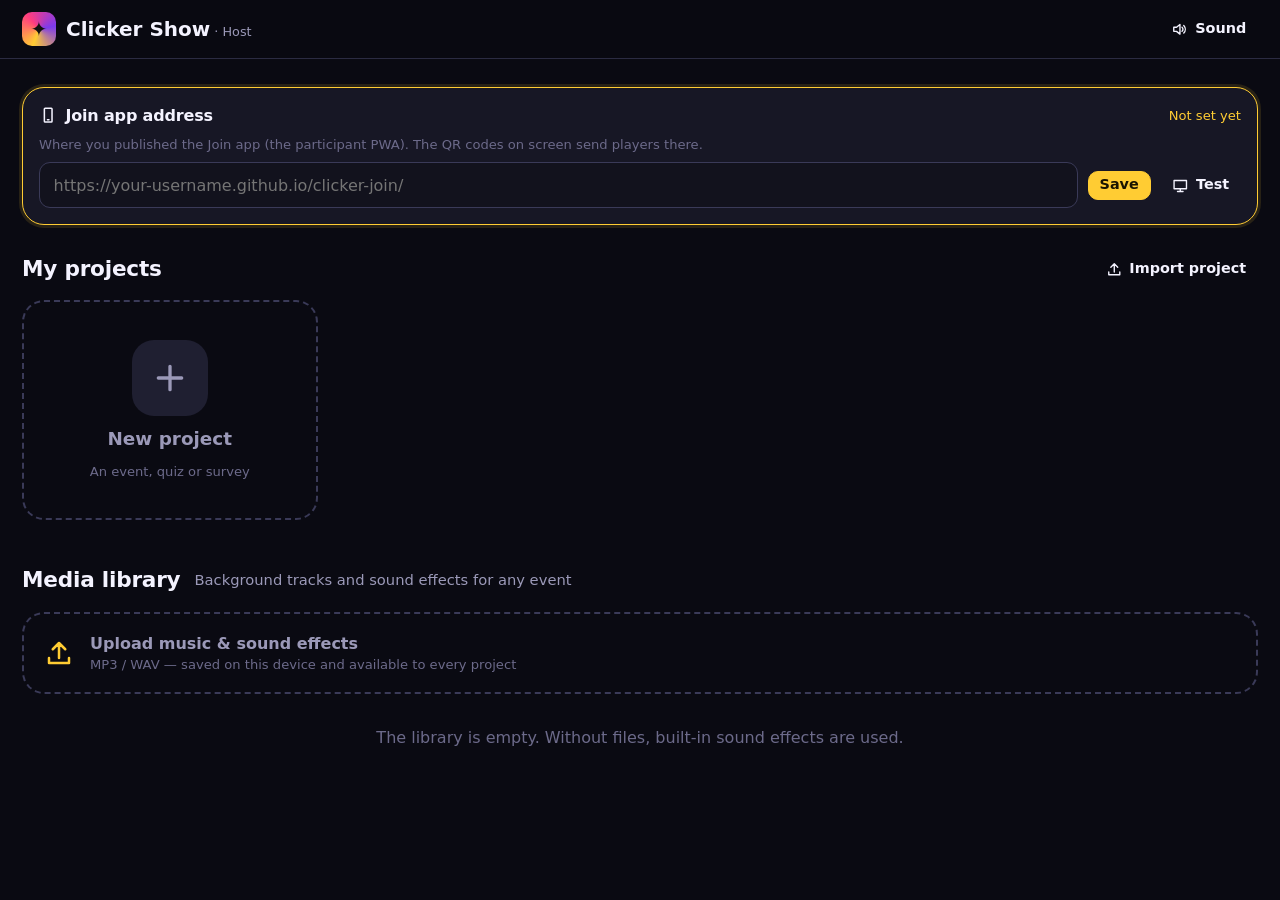
==== commit f1ba3788: "Add files via upload" ====
--- a/index.html
+++ b/index.html
@@ -7,14 +7,39 @@
   <meta name="theme-color" content="#0a0a12">
   <meta name="description" content="Host dashboard: projects, media library and a live quiz presentation">
   <link rel="manifest" href="manifest.json">
-  <link rel="icon" href="icons/icon-192.png">
-  <link rel="apple-touch-icon" href="icons/icon-192.png">
-  <link rel="stylesheet" href="shared/base.css">
-  <link rel="stylesheet" href="css/host.css">
-  <link rel="stylesheet" href="css/stage.css">
+  <link rel="icon" href="icon-192.png">
+  <link rel="apple-touch-icon" href="icon-192.png">
+  <link rel="stylesheet" href="base.css">
+  <link rel="stylesheet" href="host.css">
+  <link rel="stylesheet" href="stage.css">
 </head>
 <body>
   <div id="app"></div>
-  <script type="module" src="js/app.js"></script>
+  <script type="module" src="app.js"></script>
+
+  <!-- Safety net: if the app hasn't started after a few seconds, explain why instead of a blank page. -->
+  <script>
+    setTimeout(function () {
+      var app = document.getElementById('app');
+      if (!app || app.children.length) return;
+      var files = ["app.js", "audio.js", "base.css", "config.js", "dashboard.js", "db.js", "editor.js", "host.css", "hub.js", "icons.js", "particles.js", "protocol.js", "qr.js", "remote.css", "remote.js", "show.js", "stage.css", "stage.js", "transport.js", "typewriter.js", "ui.js"];
+      var box = document.createElement('div');
+      box.style.cssText = 'position:fixed;inset:0;background:#0a0a12;color:#f4f3ff;font:16px/1.5 system-ui,sans-serif;padding:32px;overflow:auto;z-index:99999';
+      box.innerHTML = '<h2 style="margin:0 0 12px">The app could not start</h2><p id="boot-msg">Checking files…</p>';
+      document.body.appendChild(box);
+      Promise.all(files.map(function (f) {
+        return fetch(f, { cache: 'no-store' }).then(function (r) { return r.ok ? null : f; }, function () { return f; });
+      })).then(function (res) {
+        var missing = res.filter(Boolean);
+        var msg = document.getElementById('boot-msg');
+        if (missing.length) {
+          msg.innerHTML = 'These files are missing from the website:<br><b>' + missing.join(', ') +
+            '</b><br><br>Upload <b>every file</b> from the zip to the <b>top level</b> of the GitHub repository (next to index.html), then wait a minute and reload.';
+        } else {
+          msg.innerHTML = 'All files are present, but the app did not start. Please use an up-to-date Chrome, Edge, Safari or Firefox, and reload the page. If it still fails, open the browser console (F12) and share the red error message.';
+        }
+      });
+    }, 4000);
+  </script>
 </body>
 </html>
--- a/base.css
+++ b/base.css
@@ -0,0 +1,108 @@
+/* Shared design tokens + primitives. UI chrome is English (LTR); host-written content is RTL. */
+@import url('https://fonts.googleapis.com/css2?family=Heebo:wght@300;400;500;700;800;900&family=Rubik:wght@400;500;600;700;800;900&display=swap');
+
+:root {
+  --ink: #0a0a12;
+  --ink-2: #12121d;
+  --panel: #171725;
+  --panel-2: #1f1f31;
+  --line: #2b2b42;
+  --line-2: #3a3a58;
+  --text: #f4f3ff;
+  --muted: #9b99b8;
+  --dim: #6c6a8a;
+  --accent: #ffcc33;         /* stage-light amber */
+  --accent-ink: #1a1400;
+  --hot: #ff3d7f;            /* magenta "on air" */
+  --ok: #22c55e;
+  --bad: #ef4444;
+  --info: #38bdf8;
+  --radius: 14px;
+  --radius-lg: 22px;
+  --shadow: 0 10px 30px rgba(0, 0, 0, .35);
+  --font-body: 'Heebo', system-ui, 'Segoe UI', Arial, sans-serif;
+  --font-display: 'Rubik', 'Heebo', system-ui, sans-serif;
+  color-scheme: dark;
+}
+
+*, *::before, *::after { box-sizing: border-box; }
+html, body { margin: 0; height: 100%; }
+html { direction: ltr; }
+/* Content the host types (questions, answers, names) is Yiddish/Hebrew-script: right-to-left. */
+.rtl, [dir=rtl] { direction: rtl; text-align: right; }
+body {
+  background: var(--ink);
+  color: var(--text);
+  font-family: var(--font-body);
+  font-size: 16px;
+  line-height: 1.45;
+  -webkit-font-smoothing: antialiased;
+  -webkit-tap-highlight-color: transparent;
+}
+button, input, select, textarea { font: inherit; color: inherit; }
+button { cursor: pointer; }
+:focus-visible { outline: 2px solid var(--accent); outline-offset: 2px; }
+[hidden] { display: none !important; }
+
+h1, h2, h3, .display { font-family: var(--font-display); letter-spacing: -.01em; margin: 0; }
+
+/* Option numbers: their own isolated LTR box ("1." reads correctly), placed first in DOM
+   order inside RTL content so they sit at the RIGHT edge of the line. */
+.num { unicode-bidi: isolate; direction: ltr; flex: 0 0 auto; font-variant-numeric: tabular-nums; }
+
+/* Buttons */
+.btn {
+  display: inline-flex; align-items: center; justify-content: center; gap: .5em;
+  border: 1px solid var(--line-2); background: var(--panel-2); color: var(--text);
+  padding: .62em 1.1em; border-radius: 12px; font-weight: 600; line-height: 1.1;
+  transition: background .15s, border-color .15s, transform .08s;
+  user-select: none;
+}
+.btn:hover { background: #29293f; border-color: #4a4a70; }
+.btn:active { transform: translateY(1px) scale(.99); }
+.btn:disabled { opacity: .4; cursor: not-allowed; }
+.btn.primary { background: var(--accent); border-color: var(--accent); color: var(--accent-ink); }
+.btn.primary:hover { background: #ffd95c; }
+.btn.hot { background: var(--hot); border-color: var(--hot); color: #fff; }
+.btn.ghost { background: transparent; border-color: transparent; }
+.btn.ghost:hover { background: var(--panel-2); }
+.btn.danger:hover { background: #3a1620; border-color: var(--bad); color: #ffb4b4; }
+.btn.sm { padding: .4em .75em; font-size: .9em; border-radius: 10px; }
+.btn.on { background: #2d2a12; border-color: var(--accent); color: var(--accent); }
+.icon { width: 1.15em; height: 1.15em; flex: 0 0 auto; }
+
+/* Inputs */
+.field { display: grid; gap: .35rem; }
+.field > span, .label { color: var(--muted); font-size: .86rem; font-weight: 500; }
+.input, select.input, textarea.input {
+  width: 100%; background: var(--ink-2); border: 1px solid var(--line-2); border-radius: 11px;
+  padding: .65em .85em; outline: none; transition: border-color .15s, background .15s;
+}
+.input:focus { border-color: var(--accent); background: #15151f; }
+textarea.input { resize: vertical; min-height: 4.5em; }
+
+.pill {
+  display: inline-flex; align-items: center; gap: .45em; padding: .25em .7em; border-radius: 999px;
+  background: var(--panel-2); border: 1px solid var(--line); font-size: .85rem; color: var(--muted); white-space: nowrap;
+}
+.dot { width: .55em; height: .55em; border-radius: 50%; background: var(--dim); flex: 0 0 auto; }
+.dot.online { background: var(--ok); box-shadow: 0 0 0 3px rgba(34, 197, 94, .18); }
+.dot.connecting, .dot.reconnecting { background: var(--accent); animation: blink 1s infinite; }
+.dot.offline, .dot.nohost { background: var(--bad); }
+@keyframes blink { 50% { opacity: .3; } }
+
+/* Toasts */
+.toasts { position: fixed; inset-inline: 0; bottom: 18px; display: grid; justify-items: center; gap: 8px; z-index: 9999; pointer-events: none; }
+.toast {
+  background: #232338; border: 1px solid var(--line-2); padding: .6em 1.1em; border-radius: 12px; box-shadow: var(--shadow);
+  transform: translateY(10px); opacity: 0; transition: .25s; font-weight: 500;
+}
+.toast.in { transform: none; opacity: 1; }
+.toast.ok { border-color: var(--ok); }
+.toast.error { border-color: var(--bad); }
+
+.qr { background: #fff; border-radius: 12px; padding: 6px; line-height: 0; }
+.qr svg { width: 100%; height: auto; display: block; }
+.qr-fallback { line-height: 1.3; color: #111; font-size: 12px; word-break: break-all; padding: 10px; direction: ltr; }
+
+.sr-only { position: absolute; width: 1px; height: 1px; overflow: hidden; clip: rect(0 0 0 0); }
--- a/host.css
+++ b/host.css
@@ -0,0 +1,163 @@
+/* Host PWA — dashboard, editor, show console */
+body { min-height: 100%; }
+#app { min-height: 100vh; }
+
+.topbar {
+  position: sticky; top: 0; z-index: 50; display: flex; align-items: center; gap: 14px; padding: 12px 22px;
+  background: rgba(10,10,18,.86); backdrop-filter: blur(12px); border-bottom: 1px solid var(--line);
+}
+.brand { display: flex; align-items: center; gap: 10px; font-family: var(--font-display); font-weight: 800; font-size: 1.25rem; text-decoration: none; color: var(--text); }
+.brand-mark { width: 34px; height: 34px; border-radius: 10px; background: conic-gradient(from 200deg, var(--accent), var(--hot), #7c3aed, var(--accent)); display: grid; place-items: center; color: #111; font-weight: 900; }
+.brand small { font-family: var(--font-body); font-weight: 500; color: var(--muted); font-size: .8rem; }
+.spacer { flex: 1; }
+
+.page { max-width: 1280px; margin: 0 auto; padding: 28px 22px 80px; }
+.section-head { display: flex; align-items: center; gap: 14px; margin: 8px 0 16px; }
+.section-head h2 { font-size: 1.35rem; }
+.section-head p { margin: 0; color: var(--muted); font-size: .92rem; }
+
+/* project grid */
+.grid { display: grid; grid-template-columns: repeat(auto-fill, minmax(260px, 1fr)); gap: 18px; }
+.card { background: var(--panel); border: 1px solid var(--line); border-radius: var(--radius-lg); }
+.proj-card { display: flex; flex-direction: column; overflow: hidden; transition: border-color .15s, transform .15s; min-height: 220px; }
+.proj-card:hover { border-color: var(--line-2); transform: translateY(-2px); }
+.proj-open { all: unset; cursor: pointer; display: block; padding: 18px 18px 12px; flex: 1; }
+.proj-open h3 { font-size: 1.15rem; margin-bottom: 4px; word-break: break-word; }
+.proj-meta { color: var(--muted); font-size: .85rem; }
+.timeline { display: flex; gap: 3px; align-items: end; height: 54px; margin-top: 16px; padding: 8px; border-radius: 10px; background: var(--ink-2); border: 1px solid var(--line); overflow: hidden; }
+.timeline i { flex: 1; min-width: 4px; max-width: 26px; border-radius: 3px; background: var(--c); opacity: .85; }
+.proj-actions { display: flex; gap: 6px; padding: 10px 12px; border-top: 1px solid var(--line); }
+.proj-actions .btn.primary { flex: 1; }
+.new-card {
+  all: unset; box-sizing: border-box; cursor: pointer; min-height: 220px; border-radius: var(--radius-lg); border: 2px dashed var(--line-2);
+  display: grid; place-items: center; align-content: center; gap: 10px; color: var(--muted); transition: .15s; text-align: center;
+}
+.new-card:hover { border-color: var(--accent); color: var(--accent); background: rgba(255,204,51,.04); }
+.new-card .plus { width: 76px; height: 76px; border-radius: 22px; background: var(--panel-2); display: grid; place-items: center; }
+.new-card .plus .icon { width: 40px; height: 40px; }
+.new-card b { font-family: var(--font-display); font-size: 1.15rem; }
+
+/* media library */
+.media { margin-top: 44px; }
+.drop {
+  display: flex; align-items: center; gap: 16px; padding: 18px 20px; border: 2px dashed var(--line-2); border-radius: var(--radius-lg);
+  color: var(--muted); cursor: pointer; transition: .15s;
+}
+.drop:hover, .drop.over { border-color: var(--accent); color: var(--text); background: rgba(255,204,51,.04); }
+.drop .icon { width: 30px; height: 30px; color: var(--accent); }
+.media-list { display: grid; gap: 8px; margin-top: 14px; }
+.media-row { display: flex; align-items: center; gap: 12px; padding: 10px 12px; border-radius: 14px; background: var(--panel); border: 1px solid var(--line); }
+.media-row .name { flex: 1; min-width: 0; overflow: hidden; text-overflow: ellipsis; white-space: nowrap; font-weight: 500; }
+.media-row .size { color: var(--dim); font-size: .82rem; direction: ltr; }
+.wave { width: 120px; height: 26px; display: flex; gap: 2px; align-items: center; }
+.wave i { flex: 1; background: var(--line-2); border-radius: 2px; }
+.empty { color: var(--dim); padding: 18px; text-align: center; }
+
+/* editor */
+.editor { display: grid; grid-template-columns: 340px 1fr; gap: 20px; max-width: 1500px; margin: 0 auto; padding: 20px 22px 80px; }
+.side { display: grid; gap: 16px; align-content: start; }
+.panel { background: var(--panel); border: 1px solid var(--line); border-radius: var(--radius-lg); padding: 16px; }
+.panel h3 { font-size: 1rem; margin-bottom: 12px; display: flex; align-items: center; gap: 8px; }
+.stack { display: grid; gap: 12px; }
+.row { display: flex; gap: 10px; align-items: center; flex-wrap: wrap; }
+.row > .field { flex: 1; min-width: 120px; }
+.title-input { background: transparent; border: 1px solid transparent; border-radius: 10px; padding: .3em .5em; font-family: var(--font-display); font-weight: 700; font-size: 1.2rem; min-width: 0; width: min(520px, 50vw); }
+.title-input:hover { border-color: var(--line-2); }
+.title-input:focus { border-color: var(--accent); outline: none; background: var(--ink-2); }
+.saved { font-size: .82rem; color: var(--dim); }
+
+.slide-list { display: grid; gap: 6px; }
+.slide-item {
+  display: grid; grid-template-columns: auto 1fr auto; align-items: center; gap: 10px; padding: 10px; border-radius: 12px;
+  background: var(--ink-2); border: 1px solid var(--line); cursor: pointer; text-align: start;
+}
+.slide-item:hover { border-color: var(--line-2); }
+.slide-item.active { border-color: var(--accent); background: #1d1a10; }
+.slide-item .num { width: 30px; height: 30px; border-radius: 8px; display: grid; place-items: center; background: var(--panel-2); font-weight: 800; font-family: var(--font-display); font-size: .9rem; }
+.slide-item.active .num { background: var(--accent); color: var(--accent-ink); }
+.slide-item .q { overflow: hidden; text-overflow: ellipsis; white-space: nowrap; font-size: .92rem; }
+.slide-item .q-line { display: block; overflow: hidden; text-overflow: ellipsis; white-space: nowrap; }
+.slide-item .q small { display: block; color: var(--dim); font-size: .76rem; }
+.slide-item .tools { display: flex; gap: 2px; opacity: 0; transition: opacity .15s; }
+.slide-item:hover .tools, .slide-item.active .tools { opacity: 1; }
+.slide-item.dragging { opacity: .4; }
+.slide-item.drop-before { box-shadow: 0 -3px 0 var(--accent); }
+.icon-btn { all: unset; cursor: pointer; width: 28px; height: 28px; border-radius: 8px; display: grid; place-items: center; color: var(--muted); }
+.icon-btn:hover { background: var(--panel-2); color: var(--text); }
+.icon-btn .icon { width: 16px; height: 16px; }
+
+.seg { display: inline-flex; padding: 3px; background: var(--ink-2); border: 1px solid var(--line-2); border-radius: 12px; gap: 3px; }
+.seg button { all: unset; cursor: pointer; padding: .45em 1em; border-radius: 9px; font-weight: 600; color: var(--muted); font-size: .92rem; }
+.seg button.on { background: var(--panel-2); color: var(--text); box-shadow: 0 0 0 1px var(--line-2); }
+.seg button:disabled { opacity: .35; cursor: not-allowed; }
+
+.opt-edit { display: grid; grid-template-columns: auto 1fr auto; gap: 10px; align-items: center; }
+.opt-edit .num { width: 40px; height: 40px; border-radius: 10px; display: grid; place-items: center; font-weight: 800; font-family: var(--font-display); color: #fff; background: var(--c); }
+.correct-pick { all: unset; cursor: pointer; display: inline-flex; align-items: center; gap: 6px; padding: .45em .8em; border-radius: 10px; border: 1px solid var(--line-2); color: var(--dim); font-size: .85rem; font-weight: 600; white-space: nowrap; }
+.correct-pick.on { border-color: var(--ok); color: var(--ok); background: rgba(34,197,94,.1); }
+.correct-pick .icon { width: 14px; height: 14px; }
+.toggle { display: inline-flex; align-items: center; gap: 10px; cursor: pointer; user-select: none; }
+.toggle input { appearance: none; width: 42px; height: 24px; border-radius: 99px; background: var(--line-2); position: relative; transition: .2s; margin: 0; cursor: pointer; }
+.toggle input::after { content: ''; position: absolute; top: 3px; left: 3px; width: 18px; height: 18px; border-radius: 50%; background: #fff; transition: .2s; }
+.toggle input:checked { background: var(--accent); }
+.toggle input:checked::after { left: 21px; }
+input[type=range] { accent-color: var(--accent); width: 100%; }
+.hint { color: var(--dim); font-size: .82rem; }
+.preview-box { position: relative; aspect-ratio: 16/9; border-radius: 16px; overflow: hidden; border: 1px solid var(--line); background: #000; }
+.preview-tag { position: absolute; top: 10px; right: 10px; z-index: 40; }
+
+/* show console */
+.console { display: grid; grid-template-columns: 1fr 380px; gap: 16px; padding: 16px; height: calc(100vh - 63px); min-height: 640px; }
+.console-main { display: grid; grid-template-rows: 1fr auto; gap: 12px; min-height: 0; }
+.stage-box { position: relative; border-radius: 18px; overflow: hidden; border: 1px solid var(--line); background: #000; min-height: 0; }
+.stage-box:fullscreen { border: 0; border-radius: 0; }
+.stage-box .live-tag { position: absolute; top: 12px; left: 12px; z-index: 40; background: var(--hot); color: #fff; border-color: transparent; font-weight: 700; }
+.stage-box:fullscreen .live-tag { display: none; }
+.strip { display: flex; gap: 8px; overflow-x: auto; padding-bottom: 4px; }
+.chip {
+  all: unset; cursor: pointer; flex: 0 0 auto; max-width: 210px; display: flex; align-items: center; gap: 8px; padding: 8px 12px;
+  border-radius: 12px; background: var(--panel); border: 1px solid var(--line); font-size: .85rem;
+}
+.chip span { overflow: hidden; text-overflow: ellipsis; white-space: nowrap; }
+.chip b { font-family: var(--font-display); }
+.chip.active { border-color: var(--accent); background: #1d1a10; }
+.chip.done { color: var(--muted); }
+.chip.lobby-chip { color: var(--accent); }
+
+.console-side { display: flex; flex-direction: column; gap: 12px; min-height: 0; overflow-y: auto; }
+.phase-card { padding: 14px 16px; border-radius: 18px; background: var(--panel); border: 1px solid var(--line); display: grid; gap: 6px; }
+.phase-name { font-family: var(--font-display); font-weight: 800; font-size: 1.3rem; display: flex; align-items: center; gap: 10px; }
+.phase-name .dot { width: 12px; height: 12px; }
+.phase-sub { color: var(--muted); font-size: .9rem; overflow: hidden; text-overflow: ellipsis; white-space: nowrap; }
+.big-ctrls { display: grid; grid-template-columns: 1fr 1fr; gap: 8px; }
+.big-ctrls .btn { padding: .9em; font-size: 1rem; }
+.big-ctrls .wide { grid-column: span 2; }
+.kbd { font-family: ui-monospace, monospace; font-size: .7rem; color: var(--dim); border: 1px solid var(--line-2); border-radius: 5px; padding: 0 .35em; margin-inline-start: auto; direction: ltr; }
+.btn.primary .kbd, .btn.hot .kbd { color: inherit; border-color: currentColor; opacity: .55; }
+.ov-grid { display: grid; grid-template-columns: 1fr 1fr; gap: 8px; }
+.ov-grid .btn { justify-content: flex-start; }
+.people { display: grid; gap: 4px; max-height: 320px; overflow-y: auto; }
+.person { display: flex; align-items: center; gap: 8px; padding: 6px 8px; border-radius: 10px; background: var(--ink-2); font-size: .9rem; }
+.person .team { width: 8px; height: 22px; border-radius: 4px; background: var(--c); }
+.person .nm { flex: 1; overflow: hidden; text-overflow: ellipsis; white-space: nowrap; }
+.person .ans { color: var(--ok); }
+.person.off { opacity: .45; }
+.pin-pill { font-family: var(--font-display); font-weight: 800; font-size: 1.15rem; letter-spacing: .1em; color: var(--accent); direction: ltr; }
+
+.modal-back { position: fixed; inset: 0; z-index: 200; background: rgba(0,0,0,.7); display: grid; place-items: center; padding: 20px; backdrop-filter: blur(4px); }
+.modal { background: var(--panel); border: 1px solid var(--line-2); border-radius: 24px; padding: 24px; width: min(440px, 100%); display: grid; gap: 14px; text-align: center; box-shadow: var(--shadow); }
+.modal .qr { width: 260px; margin: 0 auto; }
+.modal .link { direction: ltr; font-size: .78rem; color: var(--muted); word-break: break-all; background: var(--ink-2); padding: 8px 10px; border-radius: 10px; }
+
+@media (max-width: 1000px) {
+  .editor { grid-template-columns: 1fr; }
+  .console { grid-template-columns: 1fr; height: auto; }
+  .stage-box { aspect-ratio: 16/9; }
+}
+
+/* Join app address panel (dashboard) */
+.join-panel { margin-bottom: 28px; display: grid; gap: 8px; }
+.join-panel h3 { margin: 0; }
+.join-panel p { margin: 0; }
+.join-panel form .input { flex: 1; min-width: 220px; direction: ltr; }
+.join-panel.warn { border-color: var(--accent); box-shadow: 0 0 0 3px rgba(255,204,51,.12); }
--- a/stage.css
+++ b/stage.css
@@ -0,0 +1,176 @@
+/* HDMI stage — designed at 1920x1080 and scaled as one unit.
+   Chrome (labels, header) is English/LTR; the question block (.q-wrap) is RTL. */
+.stage-fit { position: relative; width: 100%; height: 100%; overflow: hidden; background: #05050b; }
+.stage {
+  position: absolute; top: 50%; left: 50%; width: 1920px; height: 1080px; transform-origin: 50% 50%;
+  overflow: hidden; color: #fff; background: #07070f; font-family: var(--font-body); direction: ltr;
+}
+
+/* ambient stage lights */
+.st-bg { position: absolute; inset: 0; overflow: hidden; }
+.st-bg i { position: absolute; width: 1100px; height: 1100px; border-radius: 50%; filter: blur(140px); opacity: .32; animation: drift 22s ease-in-out infinite alternate; }
+.st-bg i:nth-child(1) { background: #5b21b6; top: -520px; right: -260px; }
+.st-bg i:nth-child(2) { background: #be185d; bottom: -640px; left: -300px; animation-delay: -7s; opacity: .26; }
+.st-bg i:nth-child(3) { background: #b45309; top: 260px; left: 520px; width: 700px; height: 700px; opacity: .14; animation-delay: -13s; }
+@keyframes drift { to { transform: translate(120px, 80px) scale(1.12); } }
+.stage::after { /* subtle film grain/vignette */
+  content: ''; position: absolute; inset: 0; pointer-events: none;
+  background: radial-gradient(ellipse at center, transparent 55%, rgba(0,0,0,.55) 100%);
+}
+
+.st-fx { position: absolute; inset: 0; width: 100%; height: 100%; pointer-events: none; z-index: 30; }
+
+/* header */
+.st-top { position: absolute; top: 0; inset-inline: 0; height: 150px; display: flex; align-items: center; gap: 28px; padding: 0 72px; z-index: 10; }
+.st-title { display: flex; align-items: center; gap: 18px; font-family: var(--font-display); font-size: 30px; color: #c9c6ea; flex: 1; min-width: 0; }
+.st-proj { font-weight: 700; color: #fff; white-space: nowrap; overflow: hidden; text-overflow: ellipsis; max-width: 640px; }
+.st-qn { padding: 6px 18px; border-radius: 999px; background: rgba(255,255,255,.08); font-size: 26px; font-weight: 600; }
+.st-kind { padding: 6px 16px; border-radius: 999px; border: 2px solid var(--accent); color: var(--accent); font-size: 22px; font-weight: 700; }
+.st-count {
+  display: flex; align-items: center; gap: 12px; font-size: 30px; padding: 14px 28px; border-radius: 999px;
+  background: rgba(10,10,20,.75); border: 2px solid rgba(255,255,255,.12); backdrop-filter: blur(8px);
+}
+.st-count .icon { width: 34px; height: 34px; color: var(--accent); }
+.st-count b { font-family: var(--font-display); font-size: 44px; font-variant-numeric: tabular-nums; }
+.st-count span { color: #b9b6dc; font-size: 24px; }
+.st-count i { width: 2px; height: 36px; background: rgba(255,255,255,.2); margin: 0 10px; }
+.st-join { display: flex; align-items: center; gap: 16px; padding: 10px 12px 10px 22px; border-radius: 20px; background: rgba(10,10,20,.75); border: 2px solid rgba(255,255,255,.12); }
+.st-join .qr { width: 108px; height: 108px; padding: 5px; border-radius: 10px; }
+.st-join small { display: block; font-size: 18px; color: #aaa7cc; }
+.st-join b { font-family: var(--font-display); font-size: 46px; letter-spacing: .12em; direction: ltr; display: block; }
+
+/* main area */
+.st-main { position: absolute; top: 150px; bottom: 120px; left: 72px; right: 72px; z-index: 5; transition: left .5s cubic-bezier(.2,.8,.2,1); }
+/* side panels (timer, leaderboard) sit on the LEFT, where right-to-left lines end */
+.stage.with-lb .st-main { left: 660px; }
+
+/* question */
+.q-wrap { height: 100%; display: flex; flex-direction: column; justify-content: safe center; gap: 30px; }
+.stage.has-timer .opts { margin-inline-end: 240px; }
+.stage.has-timer .team-legend { margin-inline-end: 240px; }
+.q-text { font-family: var(--font-display); font-weight: 800; font-size: var(--qsize, 78px); line-height: 1.18; min-height: 1.2em; text-wrap: balance; max-width: 1640px; }
+.caret { display: inline-block; width: .08em; height: .95em; background: var(--accent); vertical-align: -.1em; margin-inline-start: .06em; animation: caret .8s steps(1) infinite; border-radius: 2px; }
+.opt .caret { height: .9em; }
+@keyframes caret { 50% { opacity: 0; } }
+
+.opts { list-style: none; margin: 0; padding: 0; display: grid; gap: 20px; }
+.opt {
+  position: relative; display: flex; align-items: center; gap: 30px; padding: 18px 30px; min-height: 108px;
+  border-radius: 26px; background: rgba(255,255,255,.055); border: 2px solid rgba(255,255,255,.08);
+  font-size: var(--osize, 54px); font-weight: 600; opacity: 0; transform: translateX(-30px);
+  transition: opacity .35s, transform .45s cubic-bezier(.2,.8,.2,1), background .4s, border-color .4s, filter .4s;
+  overflow: hidden;
+}
+.opt.shown { opacity: 1; transform: none; }
+.opt .num {
+  display: grid; place-items: center; min-width: 1.6em; height: 1.6em; border-radius: .38em; padding: 0 .2em;
+  background: var(--c); color: #fff; font-family: var(--font-display); font-weight: 800; font-size: .92em;
+  box-shadow: 0 8px 26px color-mix(in srgb, var(--c) 45%, transparent);
+}
+.opt-body { flex: 1; min-width: 0; display: grid; gap: 10px; }
+.opt-text { line-height: 1.15; }
+.opt-bar { height: 0; border-radius: 99px; background: rgba(255,255,255,.08); overflow: hidden; transition: height .4s; }
+.opt-bar i { display: block; height: 100%; width: var(--p, 0%); background: linear-gradient(270deg, var(--c), color-mix(in srgb, var(--c) 55%, #fff)); border-radius: inherit; transition: width .7s cubic-bezier(.2,.8,.2,1); margin-inline-start: 0; }
+.opt-pct { font-family: var(--font-display); font-weight: 800; font-size: 1.05em; min-width: 3.4em; text-align: end; opacity: 0; transition: opacity .4s; font-variant-numeric: tabular-nums; direction: ltr; }
+.opt-count { position: absolute; bottom: 8px; left: 34px; font-size: 20px; color: #aaa7cc; opacity: 0; transition: opacity .4s; }
+.stage.with-pct .opt-bar { height: 18px; }
+.stage.with-pct .opt-pct, .stage.with-pct .opt-count { opacity: 1; }
+
+/* team split */
+.team-legend { display: none; gap: 18px; flex-wrap: wrap; }
+.stage.with-teams .team-legend { display: flex; }
+.tl { display: inline-flex; align-items: center; gap: 12px; font-size: 28px; font-weight: 700; padding: 8px 20px; border-radius: 99px; background: rgba(255,255,255,.06); }
+.tl i { width: 18px; height: 18px; border-radius: 50%; background: var(--c); box-shadow: 0 0 14px var(--c); }
+.tl small { color: #aaa7cc; font-weight: 500; font-size: 22px; }
+.team-bars { display: none; gap: 5px; align-content: center; }
+.stage.with-teams .team-bars { display: grid; }
+.stage.with-teams .opt-body { grid-template-columns: 1fr 48%; align-items: center; column-gap: 28px; }
+.stage.with-teams .opt { min-height: 96px; padding-block: 12px; }
+.stage.with-teams .q-wrap { gap: 22px; }
+.stage.with-teams .opts { gap: 14px; }
+.stage.with-teams .opt-bar { display: none; }
+.stage.with-teams .opt-pct, .stage.with-teams .opt-count { display: none; }
+.tb { display: grid; grid-template-columns: 130px 1fr 84px; align-items: center; gap: 12px; font-size: 21px; line-height: 1.1; }
+.tb-name { color: var(--c); font-weight: 700; white-space: nowrap; overflow: hidden; text-overflow: ellipsis; }
+.tb-bar { height: 14px; border-radius: 99px; background: rgba(255,255,255,.08); overflow: hidden; }
+.tb-bar i { display: block; height: 100%; width: var(--p, 0%); background: var(--c); border-radius: inherit; transition: width .7s cubic-bezier(.2,.8,.2,1); }
+.tb-pct { font-family: var(--font-display); font-weight: 800; text-align: end; direction: ltr; font-variant-numeric: tabular-nums; }
+
+/* reveal */
+.opt.correct { background: rgba(34,197,94,.16); border-color: #22c55e; box-shadow: 0 0 0 4px rgba(34,197,94,.25), 0 0 60px rgba(34,197,94,.35); animation: pop .6s cubic-bezier(.2,1.4,.4,1); }
+.opt.correct .num { background: #22c55e; }
+.opt.dim { filter: saturate(.3) brightness(.6); }
+@keyframes pop { 40% { transform: scale(1.025); } }
+
+/* timer ring — bottom left */
+.st-timer { position: absolute; bottom: 140px; left: 72px; width: 190px; height: 190px; z-index: 12; display: grid; place-items: center; transition: left .5s; }
+.stage.with-lb .st-timer { left: 700px; }
+.st-timer svg { position: absolute; inset: 0; transform: rotate(-90deg); }
+.st-timer circle { fill: rgba(8,8,16,.8); stroke-width: 10; }
+.st-timer .trk { stroke: rgba(255,255,255,.1); }
+.st-timer .arc { fill: none; stroke: var(--accent); stroke-linecap: round; stroke-dasharray: 326.7; transition: stroke-dashoffset .12s linear, stroke .3s; }
+.st-timer b { position: relative; font-family: var(--font-display); font-size: 70px; font-weight: 800; font-variant-numeric: tabular-nums; }
+.st-timer.urgent .arc { stroke: var(--hot); }
+.st-timer.urgent b { color: var(--hot); animation: beat 1s infinite; }
+.st-timer.paused { opacity: .6; }
+@keyframes beat { 50% { transform: scale(1.12); } }
+
+/* phase banner */
+.st-banner {
+  position: absolute; bottom: 36px; left: 50%; transform: translateX(-50%); z-index: 12;
+  font-family: var(--font-display); font-size: 40px; font-weight: 800; padding: 14px 40px; border-radius: 99px;
+  background: rgba(10,10,20,.8); border: 2px solid rgba(255,255,255,.14); white-space: nowrap;
+}
+.st-banner[data-phase="open"] { background: var(--accent); color: var(--accent-ink); border-color: var(--accent); animation: glow 1.6s ease-in-out infinite; }
+.st-banner[data-phase="reveal"] { background: #22c55e; border-color: #22c55e; }
+@keyframes glow { 50% { box-shadow: 0 0 50px rgba(255,204,51,.55); } }
+
+/* leaderboard */
+.st-lb {
+  position: absolute; top: 160px; bottom: 120px; left: 60px; width: 560px; z-index: 11;
+  background: rgba(12,12,24,.86); border: 2px solid rgba(255,255,255,.1); border-radius: 30px; padding: 30px 32px;
+  backdrop-filter: blur(10px); animation: slidein .5s cubic-bezier(.2,.8,.2,1);
+}
+@keyframes slidein { from { transform: translateX(-80px); opacity: 0; } }
+.st-lb h2 { display: flex; align-items: center; gap: 12px; font-size: 34px; color: var(--accent); margin-bottom: 18px; }
+.st-lb h2 .icon { width: 38px; height: 38px; }
+.st-lb ol, .end-board { list-style: none; margin: 0; padding: 0; display: grid; gap: 10px; }
+.st-lb li, .end-board li { display: flex; align-items: center; gap: 16px; font-size: 30px; padding: 10px 16px; border-radius: 16px; background: rgba(255,255,255,.05); border-inline-start: 6px solid var(--c); animation: slidein .4s both; }
+.st-lb li:nth-child(1) { background: rgba(255,204,51,.16); }
+.st-lb .num, .end-board .num { font-family: var(--font-display); font-weight: 800; color: #aaa7cc; min-width: 1.6em; }
+.lb-name { flex: 1; font-weight: 700; white-space: nowrap; overflow: hidden; text-overflow: ellipsis; }
+.lb-ms { font-family: var(--font-display); color: #c9c6ea; font-variant-numeric: tabular-nums; }
+.lb-empty { font-size: 28px; color: #8f8cb3; }
+
+/* lobby */
+.lobby { height: 100%; display: grid; grid-template-columns: 1fr 560px; align-items: center; gap: 80px; }
+.lobby-kicker { font-size: 34px; color: var(--accent); font-weight: 700; margin-bottom: 10px; }
+.lobby-title { font-size: 104px; font-weight: 900; line-height: 1.02; margin-bottom: 40px; text-wrap: balance; }
+.lobby-steps { list-style: none; padding: 0; margin: 0 0 40px; display: grid; gap: 16px; font-size: 38px; color: #dcd9f7; }
+.lobby-steps li { display: flex; gap: 20px; align-items: baseline; }
+.lobby-steps .num { color: var(--accent); font-family: var(--font-display); font-weight: 800; }
+.lobby-pin { display: inline-flex; align-items: center; gap: 24px; padding: 14px 32px; border-radius: 22px; background: rgba(255,255,255,.07); border: 2px solid rgba(255,255,255,.12); }
+.lobby-pin span { font-size: 30px; color: #b9b6dc; }
+.lobby-pin b { font-family: var(--font-display); font-size: 92px; letter-spacing: .14em; direction: ltr; line-height: 1; color: var(--accent); }
+.lobby-url { margin-top: 18px; font-size: 26px; color: #8f8cb3; }
+.lobby-qr-wrap { display: grid; gap: 22px; justify-items: center; }
+.lobby-qr { width: 520px; height: 520px; padding: 18px; border-radius: 30px; box-shadow: 0 30px 80px rgba(0,0,0,.6), 0 0 0 10px rgba(255,204,51,.25); }
+.lobby-counter { display: flex; align-items: baseline; gap: 16px; font-size: 32px; color: #c9c6ea; }
+.lobby-counter b { font-family: var(--font-display); font-size: 80px; color: #fff; }
+.lobby-names { position: absolute; bottom: -100px; inset-inline: 0; display: flex; flex-wrap: wrap-reverse; gap: 12px; height: 70px; overflow: hidden; justify-content: center; }
+.lobby-name { font-size: 26px; font-weight: 700; padding: 8px 20px; border-radius: 99px; border: 2px solid var(--c); background: rgba(10,10,20,.7); animation: slidein .5s both; }
+
+/* end */
+.end { height: 100%; display: flex; flex-direction: column; align-items: center; justify-content: center; gap: 30px; text-align: center; }
+.end-kicker { font-size: 34px; color: var(--accent); font-weight: 700; }
+.end-title { font-size: 120px; font-weight: 900; }
+.end-teams { display: flex; gap: 30px; }
+.end-team { display: grid; justify-items: center; padding: 20px 50px; border-radius: 26px; background: rgba(255,255,255,.06); border: 3px solid var(--c); position: relative; }
+.end-team b { font-family: var(--font-display); font-size: 80px; color: var(--c); line-height: 1.05; }
+.end-team span { font-size: 30px; font-weight: 700; }
+.end-team .crown { position: absolute; top: -34px; color: var(--accent); }
+.end-team .crown .icon { width: 56px; height: 56px; }
+.end-board { width: 900px; grid-template-columns: 1fr 1fr; text-align: start; }
+.end-board li { font-size: 28px; }
+.st-empty { height: 100%; display: grid; place-items: center; font-size: 50px; color: #8f8cb3; }
+.lobby-qr.qr-fallback { font-size: 26px; display: grid; place-items: center; text-align: center; }
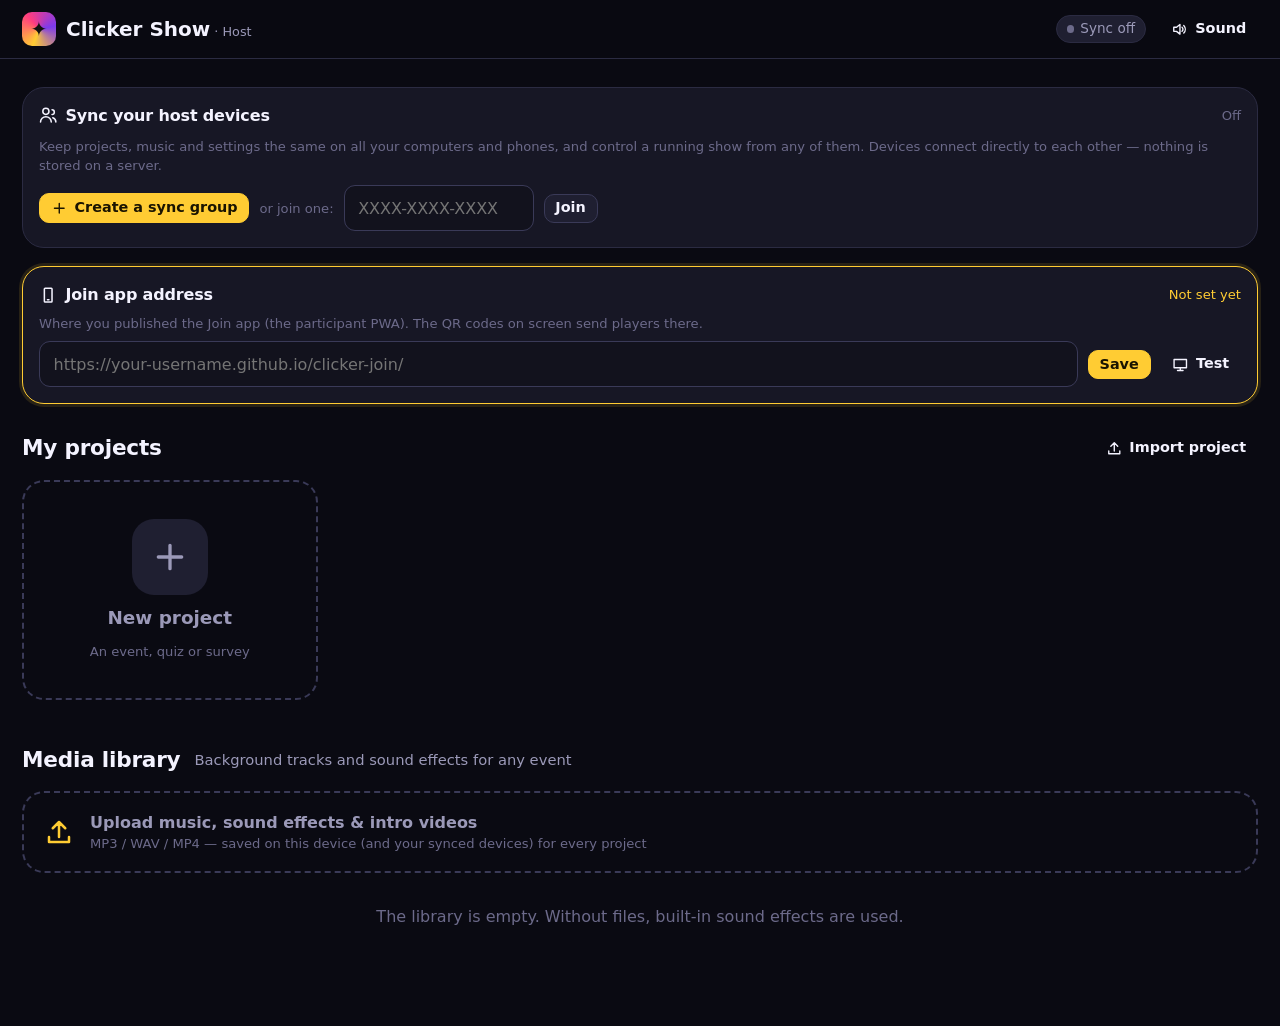
==== commit 5fec52fb: "Add files via upload" ====
--- a/index.html
+++ b/index.html
@@ -22,7 +22,7 @@
     setTimeout(function () {
       var app = document.getElementById('app');
       if (!app || app.children.length) return;
-      var files = ["app.js", "audio.js", "base.css", "config.js", "dashboard.js", "db.js", "editor.js", "host.css", "hub.js", "icons.js", "particles.js", "protocol.js", "qr.js", "remote.css", "remote.js", "show.js", "stage.css", "stage.js", "transport.js", "typewriter.js", "ui.js"];
+      var files = ["app.js", "audio.js", "base.css", "config.js", "dashboard.js", "db.js", "editor.js", "host.css", "hub.js", "icons.js", "particles.js", "protocol.js", "qr.js", "remote.css", "remote.js", "show.js", "stage.css", "stage.js", "sync.js", "transport.js", "typewriter.js", "ui.js"];
       var box = document.createElement('div');
       box.style.cssText = 'position:fixed;inset:0;background:#0a0a12;color:#f4f3ff;font:16px/1.5 system-ui,sans-serif;padding:32px;overflow:auto;z-index:99999';
       box.innerHTML = '<h2 style="margin:0 0 12px">The app could not start</h2><p id="boot-msg">Checking files…</p>';
--- a/base.css
+++ b/base.css
@@ -58,6 +58,7 @@
   transition: background .15s, border-color .15s, transform .08s;
   user-select: none;
 }
+a.btn { text-decoration: none; }
 .btn:hover { background: #29293f; border-color: #4a4a70; }
 .btn:active { transform: translateY(1px) scale(.99); }
 .btn:disabled { opacity: .4; cursor: not-allowed; }
--- a/host.css
+++ b/host.css
@@ -97,7 +97,7 @@
 .correct-pick.on { border-color: var(--ok); color: var(--ok); background: rgba(34,197,94,.1); }
 .correct-pick .icon { width: 14px; height: 14px; }
 .toggle { display: inline-flex; align-items: center; gap: 10px; cursor: pointer; user-select: none; }
-.toggle input { appearance: none; width: 42px; height: 24px; border-radius: 99px; background: var(--line-2); position: relative; transition: .2s; margin: 0; cursor: pointer; }
+.toggle input { flex: 0 0 auto; appearance: none; width: 42px; height: 24px; border-radius: 99px; background: var(--line-2); position: relative; transition: .2s; margin: 0; cursor: pointer; }
 .toggle input::after { content: ''; position: absolute; top: 3px; left: 3px; width: 18px; height: 18px; border-radius: 50%; background: #fff; transition: .2s; }
 .toggle input:checked { background: var(--accent); }
 .toggle input:checked::after { left: 21px; }
@@ -161,3 +161,53 @@
 .join-panel p { margin: 0; }
 .join-panel form .input { flex: 1; min-width: 220px; direction: ltr; }
 .join-panel.warn { border-color: var(--accent); box-shadow: 0 0 0 3px rgba(255,204,51,.12); }
+
+/* ---------- device sync + live shows ---------- */
+.sync-pill { text-decoration: none; color: var(--muted); }
+.sync-pill:hover { color: var(--text); border-color: var(--line-2); }
+.sync-panel { margin-bottom: 18px; display: grid; gap: 10px; }
+.sync-panel h3, .sync-panel p { margin: 0; }
+.sync-panel form .input { width: 190px; }
+.sync-code { font-family: ui-monospace, 'SF Mono', Menlo, monospace; font-weight: 700; letter-spacing: .08em; color: var(--accent); background: var(--ink-2); border: 1px solid var(--line-2); padding: .25em .6em; border-radius: 8px; direction: ltr; }
+.sync-code.big { font-size: 1.4rem; display: block; text-align: center; }
+.device-list { display: flex; flex-wrap: wrap; gap: 8px; }
+.device { display: inline-flex; align-items: center; gap: 6px; padding: .3em .75em; border-radius: 999px; background: rgba(34,197,94,.1); border: 1px solid rgba(34,197,94,.35); font-size: .9rem; }
+.device .icon { width: 15px; height: 15px; color: var(--ok); }
+.live { margin-bottom: 18px; }
+.live h2 { display: flex; align-items: center; gap: 10px; }
+.live-dot { width: 12px; height: 12px; border-radius: 50%; background: var(--hot); box-shadow: 0 0 0 4px rgba(255,61,127,.2); animation: blink 1.2s infinite; }
+.live-list { display: grid; gap: 10px; }
+.live-card { display: flex; align-items: center; gap: 14px; flex-wrap: wrap; padding: 14px 16px; border-radius: 18px; background: linear-gradient(90deg, rgba(255,61,127,.12), var(--panel) 60%); border: 1px solid rgba(255,61,127,.4); }
+.live-info { flex: 1; min-width: 200px; display: grid; gap: 2px; }
+.live-info b { font-family: var(--font-display); font-size: 1.15rem; }
+@media (max-width: 640px) {
+  .topbar { flex-wrap: wrap; }
+  .live-card .btn { width: 100%; }
+}
+
+/* ---------- console: next hint, manual controls, sound gate ---------- */
+.next-hint { margin-top: 6px; padding: 10px 12px; border-radius: 12px; background: rgba(255,204,51,.1); border: 1px solid rgba(255,204,51,.35); color: var(--text); font-size: .95rem; display: flex; align-items: center; gap: 6px; flex-wrap: wrap; }
+.next-hint b { color: var(--accent); }
+.next-hint .kbd { margin: 0; color: var(--accent); border-color: rgba(255,204,51,.5); }
+.big-ctrls .btn[data-cmd="next"], .big-ctrls .btn[data-cmd="prev"] { min-height: 64px; font-size: 1.1rem; }
+.manual-panel summary { cursor: pointer; color: var(--muted); font-weight: 600; display: flex; align-items: center; gap: 6px; list-style: none; }
+.manual-panel summary::-webkit-details-marker { display: none; }
+.manual-panel[open] summary { margin-bottom: 12px; }
+.big-ctrls.manual .btn { padding: .7em; font-size: .92rem; }
+.ov-hint { margin: 10px 0 0; }
+.sound-gate {
+  position: absolute; z-index: 45; top: 50%; left: 50%; transform: translate(-50%, -50%);
+  display: inline-flex; align-items: center; gap: 10px; padding: 14px 22px; border-radius: 999px;
+  background: var(--accent); color: var(--accent-ink); border: 0; font-weight: 800; font-size: 1.05rem; box-shadow: 0 10px 40px rgba(0,0,0,.5);
+}
+.sound-gate .icon { width: 22px; height: 22px; }
+.stage-box:fullscreen .sound-gate { display: none; }
+
+/* ---------- editor: intro item, music, steps ---------- */
+.slide-item.intro-item { border-style: dashed; }
+.slide-item.intro-item .num { background: rgba(255,204,51,.15); color: var(--accent); }
+.slide-item.intro-item .num .icon { width: 16px; height: 16px; }
+.slide-item.intro-item.active .num { background: var(--accent); color: var(--accent-ink); }
+.music-box, .steps-box { display: grid; gap: 10px; padding: 12px 14px; border-radius: 14px; background: var(--ink-2); border: 1px solid var(--line); }
+.steps-box { margin-top: 6px; }
+.step-chip.fixed { color: var(--muted); font-size: .92rem; padding-inline-start: 52px; }
--- a/stage.css
+++ b/stage.css
@@ -174,3 +174,23 @@
 .end-board li { font-size: 28px; }
 .st-empty { height: 100%; display: grid; place-items: center; font-size: 50px; color: #8f8cb3; }
 .lobby-qr.qr-fallback { font-size: 26px; display: grid; place-items: center; text-align: center; }
+
+/* ---------- intro ---------- */
+.intro { height: 100%; display: flex; flex-direction: column; justify-content: center; align-items: center; text-align: center; gap: 34px; animation: introIn .9s cubic-bezier(.2,.8,.2,1) both; }
+@keyframes introIn { from { opacity: 0; transform: translateY(30px) scale(.98); } }
+.intro-kicker { font-size: 36px; font-weight: 700; color: var(--accent); letter-spacing: .08em; text-transform: uppercase; }
+.intro-title { font-size: 124px; font-weight: 900; line-height: 1.05; text-wrap: balance; max-width: 1700px; }
+.intro-text { font-size: 48px; line-height: 1.35; white-space: pre-line; max-width: 1500px; color: #e6e3ff; }
+.intro-steps { list-style: none; margin: 10px 0 0; padding: 26px 40px; display: grid; gap: 14px; font-size: 36px; text-align: left; background: rgba(255,255,255,.05); border: 2px solid rgba(255,255,255,.1); border-radius: 26px; }
+.intro-steps li { display: flex; gap: 18px; align-items: baseline; }
+.intro-steps .num { color: var(--accent); font-family: var(--font-display); font-weight: 800; }
+.stage.video-mode .st-top, .stage.video-mode .st-banner, .stage.video-mode .st-timer { display: none; }
+.stage.video-mode .st-main { inset: 0; }
+.intro-video { position: absolute; inset: 0; background: #000; }
+.intro-video video { width: 100%; height: 100%; object-fit: contain; display: block; }
+
+/* ---------- step banners ---------- */
+.st-banner[data-phase="teams"] { background: var(--accent); color: var(--accent-ink); border-color: var(--accent); animation: pop .6s cubic-bezier(.2,1.4,.4,1); }
+.st-banner[data-phase="board"] { background: #7c3aed; border-color: #7c3aed; }
+.st-banner[data-phase="closed"] { background: var(--hot); border-color: var(--hot); }
+.stage[data-phase="board"] .st-lb { border-color: rgba(255,204,51,.6); box-shadow: 0 0 60px rgba(255,204,51,.18); }
